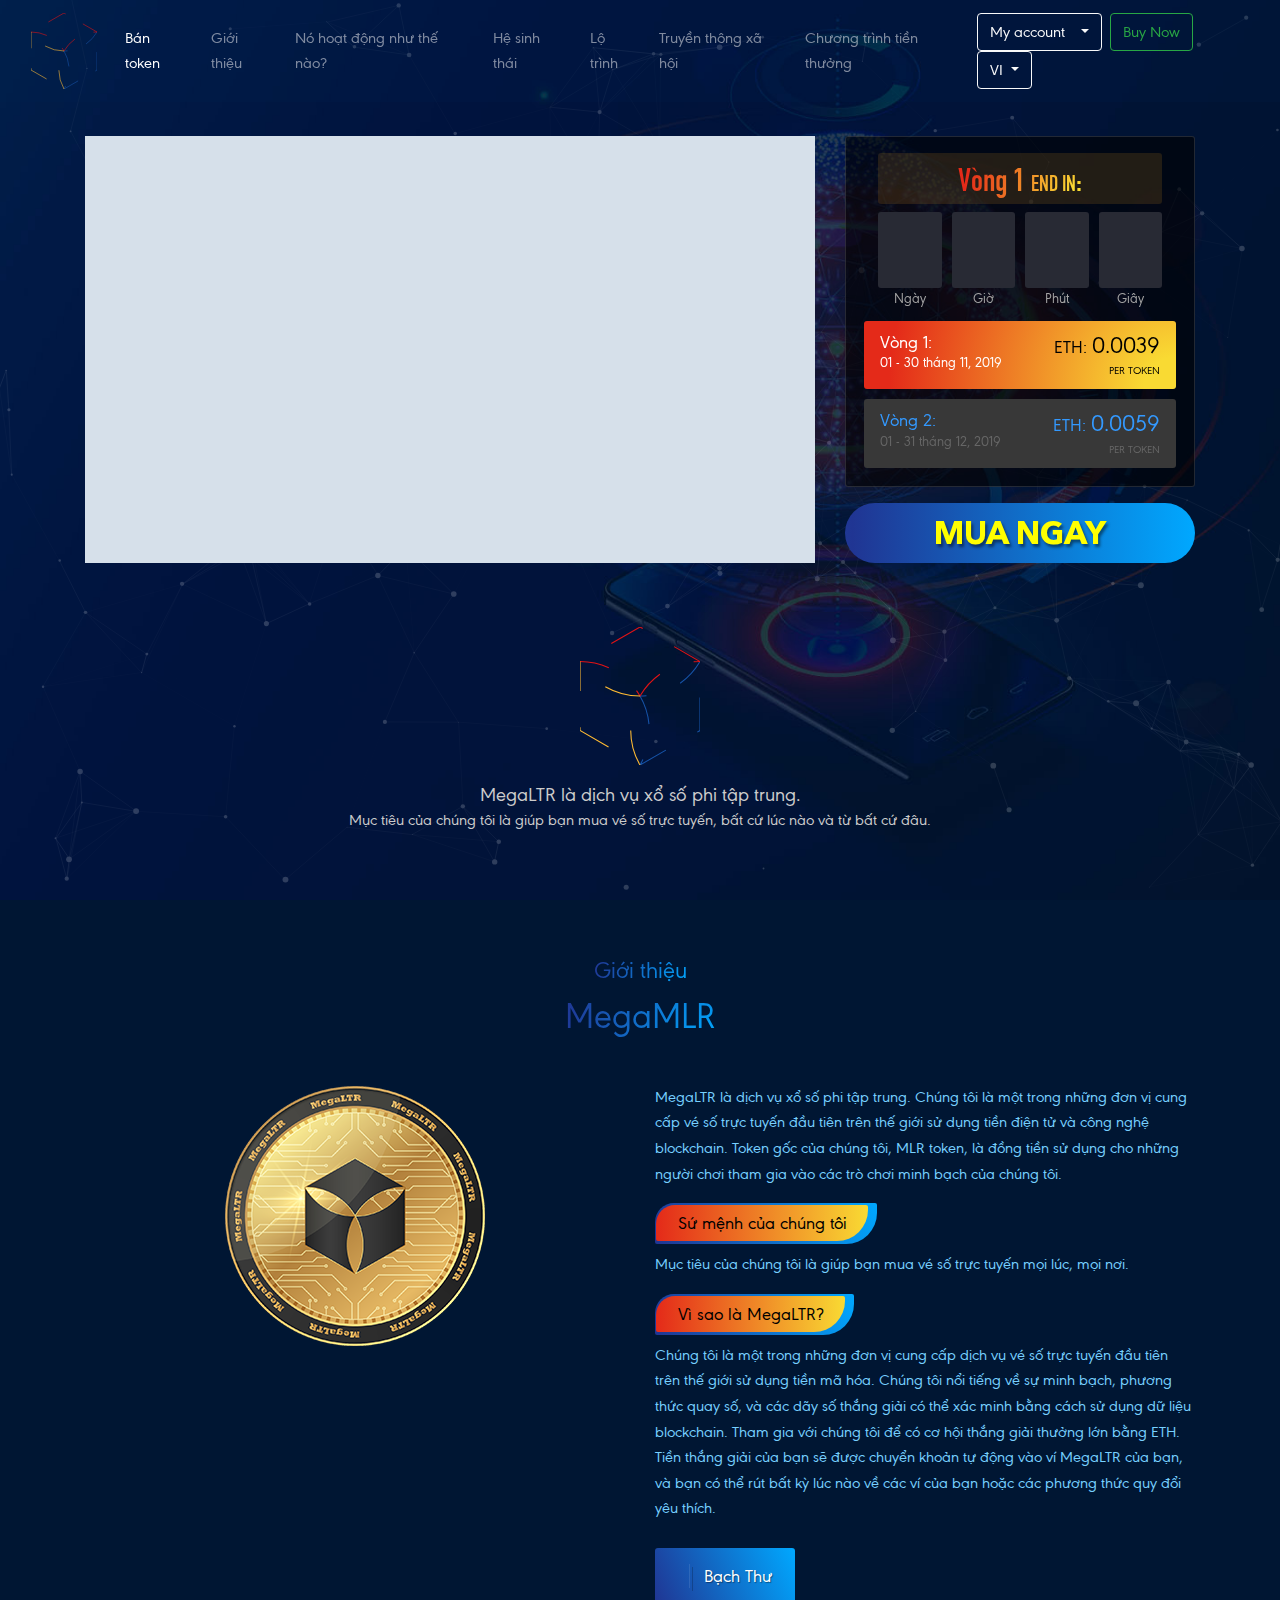
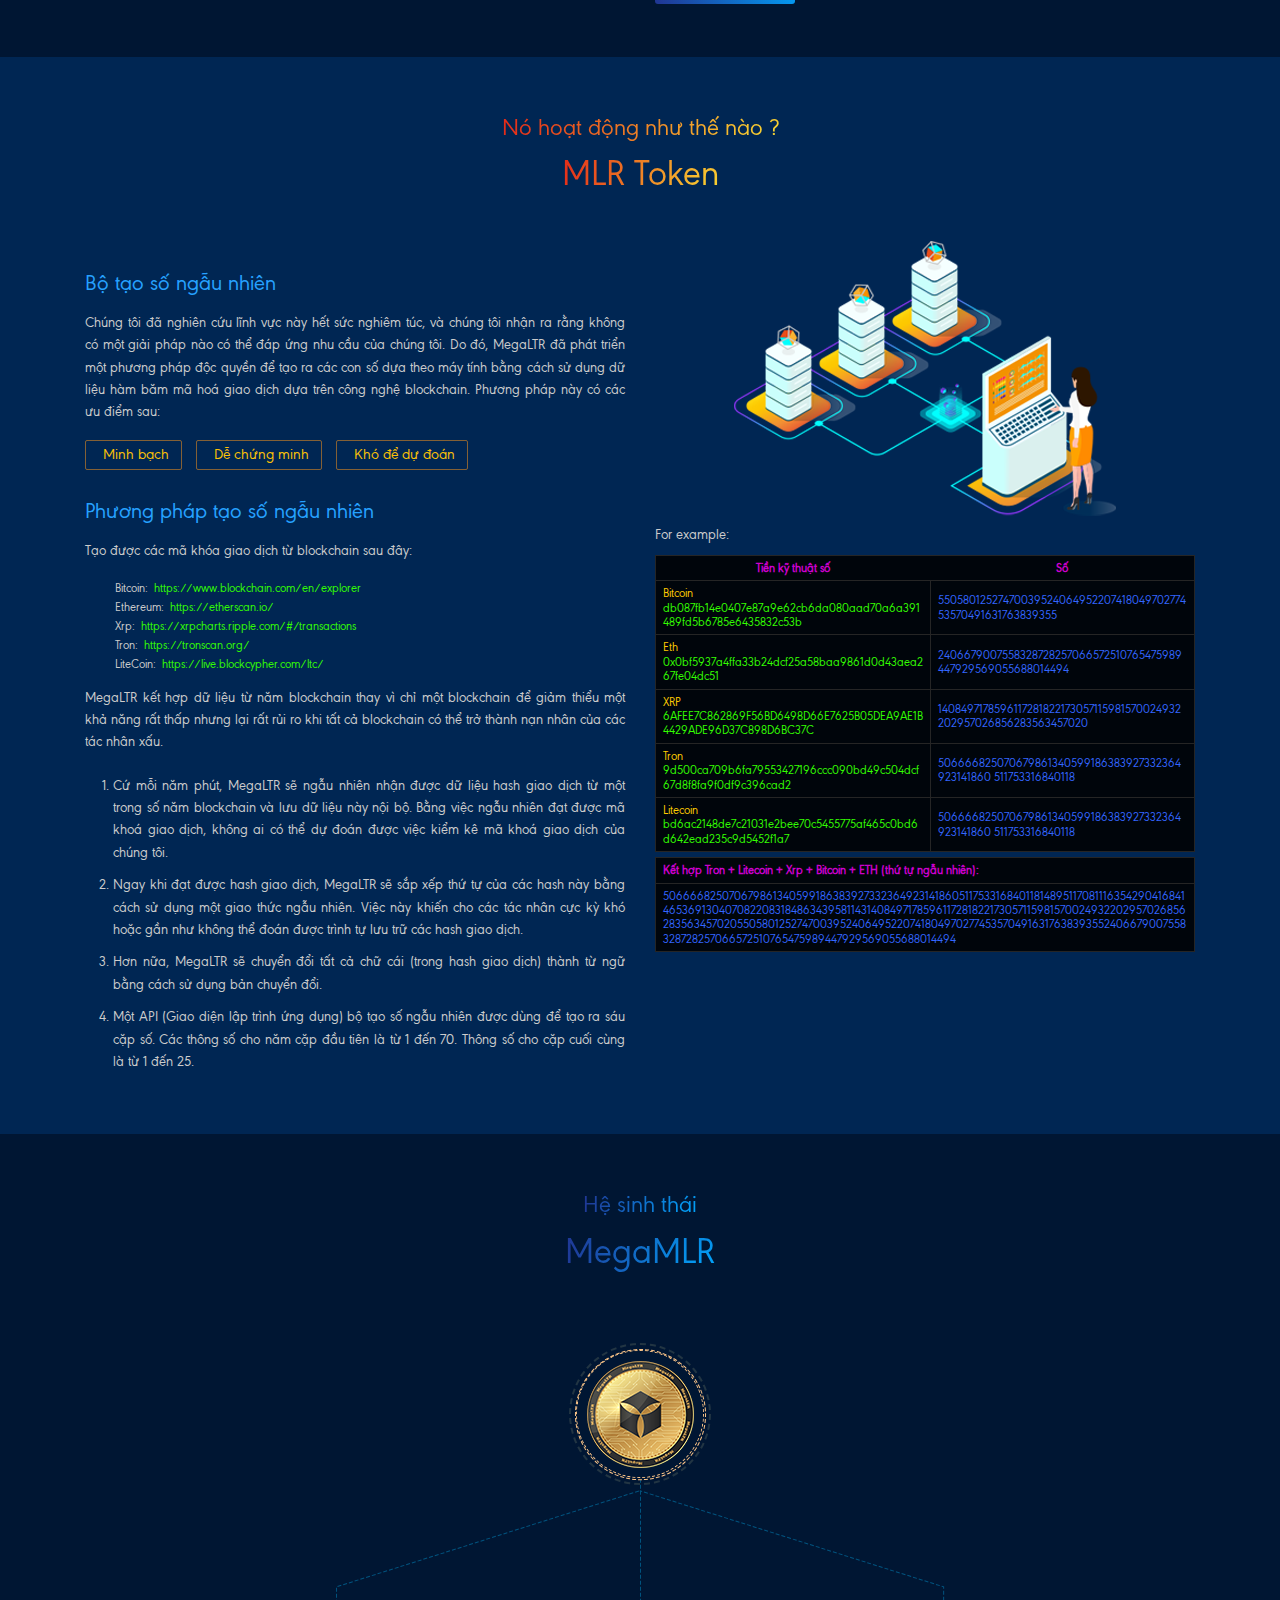
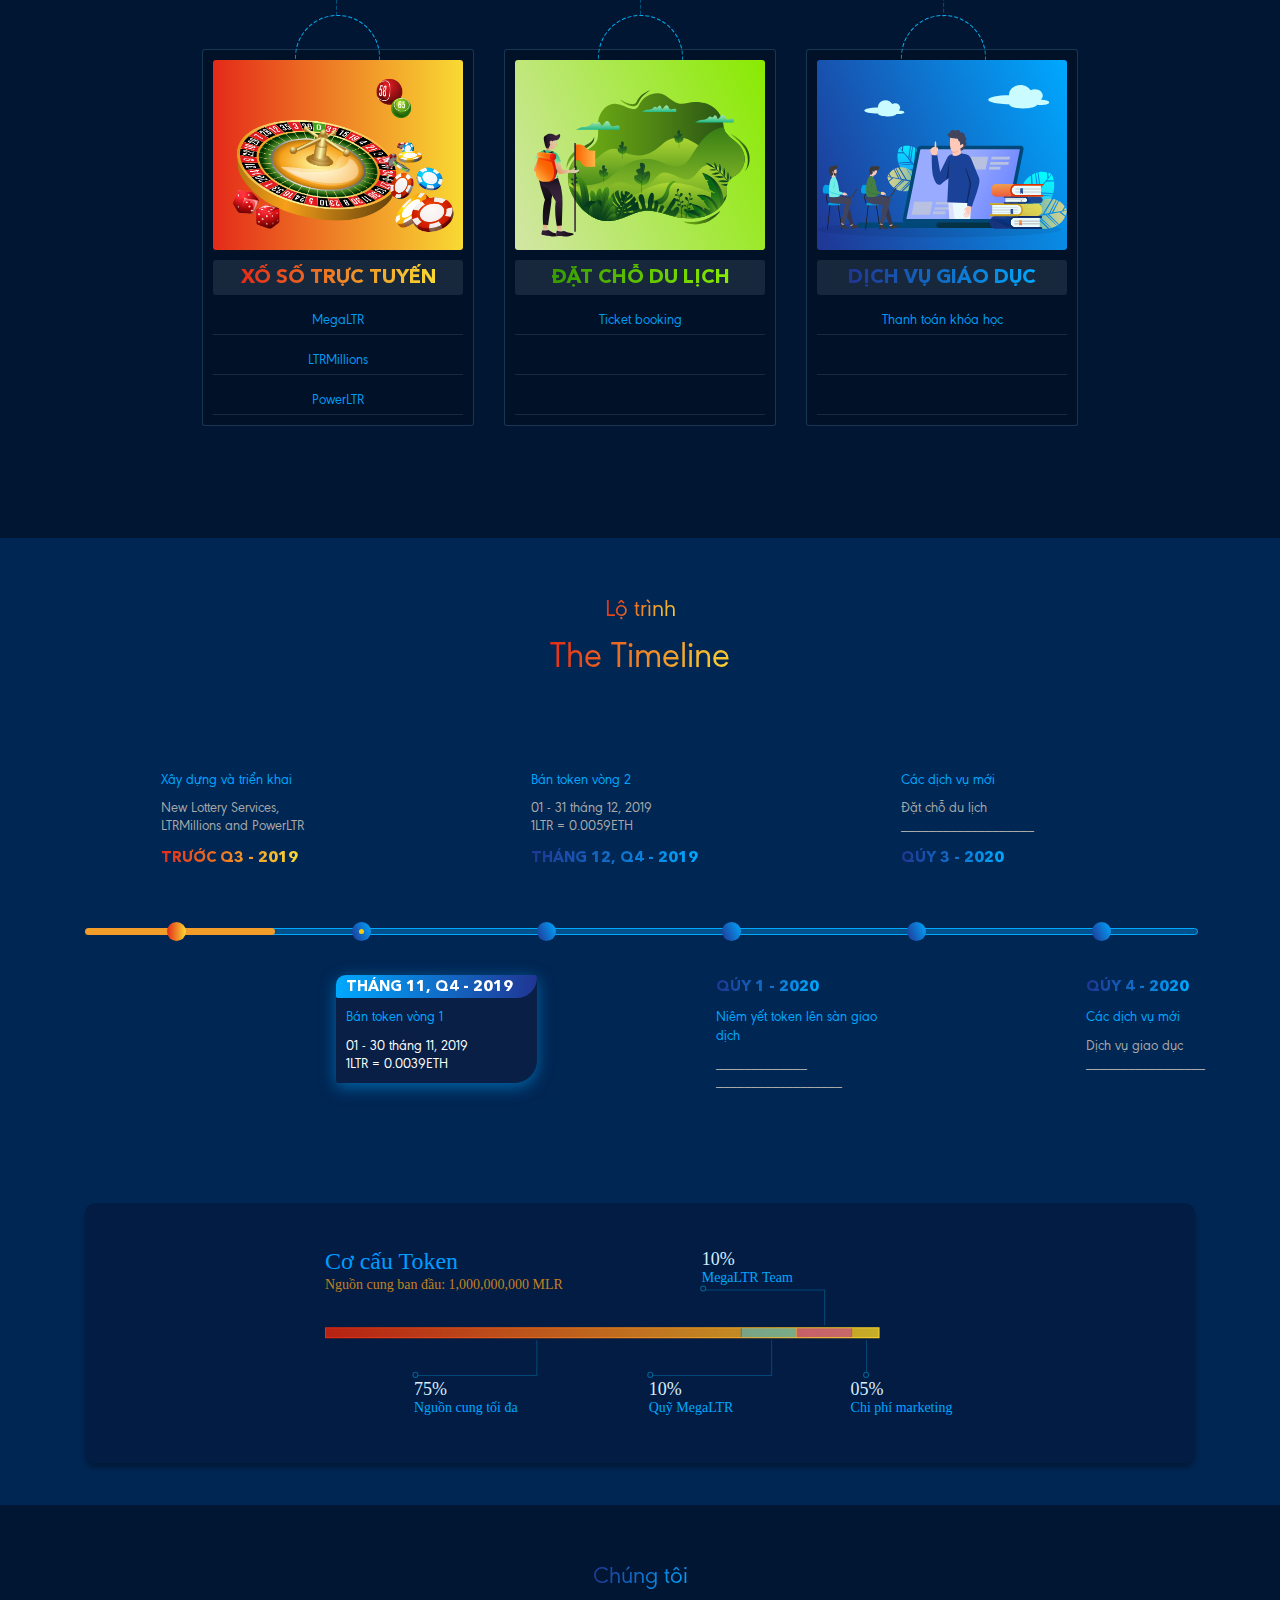
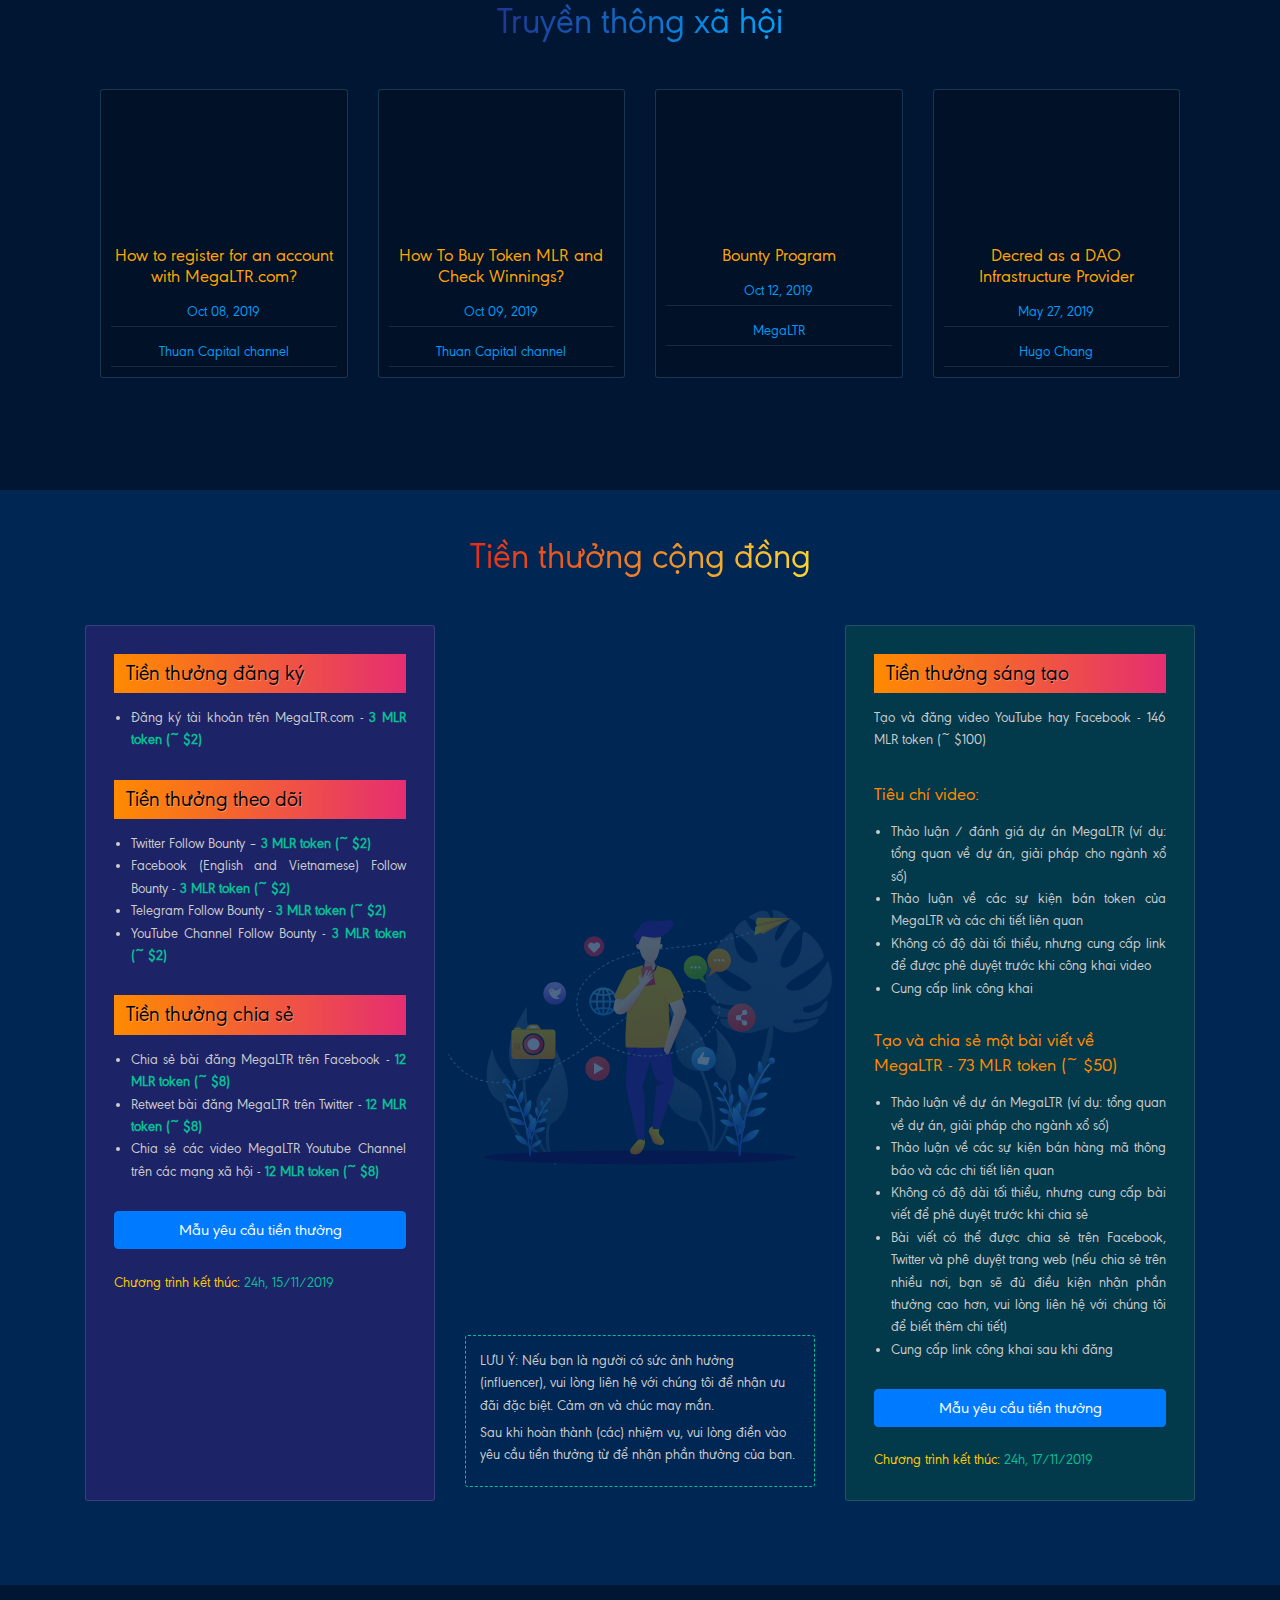
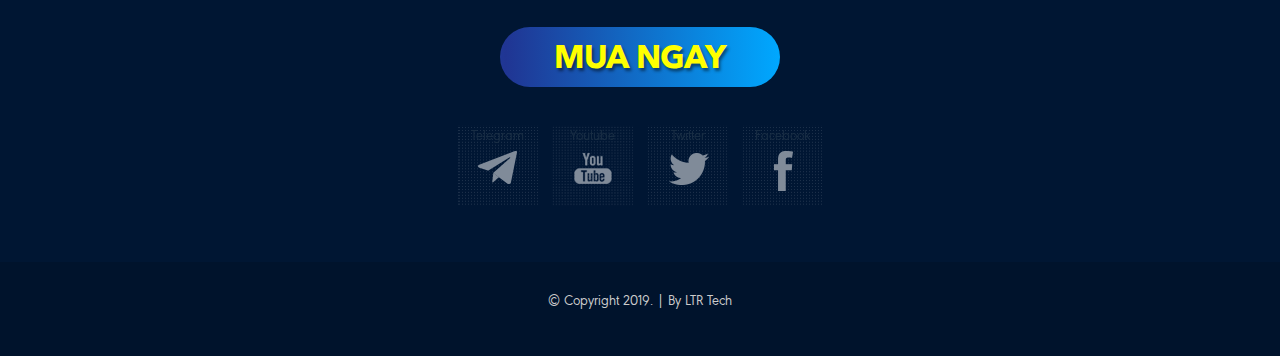
==== page_vi.html @ 30efdb74 "add tieng viet" ====
<!doctype html>
<html lang="en">
<head>
    <meta charset="utf-8">
    <meta name="viewport" content="width=device-width, initial-scale=1, shrink-to-fit=no">
    <meta name="description" content="">
    <meta name="author" content="Mark Otto, Jacob Thornton, and Bootstrap contributors">
    <title>MegaLTR - dịch vụ xổ số phi tập trung</title>
    <!-- Bootstrap core CSS -->
    <link href="./asset/bootstrap/css/bootstrap.min.css" rel="stylesheet">
    <link rel="stylesheet" href="https://cdn.linearicons.com/free/1.0.0/icon-font.min.css">
    <link href="./css/style.css" rel="stylesheet">
</head>
<body>
<nav class="navbar navbar-expand-md navbar-dark fixed-top bg-nav-customer">
    <div class="container-fluid">
        <a class="navbar-brand" href="/"><img src="./img/MLR.svg" width="66px" alt="logo mlr"></a>
        <button class="navbar-toggler" type="button" data-toggle="collapse" data-target="#navbarCollapse"
                aria-controls="navbarCollapse" aria-expanded="false" aria-label="Toggle navigation">
            <span class="navbar-toggler-icon"></span>
        </button>
        <div class="collapse navbar-collapse" id="navbarCollapse">
            <ul class="navbar-nav mx-auto">
                <li class="nav-item active">
                    <a class="nav-link" href="#neo1">Bán token</a>
                </li>
                <li class="nav-item">
                    <a class="nav-link" href="#neo2">Giới thiệu</a>
                </li>
                <li class="nav-item">
                    <a class="nav-link" href="#neo3">Nó hoạt động như thế nào?</a>
                </li>
                <li class="nav-item">
                    <a class="nav-link" href="#neo4">Hệ sinh thái</a>
                </li>
                <li class="nav-item">
                    <a class="nav-link" href="#neo5">Lộ trình</a>
                </li>
                <li class="nav-item">
                    <a class="nav-link" href="#neo6">Truyền thông xã hội</a>
                </li>
                <li class="nav-item">
                    <a class="nav-link" href="#neo7">Chương trình tiền thưởng</a>
                </li>
            </ul>
            <div class="form-inline mt-2 mt-md-0">
                <div class="btn-group">
                    <button type="button" class="btn btn-outline-light dropdown-toggle" data-toggle="dropdown"
                            data-display="static" aria-haspopup="true" aria-expanded="false">
                        <span>My account</span><span class="lnr lnr-user ml-2"></span>
                    </button>
                    <div class="dropdown-menu dropdown-menu-lg-right">
                        <a href="#" class="dropdown-item">Rút MLR</a>
                        <a href="#" class="dropdown-item">Rút ETH</a>
                        <a href="#" class="dropdown-item">Ví của tôi</a>
                        <a href="#" class="dropdown-item">Lịch sử</a>
                        <a href="#" class="dropdown-item">Đặt lại mật khẩu</a>
                        <a href="#" class="dropdown-item"><span class="lnr lnr-exit mr-2"></span>Đăng xuất</a>
                    </div>
                </div>
                <a class="btn btn-outline-success my-2 my-sm-0 mx-2" href="#">Buy Now</a>
                <div class="btn-group">
                    <button type="button" class="btn btn-outline-light dropdown-toggle" data-toggle="dropdown"
                            data-display="static" aria-haspopup="true" aria-expanded="false">
                        <span>VI</span>
                    </button>
                    <div class="dropdown-menu dropdown-menu-lg-right">
                        <a href="index.html" class="dropdown-item">English</a>
                        <a href="page_vi.html" class="dropdown-item">Tiếng Việt</a>
                    </div>
                </div>
            </div>
        </div>
    </div>
</nav>

<section class="section-main sec-1" id="neo1">
    <div id="particles-js"
         style="display:block; opacity:0.2; position:absolute; top:0; left:0; right:0; bottom:0;width: 100%; height: 100%;">
        <canvas class="particles-js-canvas-el" style="width: 100%; height: 100%;"></canvas>
    </div>
    <div class="container">
        <div class="row">
            <div class="col-12 col-sm-12 col-md-6 col-xl-8">
                <div class="video_play_wrapper">
                    <div class="video_play" id="video_play">
                        <iframe width="100%" height="100%"
                                src="https://www.youtube.com/embed/QaZCP3Sj1Gw?showinfo=0&amp;modestbranding=1&amp;rel=0&amp;disablekb=1&amp;iv_load_policy=3&amp;cc_load_policy=1&amp;autoplay=0&amp;start=0&amp;loop=0&amp;autohide=1"
                                frameborder="0" allowfullscreen="allowfullscreen"></iframe>
                    </div>
                </div>
            </div>
            <div class="col-12 col-sm-12 col-md-6 col-xl-4">
                <div class="countdown-wrap box-br-3 p-2">
                    <div class="mx-4" id="countdown-timeout">
                        <div class="my-2 title-cd text-center box-br-3">
                            <span>Vòng 1 <small>END IN</small>:</span>
                        </div>
                        <div class="my-2 calendar-wrap">
                            <div>
                                <label><span id="calendar1"></span></label>
                                <span>Ngày</span>
                            </div>
                            <div>
                                <label><span id="calendar2"></span></label>
                                <span>Giờ</span>
                            </div>
                            <div>
                                <label><span id="calendar3"></span></label>
                                <span>Phút</span>
                            </div>
                            <div>
                                <label><span id="calendar4"></span></label>
                                <span>Giây</span>
                            </div>
                        </div>
                    </div>
                    <div class="bit-round bit-round-current">
                        <div class="col">
                            <div>Vòng 1:</div>
                            <span>01 - 30 tháng 11, 2019</span>
                        </div>
                        <div class="col text-right">
                            <div>ETH: <big>0.0039</big></div>
                            <small>PER TOKEN</small>
                        </div>
                    </div>
                    <div class="bit-round">
                        <div class="col">
                            <div>Vòng 2:</div>
                            <span>01 - 31 tháng 12, 2019</span>
                        </div>
                        <div class="col text-right">
                            <div>ETH: <big>0.0059</big></div>
                            <small>PER TOKEN</small>
                        </div>
                    </div>
                </div>
                <div class="mt-3">
                    <a class="btn-buy-now" href="#"><span>Mua ngay</span></a>
                </div>
            </div>
        </div>
        <div class="text-center mt-5">
            <img class="my-3" src="./img/MLR-coin.svg" width="120" alt="logo megaLTR">
            <h5>MegaLTR là dịch vụ xổ số phi tập trung. </h5>
            <h6>Mục tiêu của chúng tôi là giúp bạn mua vé số trực tuyến, bất cứ lúc nào và từ bất cứ đâu.</h6>
        </div>
    </div>
</section>
<section class="section-main sec-2" id="neo2">
    <div class="container">
        <div class="section-head">
            <h2>
                <small>Giới thiệu</small>
                <br><span>MegaMLR</span></h2>
        </div>
        <div class="row">
            <div class="col-md-6 text-center">
                <img class="tiktoc" src="./img/currency-mlr.png" alt="currency megaltr">
            </div>
            <div class="col-md-6">
                <div class="paragraph">
                    <p>MegaLTR là dịch vụ xổ số phi tập trung. Chúng tôi là một
                        trong những đơn vị cung cấp vé số trực tuyến đầu tiên
                        trên thế giới sử dụng tiền điện tử và công nghệ blockchain.
                        Token gốc của chúng tôi, MLR token, là đồng tiền
                        sử dụng cho những người chơi tham gia vào các trò chơi
                        minh bạch của chúng tôi.</p>
                    <h4 class="title-style"><label><span>Sứ mệnh của chúng tôi</span></label></h4>
                    <p>Mục tiêu của chúng tôi là giúp bạn mua vé số trực tuyến mọi lúc, mọi nơi.</p>
                    <h4 class="title-style"><label><span>Vì sao là MegaLTR?</span></label></h4>
                    <p>Chúng tôi là một trong những đơn vị cung cấp dịch vụ vé số trực tuyến đầu tiên trên thế giới sử
                        dụng tiền
                        mã hóa. Chúng tôi nổi tiếng về sự minh bạch, phương thức quay số, và các dãy số thắng giải có
                        thể xác
                        minh bằng cách sử dụng dữ liệu blockchain.
                        Tham gia với chúng tôi để có cơ hội thắng giải thưởng lớn bằng ETH. Tiền thắng giải của bạn sẽ
                        được
                        chuyển khoản tự động vào ví MegaLTR của bạn, và bạn có thể rút bất kỳ lúc nào về các ví của bạn
                        hoặc
                        các phương thức quy đổi yêu thích.</p>
                    <div class="py-4">
                        <a href="./doc/MLR_Whitepaper_VI_v1.2.pdf" class="btn-wpp"><span
                                class="lnr lnr-file-empty"></span> <span>Bạch Thư</span></a>
                    </div>
                </div>
            </div>
        </div>
    </div>
</section>
<section class="section-main sec-3" id="neo3">
    <div class="container">
        <div class="section-head">
            <h2>
                <small>Nó hoạt động như thế nào ?</small>
                <br><span>MLR Token</span></h2>
        </div>
        <div class="row">
            <div class="col-md-6">
                <div class="paragraph2">
                    <h4>Bộ tạo số ngẫu nhiên</h4>
                    <p>Chúng tôi đã nghiên cứu lĩnh vực này hết sức nghiêm túc, và chúng tôi nhận ra rằng không có một
                        giải
                        pháp nào có thể đáp ứng nhu cầu của chúng tôi. Do đó, MegaLTR đã phát triển một phương pháp độc
                        quyền để tạo ra các con số dựa theo máy tính bằng cách sử dụng dữ liệu hàm băm mã hoá giao dịch
                        dựa trên công nghệ blockchain. Phương pháp này có các ưu điểm sau:</p>
                    <ul class="list-style-1">
                        <li><span class="lnr lnr-question-circle"></span> Minh bạch</li>
                        <li><span class="lnr lnr-question-circle"></span> Dễ chứng minh</li>
                        <li><span class="lnr lnr-question-circle"></span> Khó để dự đoán</li>
                    </ul>
                    <h4>Phương pháp tạo số ngẫu nhiên</h4>
                    <p>Tạo được các mã khóa giao dịch từ blockchain sau đây:</p>
                    <ul class="list-style-2">
                        <li><span class="lnr lnr-layers"></span> Bitcoin:
                            <a target="_blank" href="https://www.blockchain.com/en/explorer">https://www.blockchain.com/en/explorer</a>
                        </li>
                        <li><span class="lnr lnr-layers"></span> Ethereum:
                            <a target="_blank" href="https://etherscan.io/">https://etherscan.io/</a>
                        </li>
                        <li><span class="lnr lnr-layers"></span> Xrp:
                            <a target="_blank" href="https://xrpcharts.ripple.com/#/transactions">https://xrpcharts.ripple.com/#/transactions</a>
                        </li>
                        <li><span class="lnr lnr-layers"></span> Tron:
                            <a target="_blank" href="https://tronscan.org/">https://tronscan.org/</a>
                        </li>
                        <li><span class="lnr lnr-layers"></span> LiteCoin:
                            <a target="_blank" href="https://live.blockcypher.com/ltc/">https://live.blockcypher.com/ltc/</a>
                        </li>
                    </ul>
                    <p>MegaLTR kết hợp dữ liệu từ năm blockchain thay vì chỉ một blockchain để giảm thiểu một khả năng
                        rất
                        thấp nhưng lại rất rủi ro khi tất cả blockchain có thể trở thành nạn nhân của các tác nhân
                        xấu.</p>
                    <ol class="olist-style-3">
                        <li>Cứ mỗi năm phút, MegaLTR sẽ ngẫu nhiên nhận được dữ liệu hash giao dịch từ một trong số năm
                            blockchain và lưu dữ liệu này nội bộ. Bằng việc ngẫu nhiên đạt được mã khoá giao dịch, không
                            ai
                            có thể dự đoán được việc kiểm kê mã khoá giao dịch của chúng tôi.
                        </li>
                        <li>Ngay khi đạt được hash giao dịch, MegaLTR sẽ sắp xếp thứ tự của các hash này bằng cách sử
                            dụng
                            một giao thức ngẫu nhiên. Việc này khiến cho các tác nhân cực kỳ khó hoặc gần như không thể
                            đoán được trình tự lưu trữ các hash giao dịch.
                        </li>
                        <li>Hơn nữa, MegaLTR sẽ chuyển đổi tất cả chữ cái (trong hash giao dịch) thành từ ngữ bằng cách
                            sử
                            dụng bản chuyển đổi.
                        </li>
                        <li>Một API (Giao diện lập trình ứng dụng) bộ tạo số ngẫu nhiên được dùng để tạo ra sáu cặp số.
                            Các
                            thông số cho năm cặp đầu tiên là từ 1 đến 70. Thông số cho cặp cuối cùng là từ 1 đến 25.
                        </li>
                    </ol>
                </div>
            </div>
            <div class="col-md-6">
                <div class="text-center">
                    <img class="tiktoc" src="./img/vector1.png">
                </div>
                <div class="my-2">For example:</div>
                <table class="table table-bordered table-custom">
                    <thead>
                    <tr>
                        <th class="text-center">Tiền kỹ thuật số</th>
                        <th class="text-center">Số</th>
                    </tr>
                    </thead>
                    <tbody>
                    <tr>
                        <td class="text-success">
                            <span>Bitcoin</span><br>
                            db087fb14e0407e87a9e62cb6da080aad70a6a391489fd5b6785e6435832c53b
                        </td>
                        <td>
                            5505801252747003952406495220741804970277453570491631763839355
                        </td>
                    </tr>
                    <tr>
                        <td class="text-success">
                            <span>Eth</span><br>
                            0x0bf5937a4ffa33b24dcf25a58baa9861d0d43aea267fe04dc51
                        </td>
                        <td>
                            2406679007558328728257066572510765475989447929569055688014494
                        </td>
                    </tr>
                    <tr>
                        <td class="text-success">
                            <span>XRP</span><br>
                            6AFEE7C862869F56BD6498D66E7625B05DEA9AE1B4429ADE96D37C898D6BC37C
                        </td>
                        <td>
                            1408497178596117281822173057115981570024932202957026856283563457020
                        </td>
                    </tr>
                    <tr>
                        <td class="text-success">
                            <span>Tron</span><br>
                            9d500ca709b6fa79553427196ccc090bd49c504dcf67d8f8fa9f0df9c396cad2
                        </td>
                        <td>
                            506666825070679861340599186383927332364923141860 511753316840118
                        </td>
                    </tr>
                    <tr>
                        <td class="text-success">
                            <span>Litecoin</span><br>
                            bd6ac2148de7c21031e2bee70c5455775af465c0bd6d642ead235c9d5452f1a7
                        </td>
                        <td>
                            506666825070679861340599186383927332364923141860 511753316840118
                        </td>
                    </tr>
                    </tbody>
                </table>
                <table class="table table-bordered table-custom">
                    <thead>
                    <tr>
                        <th scope="col">Kết hợp Tron + Litecoin + Xrp + Bitcoin + ETH (thứ tự ngẫu nhiên):</th>
                    </tr>
                    </thead>
                    <tbody>
                    <tr>
                        <td>
                            [base64]
                        </td>
                    </tr>
                    </tbody>
                </table>
            </div>
        </div>
    </div>
</section>
<section class="section-main sec-4" id="neo4">
    <div class="container">
        <div class="section-head">
            <h2>
                <small>Hệ sinh thái</small>
                <br><span>MegaMLR</span></h2>
        </div>
        <div class="ecosystem">
            <div class="currency">
                <img src="./img/currency-mlr2.png">
            </div>
            <div class="ecosystem-wrap">
                <div class="ecosystem-item">
                    <div class="ecosystem-thumb">
                        <a href="#" class="ecosystem-thumb-cont eco-lottery">
                            <img src="img/eco-lottery.png" alt="Online Lottery">
                        </a>
                    </div>
                    <div>
                        <h3 class="text-g-color text-g-color-1"><span>Xổ số trực tuyến</span></h3>
                        <ul>
                            <li>MegaLTR</li>
                            <li>LTRMillions</li>
                            <li>PowerLTR</li>
                        </ul>
                    </div>
                </div>
                <div class="ecosystem-item">
                    <div class="ecosystem-thumb">
                        <a href="#" class="ecosystem-thumb-cont eco-travel">
                            <img src="img/eco-travel.svg" alt="Travel booking">
                        </a>
                    </div>
                    <div>
                        <h3 class="text-g-color text-g-color-2"><span>Đặt chỗ du lịch</span></h3>
                        <ul>
                            <li>Ticket booking</li>
                            <li></li>
                            <li></li>
                        </ul>
                    </div>
                </div>
                <div class="ecosystem-item">
                    <div class="ecosystem-thumb">
                        <a href="#" class="ecosystem-thumb-cont eco-education">
                            <img src="img/eco-education.svg" alt="Educational">
                        </a>
                    </div>
                    <div>
                        <h3 class="text-g-color text-g-color-3"><span>Dịch vụ giáo dục</span></h3>
                        <ul>
                            <li>Thanh toán khóa học</li>
                            <li></li>
                            <li></li>
                        </ul>
                    </div>
                </div>
            </div>
        </div>
    </div>
</section>
<section class="section-main sec-5" id="neo5">
    <div class="container">
        <div class="section-head">
            <h2>
                <small>Lộ trình</small>
                <br><span>The Timeline</span></h2>
        </div>
        <div class="roadmap">
            <ul class="node-list">
                <li>
                    <span class="node"></span>
                    <div class="node-wrap">
                        <h3><span>Trước Q3 - 2019</span></h3>
                        <div class="node-cont">
                            <label>Xây dựng và triển khai</label>
                            <p>New Lottery Services, LTRMillions and PowerLTR</p>
                        </div>
                    </div>
                </li>
                <li class="act notyet">
                    <span class="node"></span>
                    <div class="node-wrap">
                        <h3><span>Tháng 11, Q4 - 2019</span></h3>
                        <div class="node-cont">
                            <label>Bán token vòng 1</label>
                            <p>01 - 30 tháng 11, 2019<br>1LTR = 0.0039ETH</p>
                        </div>
                    </div>
                </li>
                <li class="notyet">
                    <span class="node"></span>
                    <div class="node-wrap">
                        <h3><span>Tháng 12, Q4 - 2019</span></h3>
                        <div class="node-cont">
                            <label>Bán token vòng 2</label>
                            <p>01 - 31 tháng 12, 2019 <br> 1LTR = 0.0059ETH</p>
                        </div>
                    </div>
                </li>
                <li class="notyet">
                    <span class="node"></span>
                    <div class="node-wrap">
                        <h3><span>Qúy 1 - 2020</span></h3>
                        <div class="node-cont">
                            <label>Niêm yết token lên sàn giao dịch</label>
                            <p>_____________ __________________</p>
                        </div>
                    </div>
                </li>
                <li class="notyet">
                    <span class="node"></span>
                    <div class="node-wrap">
                        <h3><span>Qúy 3 - 2020</span></h3>
                        <div class="node-cont">
                            <label>Các dịch vụ mới</label>
                            <p>Đặt chỗ du lịch ___________________</p>
                        </div>
                    </div>
                </li>
                <li class="notyet">
                    <span class="node"></span>
                    <div class="node-wrap">
                        <h3><span>Qúy 4 - 2020</span></h3>
                        <div class="node-cont">
                            <label>Các dịch vụ mới</label>
                            <p>Dịch vụ giao dục _________________</p>
                        </div>
                    </div>
                </li>
            </ul>
        </div>
        <div class="mt-3 pt-5 text-center">
            <div class="allocation p-5">
                <img src="./img/allocation_vi.svg">
            </div>
        </div>
    </div>
</section>
<section class="section-main sec-6" id="neo6">
    <div class="container">
        <div class="section-head">
            <h2>
                <small>Chúng tôi</small>
                <br><span>Truyền thông xã hội</span></h2>
        </div>
        <div class="ecosystem news">
            <div class="ecosystem-wrap">
                <div class="ecosystem-item">
                    <div class="ecosystem-thumb">
                        <a href="https://www.youtube.com/watch?v=REEWJyVZoH0" class="ecosystem-thumb-cont"
                           style="background-image: url(https://img.youtube.com/vi/REEWJyVZoH0/hqdefault.jpg)"></a>
                    </div>
                    <div>
                        <h4><a href="#">How to register for an account with MegaLTR.com?</a></h4>
                        <ul>
                            <li>Oct 08, 2019</li>
                            <li>Thuan Capital channel</li>
                        </ul>
                    </div>
                </div>
                <div class="ecosystem-item">
                    <div class="ecosystem-thumb">
                        <a href="https://www.youtube.com/watch?v=ljNTrZzv1Vo" class="ecosystem-thumb-cont"
                           style="background-image: url(https://img.youtube.com/vi/ljNTrZzv1Vo/hqdefault.jpg)"></a>
                    </div>
                    <div>
                        <h4><a href="#">How To Buy Token MLR and Check Winnings?</a></h4>
                        <ul>
                            <li>Oct 09, 2019</li>
                            <li>Thuan Capital channel</li>
                        </ul>
                    </div>
                </div>
                <div class="ecosystem-item">
                    <div class="ecosystem-thumb">
                        <a href="#" class="ecosystem-thumb-cont"
                           style="background-image: url(https://miro.medium.com/max/800/1*d0T1st1rqLUW4ngsQJlymQ.png)"></a>
                    </div>
                    <div>
                        <h4><a href="#">Bounty Program</a></h4>
                        <ul>
                            <li>Oct 12, 2019</li>
                            <li>MegaLTR</li>
                        </ul>
                    </div>
                </div>
                <div class="ecosystem-item">
                    <div class="ecosystem-thumb">
                        <a href="#" class="ecosystem-thumb-cont"
                           style="background-image: url(https://miro.medium.com/max/900/1*Hq3l9zKHuHdEkt4-yTFQtQ.jpeg)"></a>
                    </div>
                    <div>
                        <h4><a href="#">Decred as a DAO Infrastructure Provider</a></h4>
                        <ul>
                            <li>May 27, 2019</li>
                            <li>Hugo Chang</li>
                        </ul>
                    </div>
                </div>
            </div>
        </div>
    </div>
</section>
<section class="section-main sec-7" id="neo7">
    <div class="container">
        <div class="section-head">
            <h2><span>Tiền thưởng cộng đồng</span></h2>
        </div>
        <div class="bounty">
            <div class="row">
                <div class="col-md-4">
                    <div class="bounty-item bounty-item1">
                        <h4>Tiền thưởng đăng ký</h4>
                        <ul>
                            <li>Đăng ký tài khoản trên MegaLTR.com - <span>3 MLR token (~ $2)</span></li>
                        </ul>
                        <h4>Tiền thưởng theo dõi</h4>
                        <ul>
                            <li>Twitter Follow Bounty – <span>3 MLR token (~ $2)</span></li>
                            <li>Facebook (English and Vietnamese) Follow Bounty - <span>3 MLR token (~ $2)</span></li>
                            <li>Telegram Follow Bounty - <span>3 MLR token (~ $2)</span></li>
                            <li>YouTube Channel Follow Bounty - <span>3 MLR token (~ $2)</span></li>
                        </ul>
                        <h4>Tiền thưởng chia sẻ</h4>
                        <ul>
                            <li>Chia sẻ bài đăng MegaLTR trên Facebook - <span>12 MLR token (~ $8)</span></li>
                            <li>Retweet bài đăng MegaLTR trên Twitter - <span>12 MLR token (~ $8)</span></li>
                            <li>Chia sẻ các video MegaLTR Youtube Channel trên các mạng xã hội - <span>12 MLR token (~ $8)</span>
                            </li>
                        </ul>
                        <a class="btn btn-block btn-primary" target="_blank"
                           href="https://docs.google.com/forms/d/e/1FAIpQLScWeQhH5Mm_uemt5-vUHNSeGRx4pLzjV5ZeF4EtyS9mJuxsZg/viewform">Mẫu
                            yêu cầu tiền thưởng</a>
                        <div class="campaign-ends">
                            <span class="lnr lnr-clock"></span> Chương trình kết thúc: <span>24h, 15/11/2019</span>
                        </div>
                    </div>
                </div>
                <div class="col-md-4 bounty-note">
                    <div>
                        <p>LƯU Ý: Nếu bạn là người có sức ảnh hưởng (influencer), vui lòng liên hệ với chúng tôi để nhận
                            ưu đãi đặc biệt. Cảm ơn và chúc may mắn.</p>
                        <p>Sau khi hoàn thành (các) nhiệm vụ, vui lòng điền vào yêu cầu tiền thưởng từ để nhận phần
                            thưởng của bạn.</p>
                    </div>
                </div>
                <div class="col-md-4">
                    <div class="bounty-item bounty-item2">
                        <h4>Tiền thưởng sáng tạo</h4>
                        <p>Tạo và đăng video YouTube hay Facebook - <span>146 MLR token (~ $100)</span></p>
                        <h5>Tiêu chí video:</h5>
                        <ul>
                            <li>Thảo luận / đánh giá dự án MegaLTR (ví dụ: tổng quan về dự án, giải pháp cho ngành xổ
                                số)
                            </li>
                            <li>Thảo luận về các sự kiện bán token của MegaLTR và các chi tiết liên quan</li>
                            <li>Không có độ dài tối thiểu, nhưng cung cấp link để được phê duyệt trước khi công khai
                                video
                            </li>
                            <li>Cung cấp link công khai</li>
                        </ul>
                        <h5>Tạo và chia sẻ một bài viết về MegaLTR - <span>73 MLR token (~ $50)</span></h5>
                        <ul>
                            <li>Thảo luận về dự án MegaLTR (ví dụ: tổng quan về dự án, giải pháp cho ngành xổ số)
                            </li>
                            <li>Thảo luận về các sự kiện bán hàng mã thông báo và các chi tiết liên quan</li>
                            <li>Không có độ dài tối thiểu, nhưng cung cấp bài viết để phê duyệt trước khi chia sẻ</li>
                            <li>Bài viết có thể được chia sẻ trên Facebook, Twitter và phê duyệt trang web
                                (nếu chia sẻ trên nhiều nơi, bạn sẽ đủ điều kiện nhận phần thưởng cao hơn,
                                vui lòng liên hệ với chúng tôi để biết thêm chi tiết)
                            </li>
                            <li>Cung cấp link công khai sau khi đăng</li>
                        </ul>
                        <a class="btn btn-block btn-primary" target="_blank"
                           href="https://docs.google.com/forms/d/e/1FAIpQLScWeQhH5Mm_uemt5-vUHNSeGRx4pLzjV5ZeF4EtyS9mJuxsZg/viewform">Mẫu
                            yêu cầu tiền thưởng</a>
                        <div class="campaign-ends">
                            <span class="lnr lnr-clock"></span> Chương trình kết thúc: <span>24h, 17/11/2019</span>
                        </div>
                    </div>
                </div>
            </div>
        </div>
    </div>
</section>

<footer>
    <div class="footer text-center">
        <div class="container">
            <a class="btn-buy-now tiktoc" href="#"><span>Mua ngay</span></a>
            <ul class="social mt-4">
                <li><a target="_blank" href="https://t.me/MegaltrEnglish" class="social-telegram">Telegram</a></li>
                <li><a target="_blank"
                       href="https://www.youtube.com/channel/UCfHdI0iz38aEnz-XQSppzxA?view_as=subscriber"
                       class="social-youtube">Youtube</a></li>
                <li><a target="_blank" href="https://twitter.com/MegaLTR" class="social-twitter">Twitter</a></li>
                <li><a target="_blank" href="https://www.facebook.com/groups/372822923393430/" class="social-facebook">Facebook</a>
                </li>
                <!--<li><a target="_blank" href="#" class="social-medium">Medium</a></li>-->
            </ul>
        </div>
    </div>
    <div class="copyright text-center">
        <p>© Copyright 2019. | By LTR Tech</p>
    </div>
</footer>
<script src="./js/jquery-3.1.0.js"></script>
<script src="./asset/bootstrap/js/bootstrap.min.js"></script>
<script src="./js/particles.js"></script>
<script src="./js/app.js"></script>

<script type="text/javascript">
    var countDownDate = new Date("Nov 01, 2019 0:0:0").getTime();
    var x = setInterval(function () {
        var now = new Date().getTime();
        var distance = countDownDate - now;
        var days = Math.floor(distance / (1000 * 60 * 60 * 24));
        var hours = Math.floor((distance % (1000 * 60 * 60 * 24)) / (1000 * 60 * 60));
        var minutes = Math.floor((distance % (1000 * 60 * 60)) / (1000 * 60));
        var seconds = Math.floor((distance % (1000 * 60)) / 1000);
        document.getElementById("calendar1").innerHTML = days;
        document.getElementById("calendar2").innerHTML = hours;
        document.getElementById("calendar3").innerHTML = minutes;
        document.getElementById("calendar4").innerHTML = seconds;
        var forSale = '<div class="my-3 title-cd text-center box-br-3"><span>BEING SOLD</span></div>';
        if (distance < 0) {
            clearInterval(x);
            document.getElementById("countdown-timeout").innerHTML = forSale;
        }
    }, 1000);
</script>

</body>
</html>
---- css/style.css ----
@charset "utf-8";
/* ––––––––––––––––––––––––––––––––––––––––––––– */
/* ––––––––––––––>>> TYPOGRAPHY  <<<–––––––––––– */
/* ––––––––––––––––––––––––––––––––––––––––––––– */
html {
    margin: 0;
    padding: 0;
}

body {
    font-family: 'baomoi', sans-serif;
    font-size: 14px;
    line-height: 1.6;
    background-color: #001633;
    color: #ccc;
    font-weight: normal;
    position: relative;
    padding: 0;
    width: 100%;
    min-height: 100vh;
    overflow-x: hidden;
    -webkit-overflow-scrolling: touch;
    -moz-overflow-scrolling: touch;
    -ms-overflow-scrolling: touch;
    -o-overflow-scrolling: touch;
    overflow-scrolling: touch;
    -webkit-font-kerning: auto;
    -moz-font-kerning: auto;
    font-kerning: auto;
    -o-font-kerning: auto;
}

body.preloader-active {
    overflow-y: hidden;
    -ms-touch-action: none;
}

.no-js body.preloader-active {
    overflow-y: auto;
    -ms-touch-action: auto;
}

* {
    font-family: inherit;
}

/* Bugfix: IE 10 Windows 8 and Windows Phone8 */
@-ms-viewport {
    width: device-width;
}

@-o-viewport {
    width: device-width;
}

@viewport {
    width: device-width;
}

body,
input,
textarea {
    text-rendering: optimizeLegibility;
    -webkit-font-smoothing: antialiased;
    -moz-osx-font-smoothing: grayscale;
}

::selection {
    background-color: #000;
    color: #fff;
    text-shadow: none;
}

::-moz-selection {
    background-color: #000;
    color: #fff;
    text-shadow: none;
}

::-webkit-selection {
    background-color: #000;
    color: #fff;
    text-shadow: none;
}

*,
*:focus,
*:active,
a:link,
a:hover,
a:visited {
    text-decoration: none;
    outline: none !important;
    outline-offset: 0 !important;
}

a {
    color: #314555;
}

a:hover,
a:focus {
    color: #f9da33;
    text-decoration: none;
}

a,
button,
[role="button"],
input[type="button"],
input[type="submit"],
input[type="reset"] {
    cursor: pointer;
}

a,
button,
.btn,
.form-control {
    text-decoration: none;
    -webkit-transition: all 400ms linear 0ms;
    -ms-transition: all 400ms linear 0ms;
    -o-transition: all 400ms linear 0ms;
    transition: all 400ms linear 0ms;
}

select,
button,
[role="button"],
input[type="button"],
input[type="submit"],
input[type="reset"] {
    -webkit-user-select: none;
    -moz-user-select: none;
    -ms-user-select: none;
    user-select: none;
}

/* Remove chrome yellow autofill */
input:-webkit-autofill {
    -webkit-box-shadow: 0 0 0px 1000px #f7f7f7 inset;
}

/* Rurn off number spinners */
input[type="number"]::-webkit-inner-spin-button,
input[type="number"]::-webkit-outer-spin-button {
    -webkit-appearance: none;
    -moz-appearance: none;
    appearance: none;
    margin: 0;
}

/* Reset search styling */
input[type="search"] {
    outline: 0;
}

h1,
h2,
h3,
h4,
h5,
h6,
.h1,
.h2,
.h3,
.h4,
.h5,
.h6 {
    display: block;
    line-height: 1.4;
    font-weight: normal;
    margin: 0;
    text-rendering: optimizeLegibility;
}

ul,
ol {
    padding: 0;
    margin: 0;
    list-style: none;
}

img {
    display: inline-block;
    max-width: 100%;
    height: auto;
    -ms-interpolation-mode: bicubic;
    -webkit-user-select: none;
    -moz-user-select: none;
    -ms-user-select: none;
    user-select: none;
}

img::selection,
img::-webkit-selection,
img::-moz-selection {
    background: transparent;
}

figure {
    display: block;
    padding: 0;
    margin: 0;
    overflow: hidden;
    position: relative;
}

iframe {
    border: none;
}

video,
audio {
    width: 100%;
    height: auto;
}

section {
    position: relative;
}

label {
    font-weight: normal;
}

.panel {
    margin: 0;
}

::selection {
    background: transparent;
    color: #ffc;
    text-shadow: none;
}

/*=============================================*/
/*==================**********=================*/
/*=============================================*/

@font-face{font-family:'baomoi';font-display: auto;src:url('fonts/Ecpay_gdi.eot');src:local('?'),url('fonts/Ecpay_gdi.woff') format('woff'),url('fonts/Ecpay_gdi.ttf') format('truetype');}
@font-face{font-family:'baomoiBold';font-display: auto;src:url('fonts/Ecpay-SemiBold_gdi.eot');src:local('?'),url('fonts/Ecpay-SemiBold_gdi.woff') format('woff'),url('fonts/Ecpay-SemiBold_gdi.ttf') format('truetype');}
@font-face{font-family:'AvenirNextBold';font-display: auto;src:url('fonts/AvenirNextBold.eot');src:local('?'),url('fonts/AvenirNextBold.woff') format('woff'),url('fonts/AvenirNextBold.ttf') format('truetype');}

@font-face {
    font-family: 'DIN';
    src: url("fonts/DIN.woff") format("woff"), url("fonts/DIN.woff2") format("woff2");
}

.navbar-brand img {
    max-width: 100px;
    transition-duration: 0.3s;
}

.text-gradient-1 {
    background: radial-gradient(circle farthest-corner at right bottom, #f9da33 10%, #e42a19 90%);
    -webkit-background-clip: text;
    -webkit-text-fill-color: transparent;
}

.bg-nav-customer {
    background-color: #00265420;
}

.bg-nav-customer .container-fluid {
    max-width: 1400px;
}

.bg-nav-ontop {
    background-color: #002654ee;
}

.bg-nav-ontop .navbar-brand img {
    max-height: 42px;
}

.navbar-nav {
    font-size: 16px;
}

.nav-link {
    padding-left: 0.75em !important;
    padding-right: 0.75em !important;
}

.section-main {
    padding: 3em 0;
}

.section-main:nth-child(2n+0) {
    background-color: #007bff29;
}

.sec-1 {
    padding-top: 110px;
    position: relative;
    min-height: 100vh;
    display: flex;
    justify-content: center;
    align-items: center;
    background-image: url("../img/bg-sec-1.jpg");
    background-attachment: fixed;
    background-position: center;
    background-size: cover;
}

.sec-2 {
    background: url("../img/bg-sec-2.jpg") center no-repeat fixed;
    background-size: cover;
}

.sec-4 {
    background: url("../img/bg-sec-4.jpg") center bottom no-repeat fixed;
    background-size: cover;
}

.sec-5 {
    background: url("../img/bg-sec-5.jpg") center bottom no-repeat fixed;
    background-size: cover;
}

.video_play_wrapper {
    display: block;
    position: relative;
    height: 100%;
    overflow: hidden;
}

.video_play_wrapper .video_play {
    display: block;
    position: absolute;
    top: 0;
    left: 0;
    right: 0;
    bottom: 0;
    background-color: #d6e0ea;
}

.video_play_wrapper:after {
    display: block;
    height: 0;
    width: 100%;
    margin-top: 56.25%;
    content: '';
}

.countdown-wrap {
    background-color: #00000099;
    /*height: 100%;*/
    border: 1px solid #fff2;
}

.box-br-3 {
    border-radius: 3px;
}

.title-cd {
    background-color: #a8751833;
    font-family: 'DIN';
    font-size: 32px;
}

.title-cd span {
    background: radial-gradient(circle farthest-corner at right bottom, #f9da33 10%, #e42a19 90%);
    -webkit-background-clip: text;
    -webkit-text-fill-color: transparent;
}

.title-cd span small {
    font-size: 0.7em;
}

.calendar-wrap {
    display: flex;
    margin-left: -5px;
    margin-right: -5px;
}

.calendar-wrap > div {
    flex: 1;
    text-align: center;
    padding: 0 5px;
}

.calendar-wrap > div label {
    display: block;
    width: 100%;
    height: 76px;
    line-height: 76px;
    text-align: center;
    border-radius: 3px;
    margin: 0;
    background-color: #282a34;
    color: #a17420;
    font-family: 'DIN';
    text-shadow: 2px 3px 3px #0007;
}

.calendar-wrap > div label span {
    font-size: 46px;
    background: radial-gradient(circle farthest-corner at right bottom, #f9da33 0%, #e42a19 100%);
    -webkit-background-clip: text;
    -webkit-text-fill-color: transparent;
}

.calendar-wrap > div span {
    width: 100%;
    color: #a3a3a3;
    font-size: 14px;
}

.bit-round {
    color: #666666;
    background-color: #383838;
    border-radius: 3px;
    padding: 10px 16px;
    line-height: 1.3;
    margin: 10px;
    display: flex;
}

.bit-round .col {
    padding: 0;
}

.bit-round .col div {
    color: #3399ff;
    font-size: 18px;
}

.bit-round big {
    font-size: 1.3em;
}

.bit-round.bit-round-current {
    color: #fff !important;
    background: radial-gradient(circle farthest-corner at right bottom, #f9da33 10%, #e42a19 90%);
}

.bit-round.bit-round-current div {
    color: #fff !important;
}

.bit-round.bit-round-current .text-right div {
    color: #000 !important;
}

.bit-round.bit-round-current .text-right {
    color: #000 !important;
}

.btn-buy-now {
    text-transform: uppercase;
    line-height: 60px;
    border-radius: 30px;
    display: block;
    font-size: 32px;
    color: #ff0;
    font-family: 'AvenirNextBold';
    text-shadow: 2px 3px 3px #0007;
    text-align: center;
    transition: all .4s;
    background-image: linear-gradient(90deg, rgb(0, 168, 255) 0, rgb(32, 53, 147) 51%, rgb(0, 168, 255) 100%) !important;
    background-size: 200% auto;
    background-position: right center;
}

.btn-buy-now:hover {
    background-position: left center;
}

.section-head {
    padding-bottom: 3em;
    text-align: center;
}

.section-head h2 {
    font-size: 36px;
    color: #203593;
}

.section-head h2 * {
    background: radial-gradient(circle farthest-corner at right bottom, #00a8ff 0%, #203593 100%);
    -webkit-background-clip: text;
    -webkit-text-fill-color: transparent;
}

.section-head h2 span {
    /*font-family: 'baomoiBold';*/
}

.section-head h2 small {
    text-align: center;
    font-size: 24px;
}

.section-main:nth-child(2n+0) .section-head h2 * {
    background: radial-gradient(circle farthest-corner at right bottom, #f9da33 0%, #e42a19 100%);
    -webkit-background-clip: text;
    -webkit-text-fill-color: transparent;
}

.paragraph {
    font-size: 16px;
    color: #77d0ff;
}

.paragraph title-style {
}

.title-style label {
    border-radius: 19px 2px 31px 2px;
    padding: 2px 9px 3px 1px;
    background-image: -moz-linear-gradient(24deg, rgb(32, 53, 147) 0%, rgb(0, 168, 255) 100%);
    background-image: -webkit-linear-gradient(24deg, rgb(32, 53, 147) 0%, rgb(0, 168, 255) 100%);
    background-image: -ms-linear-gradient(24deg, rgb(32, 53, 147) 0%, rgb(0, 168, 255) 100%);
}

.title-style label span {
    border-radius: 19px 2px 31px 2px;
    height: 36px;
    line-height: 36px;
    padding: 0 1.2em;
    font-size: 18px;
    color: #000;
    display: inline-block;
    background-image: -moz-linear-gradient(0deg, rgb(228, 42, 25) 0%, rgb(249, 218, 51) 100%);
    background-image: -webkit-linear-gradient(0deg, rgb(228, 42, 25) 0%, rgb(249, 218, 51) 100%);
    background-image: -ms-linear-gradient(0deg, rgb(228, 42, 25) 0%, rgb(249, 218, 51) 100%);
}

.btn-wpp {
    border-radius: 3px;
    padding: 1em 0.6em;
    color: #fff;
    font-size: 18px;
    text-shadow: 1px 1px 1px rgba(0, 0, 0, 0.4);
    background-image: -moz-linear-gradient(24deg, rgb(32, 53, 147) 0%, rgb(0, 168, 255) 100%);
    background-image: -webkit-linear-gradient(24deg, rgb(32, 53, 147) 0%, rgb(0, 168, 255) 100%);
    background-image: -ms-linear-gradient(24deg, rgb(32, 53, 147) 0%, rgb(0, 168, 255) 100%);
}

.btn-wpp span {
    margin: 0 -2px;
    padding: 2px 14px;
    border-left: 1px solid rgba(255, 255, 255, 0.1);
}

.btn-wpp span.lnr {
    border-left: none;
    border-right: 1px solid rgba(0, 0, 0, 0.2);
    top: 3px;
    position: relative;
}

.paragraph2 {
    color: #cccccc;
    text-align: justify;
}

.paragraph2 h4 {
    color: #26a1ff;
    font-size: 22px;
    margin: 1.2em 0 0.6em;
}

.list-style-1 {
    display: flex;
    justify-content: left;
    margin: 0 -7px;
}

.list-style-1 li {
    color: #fcc106;
    padding: 2px 12px;
    margin: 0 7px;
    font-size: 15px;
    border-radius: 2px;
    border: 1px solid #f7941d88;
}

.list-style-1 li:hover {
    border-color: #f7941d;
    color: #ff0;
}

.list-style-1 .lnr {
    top: 2px;
    margin-right: 5px;
    position: relative;
}

.list-style-2 {
    padding-left: 2em;
    margin: 1em 0;
    font-size: 12px;
}

.list-style-2 li .lnr,
.list-style-2 li a {
    color: #33ff00;
    padding: 0 3px;
}

.list-style-2 li:hover .lnr,
.list-style-2 li:hover a {
    color: red;
}

.olist-style-3 {
    padding-left: 2em;
    margin: 1em 0;
    list-style: decimal;
}

.olist-style-3 li {
    padding: 5px 0;
}

.table-custom {
    max-width: 100%;
    color: #3366ff;
    font-size: 12px;
    background: #000d;
    margin-bottom: 5px;
}

.table-custom th {
    color: #cc00cc;
}

.table-custom td.text-success {
    color: #33ff00 !important;
}

.table-custom td span {
    color: #ffcc00;
}

.table-bordered,
.table-custom td,
.table-custom th {
    border-color: #252525;
    text-align: left;
    padding: 5px 7px;
    word-break: break-all;
    line-height: 1.2;
    vertical-align: inherit;
}

.table thead th {
    border: none;
}

/*ecosystem*/
.ecosystem {
    background: url("../img/system.svg") no-repeat center top;
}

.currency {
    align-items: center;
    justify-content: space-around;
    width: 130px;
    height: 130px;
    border-radius: 50%;
    border: 1px dashed transparent;
    display: flex;
    margin: 30px auto;
    position: relative;
}

.currency:after {
    top: 0;
    left: 0;
    right: 0;
    bottom: 0;
    border-radius: 50%;
    border: 1px dashed #fdc689;
    display: block;
    position: absolute;
    content: '';
    animation-duration: 16s;
    -webkit-animation-duration: 16s;
    animation-name: wiggle;
    -webkit-animation-name: wiggle;
    animation-iteration-count: infinite;
    -webkit-animation-iteration-count: infinite;
    animation-fill-mode: forwards;
    animation-timing-function: linear;
    -webkit-animation-timing-function: linear;
    animation-direction: reverse;
}

.currency:before {
    top: -7px;
    left: -7px;
    right: -7px;
    bottom: -7px;
    border-radius: 50%;
    border: 2px dashed #ffa2;
    display: block;
    position: absolute;
    content: '';
    animation-duration: 25s;
    -webkit-animation-duration: 25s;
    animation-name: wiggle;
    -webkit-animation-name: wiggle;
    animation-iteration-count: infinite;
    -webkit-animation-iteration-count: infinite;
    animation-fill-mode: forwards;
    animation-timing-function: linear;
    -webkit-animation-timing-function: linear;
}

.currency img {
    transform: scale(1);
    transition-duration: 0.3s;
}

.currency:hover img {
    transform: scale(1.05);
    filter: brightness(1.2);
}


@keyframes wiggle {
    from {
        transform: rotate(0);
        -webkit-transform: rotate(0);
    }
    to {
        transform: rotate(360deg);
        -webkit-transform: rotate(360deg);
    }
}

@-webkit-keyframes wiggle {
    from {
        transform: rotate(0);
        -webkit-transform: rotate(0);
    }
    to {
        transform: rotate(360deg);
        -webkit-transform: rotate(360deg);
    }
}

.ecosystem-wrap {
    max-width: 906px;
    margin: 0 auto;
    display: flex;
    margin: 70px auto;
    padding-top: 100px;
}

.ecosystem-item {
    flex: 1;
    text-align: center;
    margin: 0 15px;
    border: 1px solid #6dcff633;
    background-color: #0003;
    padding: 10px;
    border-radius: 3px;
}

.ecosystem-thumb {
    display: block;
    width: 100%;
    position: relative;
    overflow: hidden;
    border-radius: 3px;
}

.ecosystem-thumb:after {
    content: '';
    height: 0;
    margin-top: 76%;
    display: block;
}

.ecosystem-thumb .ecosystem-thumb-cont {
    display: flex;
    position: absolute;
    top: 0;
    left: 0;
    bottom: 0;
    right: 0;
    background-size: cover;
    align-items: flex-end;
    background-position: center;
}

.text-g-color span {
    -webkit-background-clip: text;
    -webkit-text-fill-color: transparent;
    background-size: 200% auto;
    background-position: right center;
    transition: all 0.4s;
}

.ecosystem-item:hover .text-g-color span {
    background-position: left center;
}

.text-g-color-1 span {
    background-image: linear-gradient(to right, #f9da33 0, #e42a19 50%, #f9da33 100%);
}

.text-g-color-2 span {
    background-image: linear-gradient(to right, #89ea01 0, #369b00 50%, #89ea01 100%);
}

.text-g-color-3 span {
    background-image: linear-gradient(to right, #00a8ff 0, #203593 50%, #00a8ff 100%);
}

.eco-lottery {
    background-image: -moz-linear-gradient(0deg, rgb(228, 42, 25) 0%, rgb(249, 218, 51) 100%);
    background-image: -webkit-linear-gradient(0deg, rgb(228, 42, 25) 0%, rgb(249, 218, 51) 100%);
    background-image: -ms-linear-gradient(0deg, rgb(228, 42, 25) 0%, rgb(249, 218, 51) 100%);
}

.eco-travel {
    background-image: -moz-linear-gradient(24deg, rgb(211, 230, 166) 0%, rgb(137, 234, 1) 100%);
    background-image: -webkit-linear-gradient(24deg, rgb(211, 230, 166) 0%, rgb(137, 234, 1) 100%);
    background-image: -ms-linear-gradient(24deg, rgb(211, 230, 166) 0%, rgb(137, 234, 1) 100%);
}

.eco-education {
    background-image: -moz-linear-gradient(24deg, rgb(32, 53, 147) 0%, rgb(0, 168, 255) 100%);
    background-image: -webkit-linear-gradient(24deg, rgb(32, 53, 147) 0%, rgb(0, 168, 255) 100%);
    background-image: -ms-linear-gradient(24deg, rgb(32, 53, 147) 0%, rgb(0, 168, 255) 100%);
}


.ecosystem-item h3 {
    background-color: #4565;
    margin-top: 10px;
    border-radius: 3px;
    font-family: 'AvenirNextBold';
    font-size: 20px;
    text-transform: uppercase;
    padding: 2px 3px 5px;
    word-break: break-all;
}

.ecosystem-item ul {
    color: #039cf4;
}

.ecosystem-item ul li {
    line-height: 30px;
    height: 40px;
    display: block;
    padding-top: 10px;
    border-bottom: 1px solid rgba(255, 255, 255, .1);
}

.news {
    background: none;
}

.news .ecosystem-wrap {
    padding-top: 0;
    margin-top: 0;
    max-width: unset;
}

.news .ecosystem-wrap h4 {
    font-size: 1.1rem;
    margin-top: 1em;
    line-height: 1.2;
}

.news .ecosystem-wrap h4 a {
    color: orange;
}

.news .ecosystem-wrap h4 a:hover {
    color: #1e7e34;
}

.news .ecosystem-thumb:after {
    margin-top: 56.25%;
}

/*roadmap*/
.roadmap {
    display: block;
    position: relative;
    padding: 2em 0;
}

.node-list {
    display: flex;
    padding-left: 8.33%;
    margin-right: -8.33%;
}

.node-list:before {
    position: absolute;
    top: calc(50% - 3.5px);
    left: 3px;
    display: block;
    height: 7px;
    width: 100%;
    border: 1px solid #00a8ff;
    background-color: #00a8ff55;
    border-radius: 4px;
    content: "";
    z-index: 0;
}

.node-list li {
    flex: 1;
    position: relative;
    padding: 10px;
    color: #aaa;
}

.node-list li .node {
    position: absolute;
    top: calc(50% - 9.5px);
    left: 10px;
    display: block;
    content: '';
    height: 19px;
    width: 19px;
    border-radius: 50%;
    background-image: -moz-linear-gradient(0deg, rgb(228, 42, 25) 0%, rgb(249, 218, 51) 100%);
    background-image: -webkit-linear-gradient(0deg, rgb(228, 42, 25) 0%, rgb(249, 218, 51) 100%);
    background-image: -ms-linear-gradient(0deg, rgb(228, 42, 25) 0%, rgb(249, 218, 51) 100%);
}

.node-list li .node {
    position: absolute;
    z-index: 3;
    top: calc(50% - 9.5px);
    left: -10px;
    display: block;
    content: '';
    height: 19px;
    width: 19px;
    border-radius: 50%;
    background-image: -moz-linear-gradient(0deg, rgb(228, 42, 25) 0%, rgb(249, 218, 51) 100%);
    background-image: -webkit-linear-gradient(0deg, rgb(228, 42, 25) 0%, rgb(249, 218, 51) 100%);
    background-image: -ms-linear-gradient(0deg, rgb(228, 42, 25) 0%, rgb(249, 218, 51) 100%);
}

.node-list li.notyet .node {
    background-image: -moz-linear-gradient(24deg, rgb(32, 53, 147) 0%, rgb(0, 168, 255) 100%);
    background-image: -webkit-linear-gradient(24deg, rgb(32, 53, 147) 0%, rgb(0, 168, 255) 100%);
    background-image: -ms-linear-gradient(24deg, rgb(32, 53, 147) 0%, rgb(0, 168, 255) 100%);
}

.node-list li.act .node:before {
    display: block;
    height: 19px;
    width: 19px;
    transform-origin: center;
    content: '';
    position: absolute;
    border-radius: 100%;
    box-sizing: content-box;
    z-index: 0;
    animation: ware ease-out infinite 1.2s;
    -webkit-animation: ware ease-out infinite 1.2s;
}


@-webkit-keyframes ware {
    from {
        box-shadow: 0 0 0 0 #09f;
    }
    to {
        box-shadow: 0 0 0 20px rgba(43, 111, 177, 0);
    }
}

@-moz-keyframes ware {
    from {
        box-shadow: 0 0 0 0 #09f;
    }
    to {
        box-shadow: 0 0 0 20px rgba(43, 111, 177, 0);
    }
}

@keyframes ware {
    from {
        box-shadow: 0 0 0 0 #09f;
    }
    to {
        box-shadow: 0 0 0 20px rgba(43, 111, 177, 0);
    }
}

.node-list li.act .node:after {
    display: block;
    height: 5px;
    width: 5px;
    background: #ffcc00;
    content: '';
    border-radius: 100%;
    margin-top: 7px;
    margin-left: 7px;
}

.node-list li .node-wrap:after {
    position: absolute;
    top: calc(50% - 3.5px);
    left: -50%;
    display: block;
    height: 7px;
    width: calc(100% + 5px);
    background-color: #f29d2a;
    border-radius: 3.5px;
    content: "";
    z-index: 1;
}

.node-list li.notyet .node-wrap:after {
    display: none;
}

.node-list li .node-wrap {
    margin-top: 130%;
    display: flex;
    flex-direction: column;
    background: #0E1D4000;
    border-radius: 11px 3px 23px 3px;
    transition-duration: 0.3s;
    margin-left: -36px;
}

.node-list li:nth-child(2n+1) .node-wrap {
    margin-top: initial;
    margin-bottom: 50%;
    flex-direction: column-reverse;
}

.node-list .node-wrap h3 {
    border-radius: 11px 3px 23px 2px;
    color: #fff;
    white-space: nowrap;
    padding: 0 10px 2px;
    margin: 0;
    font-family: 'AvenirNextBold';
    font-size: 15px;
    text-transform: uppercase;
    background-size: 200%;
    background-position: left center;
    transition-duration: 0.3s;
    background-color: transparent;
}

.node-list .node-wrap h3 span {
    -webkit-background-clip: text;
    -webkit-text-fill-color: transparent;
    background-size: 200% auto;
    background-position: right center;
    transition: all 0.4s;
    background-image: linear-gradient(to right, #f9da33 0, #e42a19 50%, #f9da33 100%);
}

.node-list li.notyet .node-wrap h3 span {
    background-image: linear-gradient(to right, #00a8ff 0, #203593 50%, #00a8ff 100%);
}

.node-list .node-wrap .node-cont {
    padding: 5px 10px;
    line-height: 1.3;
}

.node-list .node-cont label {
    color: #00a8ff;
    margin: 5px 0;
}

.node-list .node-cont p {
    margin: 5px 0;
}

.node-list li:hover .node-wrap,
.node-list li.act .node-wrap {
    background: #0E1D40aa;
    box-shadow: 0 4px 16px #00a8ff80;
    color: #fff;
}

.node-list li:hover .node-wrap h3,
.node-list li.act .node-wrap h3 {
    background-image: linear-gradient(to right, #00a8ff 0, #203593 50%, #00a8ff 100%);
}

.node-list li:hover .node-wrap h3 span,
.node-list li.act .node-wrap h3 span {
    color: #fff;
    background-image: linear-gradient(to right, #fff 0, #fff 50%, #fff 100%);
}

.node-list li.act .node-wrap {
    animation: lightO infinite linear 3s;
}

@keyframes lightO {
    from, to {
        box-shadow: 0 4px 16px #00a8ff55;
        transform: translateY(0);
    }
    50% {
        box-shadow: 0 4px 16px #ffa80055;
        transform: translateY(10px);
    }
}

@-webkit-keyframes lightO {
    from, to {
        box-shadow: 0 4px 16px #00a8ff55;
        transform: translateY(0);
    }
    50% {
        box-shadow: 0 4px 16px #ffa80055;
        transform: translateY(10px);
    }
}

/*allocation*/
.allocation {
    background: #04163ca1;
    border-radius: 11px;
    box-shadow: 0 5px 5px #0000004f;
}

.sec-7 {
    /*background: radial-gradient(ellipse 59% 100% at 93% 20%,rgb(0,225,175),rgb(0,111,164) 90%);*/
    background: url(../img/vector7.svg) center no-repeat;
    background-size: 30%;
}

.bounty {
    margin-bottom: 3em;
}

.bounty-item {
    height: 100%;
    border-radius: 3px;
    padding: 2em;
}

.bounty-item1 {
    background-color: #e010f321;
    border: 1px solid #fff2;
}

.bounty-item2 {
    background-color: #15ff0017;
    border: 1px solid #fff2;
}

.bounty-item h4 {
    background-image: -webkit-gradient(linear, left top, right top, from(#ff8a00), to(#e52e71));
    background-image: linear-gradient(to right, #ff8a00, #e52e71);
    padding: 5px 12px;
    font-size: 21px;
    color: #000;
    text-shadow: 1px 1px 0 rgba(255, 255, 255, .3);
}

.bounty-item h5 {
    color: #ff8a00;
    font-size: 18px;
}

.bounty-item ul {
    padding: 1em 0 2em;
    text-align: justify;
}

.bounty-item ul {
    padding-left: 1.2em;
    list-style: initial;
}

.bounty-item p {
    padding: 1em 0;
    text-align: justify;
}

.bounty-item ul span {
    font-weight: bold;
    color: #08bf95;
}

.bounty-note {
    align-items: flex-end;
    display: flex;
}

.bounty-note > div {
    border: 1px dashed #08bf95;
    margin: 1em 0;
    padding: 1em;
    border-radius: 3px;
}

.bounty-note > div p {
    margin-bottom: 5px;
}

.campaign-ends {
    padding-top: 1.6em;
    color: #ffcc00;
}

.campaign-ends span {
    color: #08bf95;
}


footer {
}

footer .footer {
    padding: 3em 0;
}

footer .footer .btn-buy-now {
    max-width: 280px;
    margin: 0 auto;
}

.social {
    display: flex;
    justify-content: center;
}

.social li {
    padding: 1em 0.5em;
}

.social li a {
    display: block;
    width: 81px;
    height: 81px;
    background-image: url(../img/icon-social.png);
    opacity: 0.5;
    transition-duration: 0.3s;
}

.social li a:hover {
    opacity: 1;
}

.social .social-telegram {
    background-position: 2px 0;
}

.social .social-youtube {
    background-position: -100px 0;
}

.social .social-twitter {
    background-position: -197px 0;
}

.social .social-facebook {
    background-position: -294px 0;
}

.social .social-medium {
    background-position: -391px 0;
}

.copyright {
    padding: 2em 0;
    background-color: #0002;
}

.tiktoc {
    animation: tiktoc infinite ease-out 2.6s;
}

@-webkit-keyframes tiktoc {
    from, to {
        transform: translateY(0);
    }
    50% {
        transform: translateY(-15px);
    }
}

/*reponsite*/
@media only screen and (max-width: 980px) {
    .ecosystem-wrap {
        display: block;
        padding-top: 0;
    }

    .ecosystem-item {
        margin-bottom: 1em;
        display: flex;
    }

    .ecosystem-item > div {
        flex: 1;
        margin: 5px;
    }

    .ecosystem-item > div h3 {
        margin-top: 0;
    }

    .sec-7 {
        background-size: 50%;
    }
}

@media only screen and (max-width: 768px) {
    .sec-1 .row .col-12:first-child {
        margin-bottom: 1em;
    }

    .ecosystem-wrap {
        display: block;
        padding-top: 0;
    }

    .ecosystem-item {
        margin-bottom: 1em;
        display: block;
    }

    .ecosystem-item > div {
        margin: 0;
    }

    .ecosystem-item > div h3 {
        margin-top: 10px;
    }

    .node-list {
        display: block;
        padding-left: 0;
        margin-right: 0;
    }

    .node-list:before {
        top: unset;
        width: 7px;
        height: calc(100% - 56px);
    }

    .node-list li {
        margin-left: 30px;
        display: block;
    }

    .node-list li .node-wrap {
        margin: 0;
        display: block;
    }

    .node-list li:nth-child(2n+1) .node-wrap {
        margin: 0;
    }

    .node-list li .node {
        top: 19px;
        left: -33px;
    }

    .node-list li .node-wrap:after {
        top: -20%;
        width: 7px;
        height: calc(100% + 5px);
        left: -27px;
    }

    .social li {
        padding: 1em 1px;
    }

    .btn-wpp {
        display: block
    }

    .sec-7 {
        background-size: 70%;
    }
}

.form-wrap {
    background-color: #001334cc;
    border-radius: 1em;
    padding: 2em;
}

.form-custom {
    color: #999;
}

.form-custom .form-control {
    background-color: #00486d55;
    border-color: #00a8ff55;
    color: #fff;
}
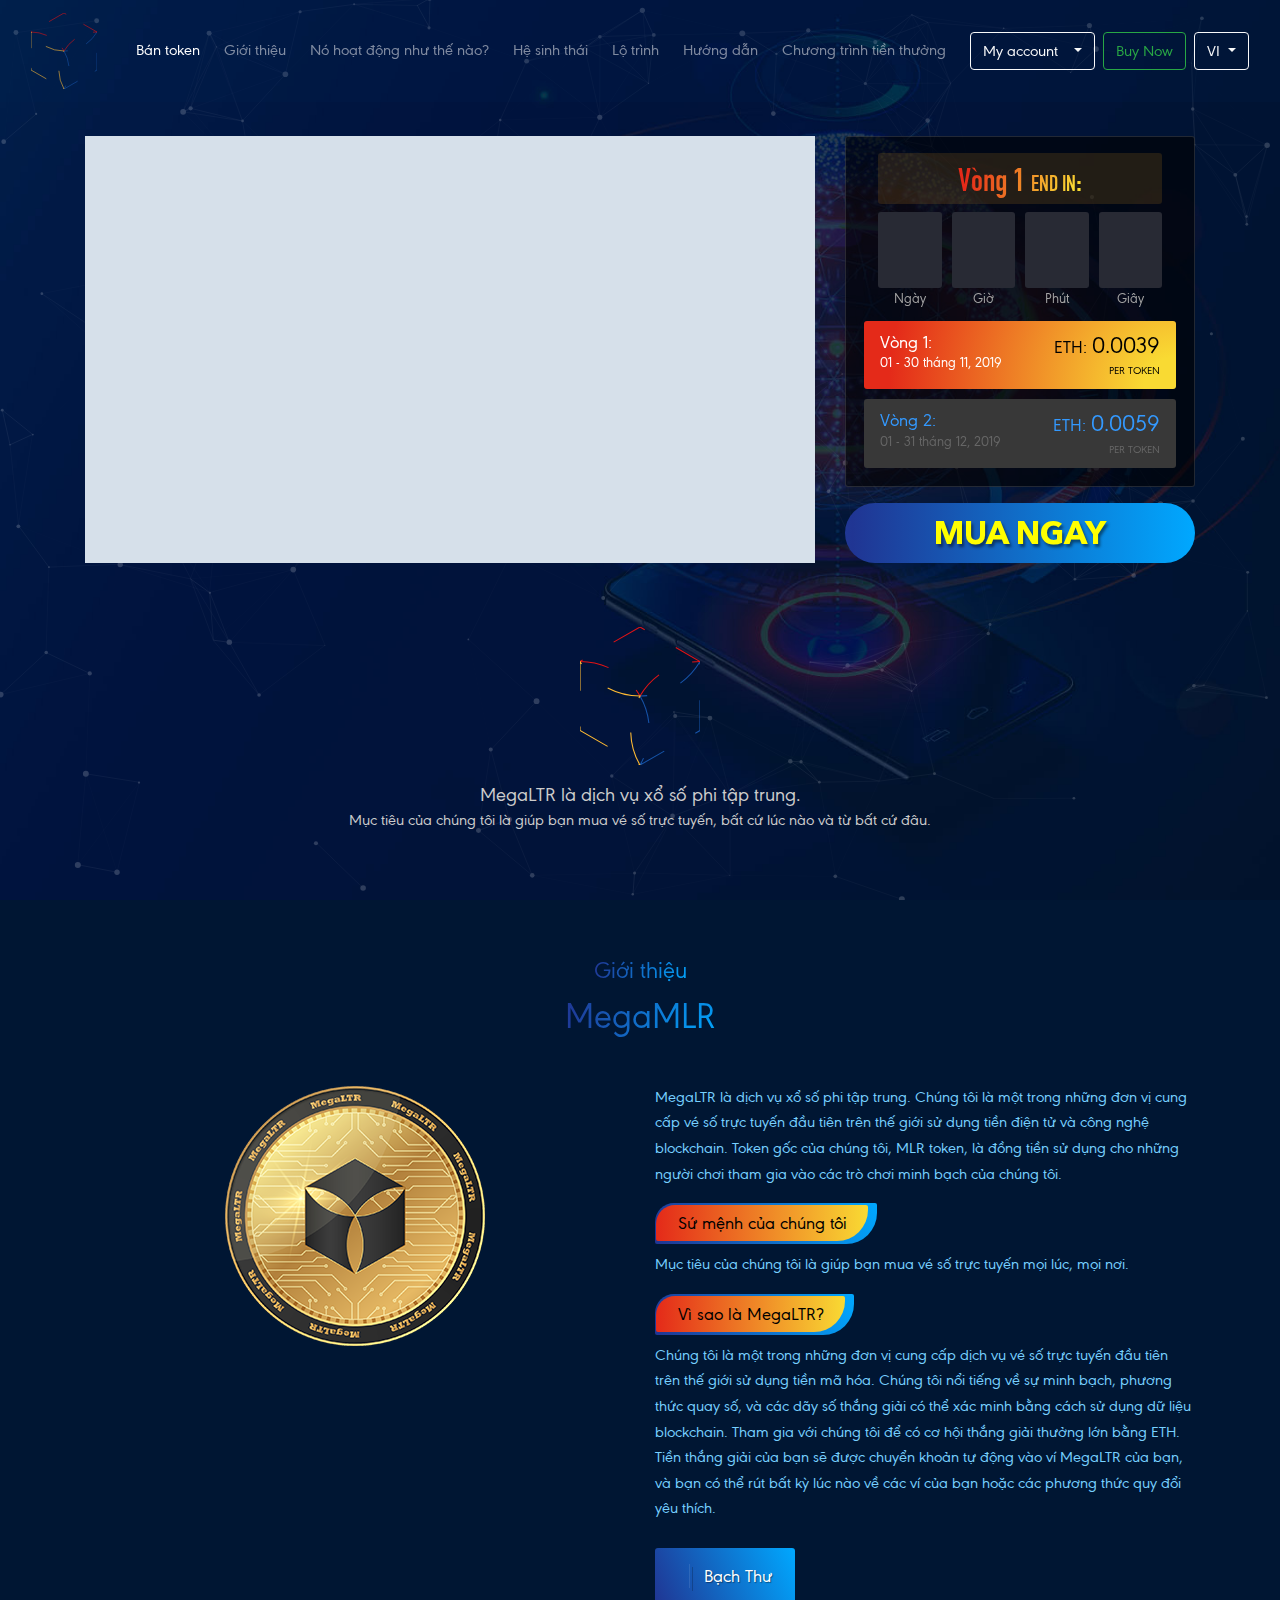
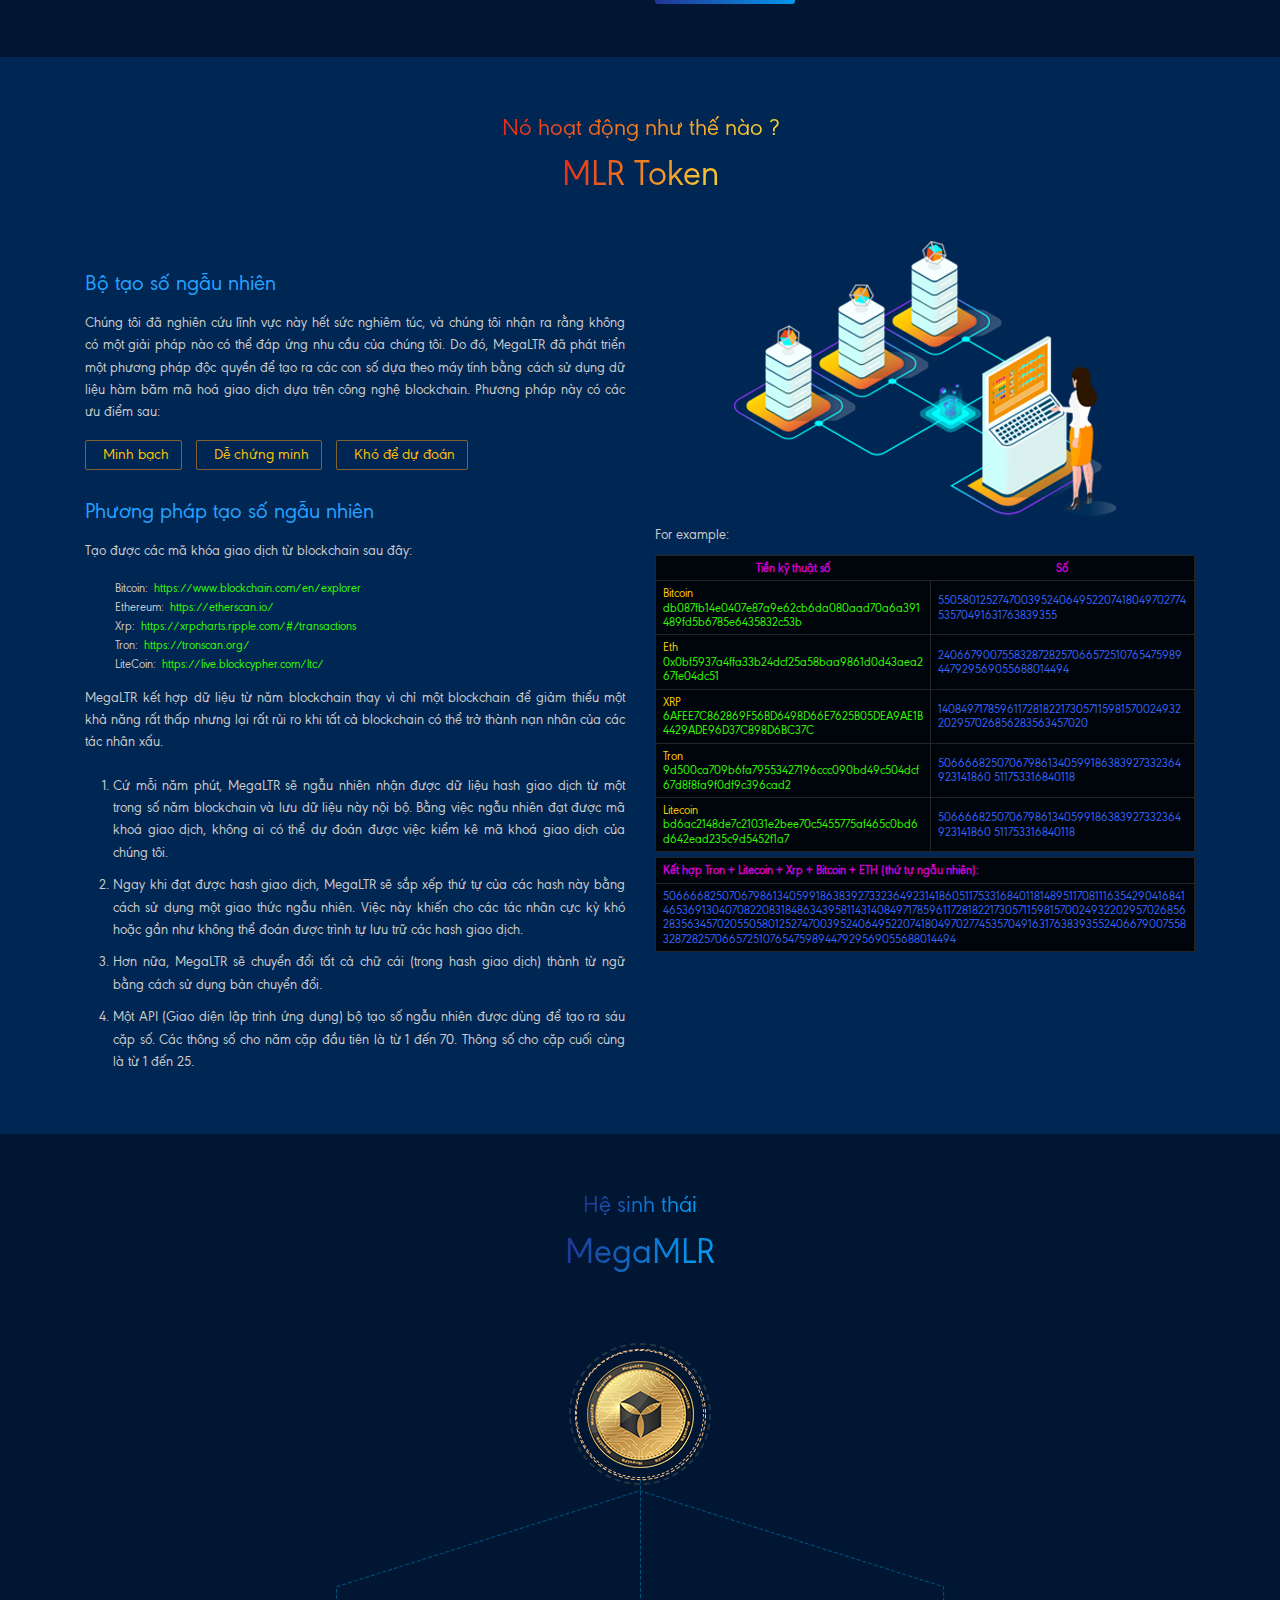
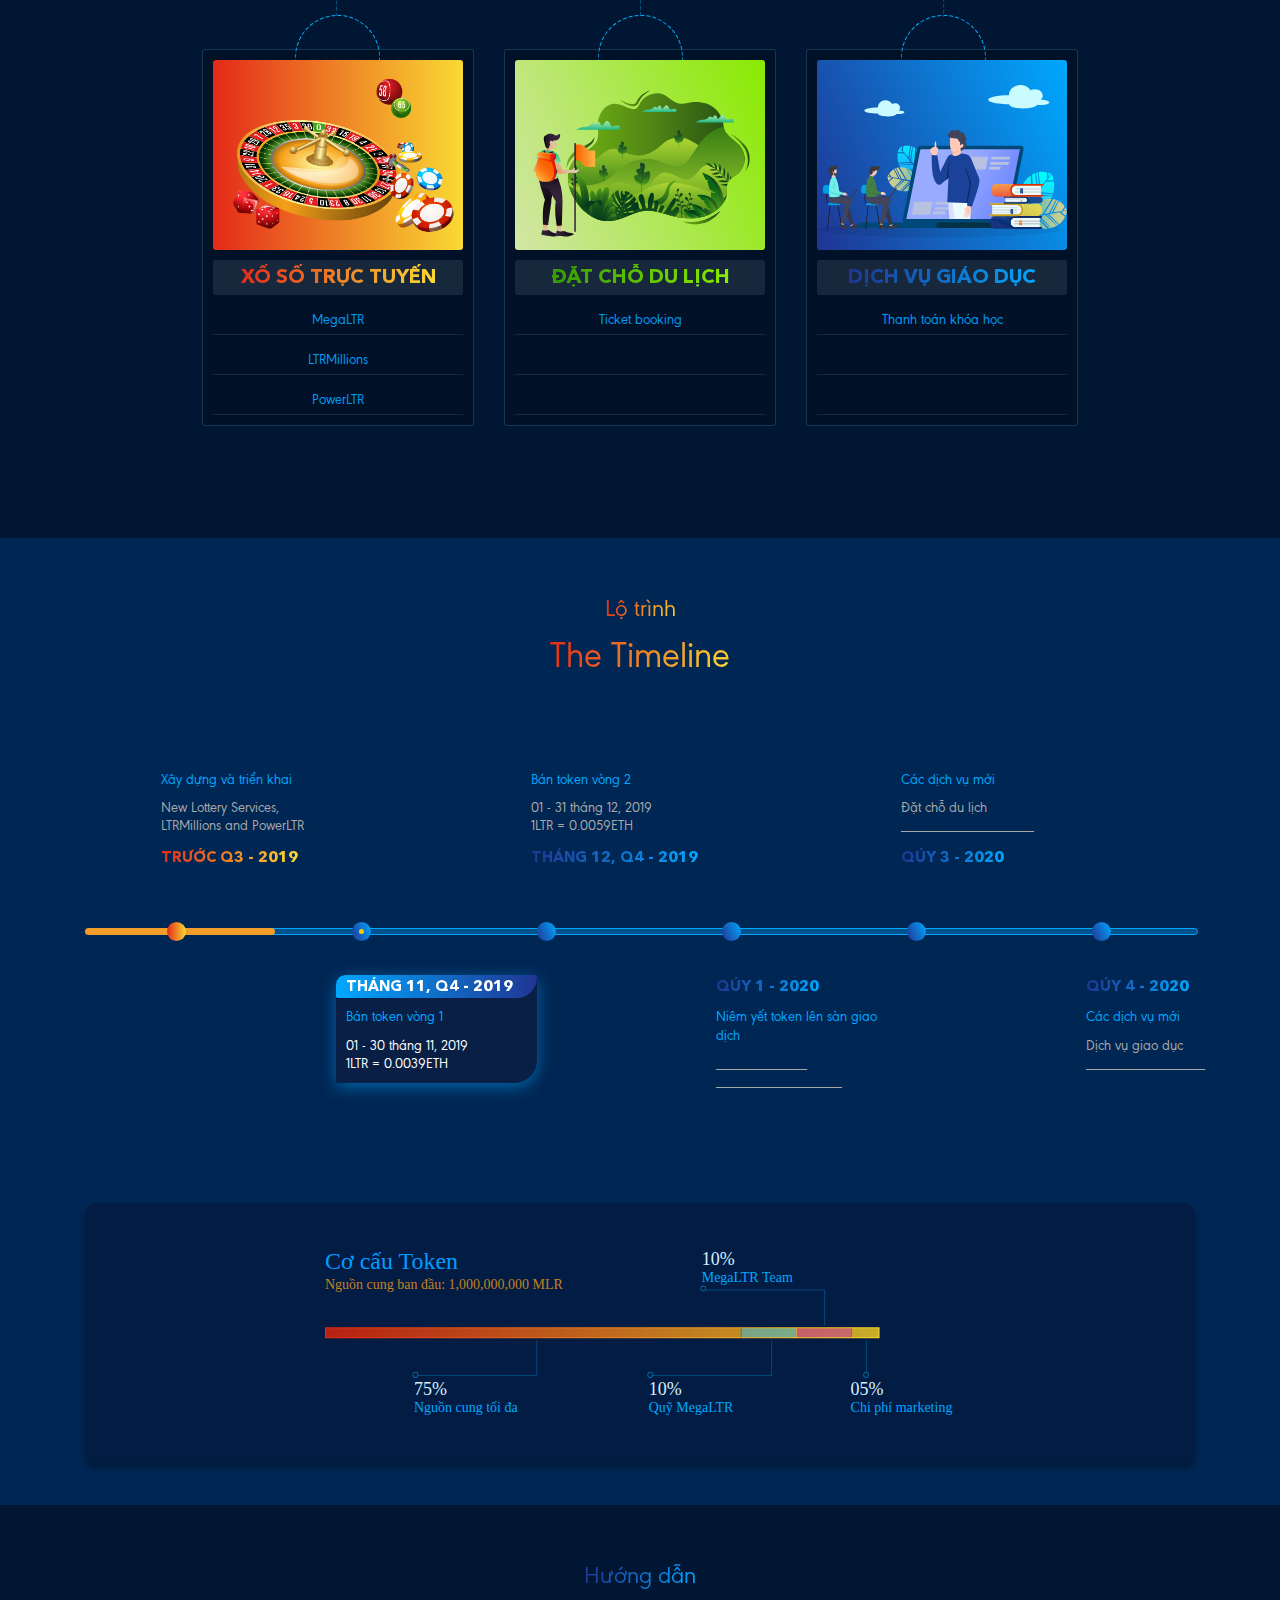
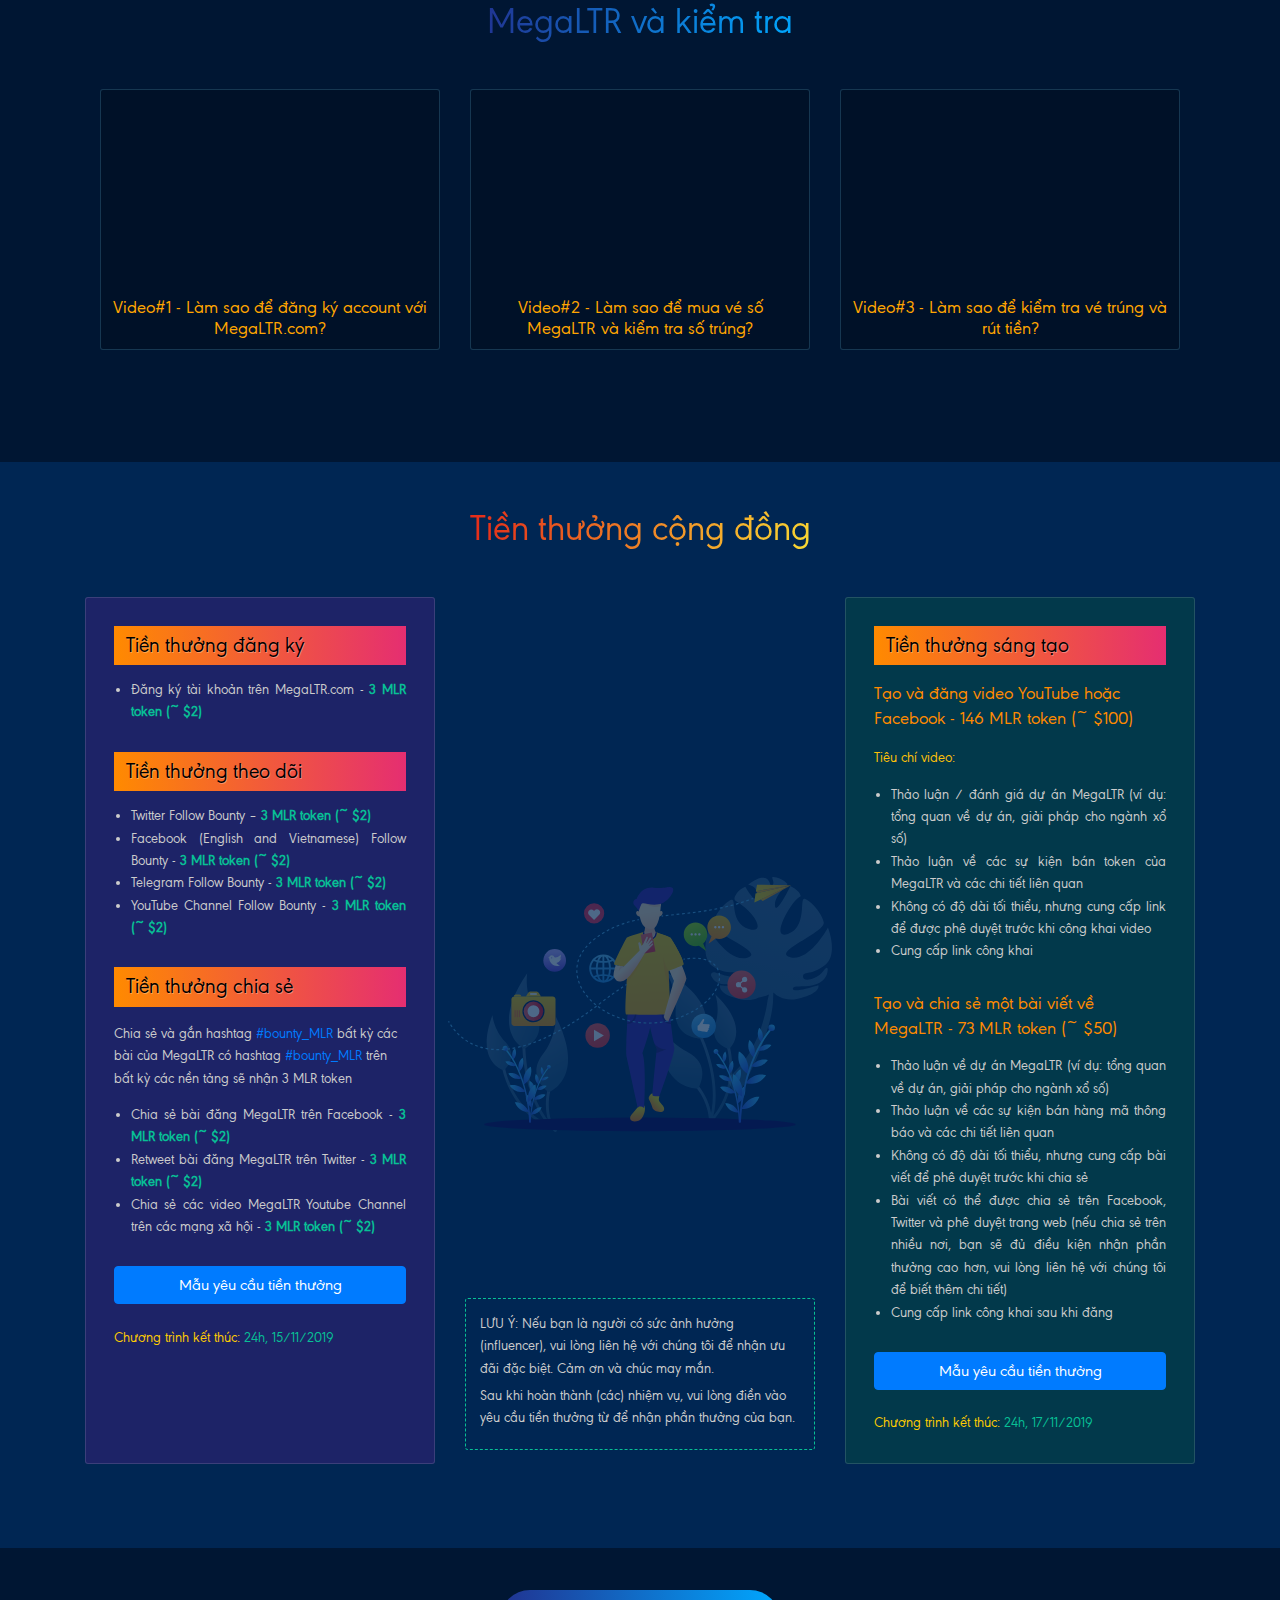
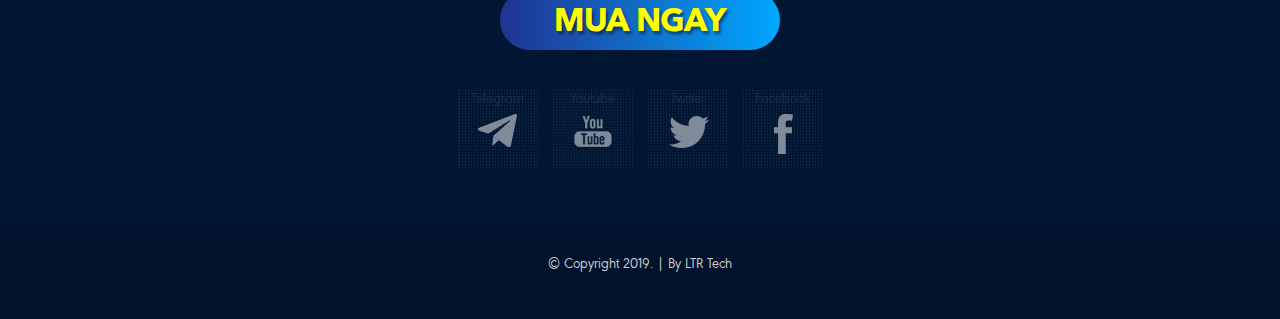
==== commit c091328d: "release landingpage" ====
--- a/page_vi.html
+++ b/page_vi.html
@@ -37,7 +37,7 @@
                     <a class="nav-link" href="#neo5">Lộ trình</a>
                 </li>
                 <li class="nav-item">
-                    <a class="nav-link" href="#neo6">Truyền thông xã hội</a>
+                    <a class="nav-link" href="#neo6">Hướng dẫn</a>
                 </li>
                 <li class="nav-item">
                     <a class="nav-link" href="#neo7">Chương trình tiền thưởng</a>
@@ -476,61 +476,36 @@
     <div class="container">
         <div class="section-head">
             <h2>
-                <small>Chúng tôi</small>
-                <br><span>Truyền thông xã hội</span></h2>
+                <small>Hướng dẫn</small>
+                <br><span>MegaLTR và kiểm tra</span></h2>
         </div>
         <div class="ecosystem news">
             <div class="ecosystem-wrap">
                 <div class="ecosystem-item">
                     <div class="ecosystem-thumb">
-                        <a href="https://www.youtube.com/watch?v=REEWJyVZoH0" class="ecosystem-thumb-cont"
-                           style="background-image: url(https://img.youtube.com/vi/REEWJyVZoH0/hqdefault.jpg)"></a>
+                        <a href="https://www.youtube.com/watch?v=B_KD7bsUqK8" class="ecosystem-thumb-cont"
+                           style="background-image: url(https://img.youtube.com/vi/B_KD7bsUqK8/hqdefault.jpg)"></a>
                     </div>
                     <div>
-                        <h4><a href="#">How to register for an account with MegaLTR.com?</a></h4>
-                        <ul>
-                            <li>Oct 08, 2019</li>
-                            <li>Thuan Capital channel</li>
-                        </ul>
+                        <h4><a href="https://www.youtube.com/watch?v=B_KD7bsUqK8">Video#1 - Làm sao để đăng ký account với MegaLTR.com?</a></h4>
                     </div>
                 </div>
                 <div class="ecosystem-item">
                     <div class="ecosystem-thumb">
-                        <a href="https://www.youtube.com/watch?v=ljNTrZzv1Vo" class="ecosystem-thumb-cont"
-                           style="background-image: url(https://img.youtube.com/vi/ljNTrZzv1Vo/hqdefault.jpg)"></a>
+                        <a href="https://www.youtube.com/watch?v=K7K_zm2EPWY" class="ecosystem-thumb-cont"
+                           style="background-image: url(https://img.youtube.com/vi/K7K_zm2EPWY/hqdefault.jpg)"></a>
                     </div>
                     <div>
-                        <h4><a href="#">How To Buy Token MLR and Check Winnings?</a></h4>
-                        <ul>
-                            <li>Oct 09, 2019</li>
-                            <li>Thuan Capital channel</li>
-                        </ul>
+                        <h4><a href="https://www.youtube.com/watch?v=K7K_zm2EPWY">Video#2 - Làm sao để mua vé số MegaLTR và kiểm tra số trúng?</a></h4>
                     </div>
                 </div>
                 <div class="ecosystem-item">
                     <div class="ecosystem-thumb">
-                        <a href="#" class="ecosystem-thumb-cont"
-                           style="background-image: url(https://miro.medium.com/max/800/1*d0T1st1rqLUW4ngsQJlymQ.png)"></a>
+                        <a href="https://www.youtube.com/watch?v=n9-ltJ2Cpw0" class="ecosystem-thumb-cont"
+                           style="background-image: url(https://img.youtube.com/vi/n9-ltJ2Cpw0/hqdefault.jpg)"></a>
                     </div>
                     <div>
-                        <h4><a href="#">Bounty Program</a></h4>
-                        <ul>
-                            <li>Oct 12, 2019</li>
-                            <li>MegaLTR</li>
-                        </ul>
-                    </div>
-                </div>
-                <div class="ecosystem-item">
-                    <div class="ecosystem-thumb">
-                        <a href="#" class="ecosystem-thumb-cont"
-                           style="background-image: url(https://miro.medium.com/max/900/1*Hq3l9zKHuHdEkt4-yTFQtQ.jpeg)"></a>
-                    </div>
-                    <div>
-                        <h4><a href="#">Decred as a DAO Infrastructure Provider</a></h4>
-                        <ul>
-                            <li>May 27, 2019</li>
-                            <li>Hugo Chang</li>
-                        </ul>
+                        <h4><a href="https://www.youtube.com/watch?v=n9-ltJ2Cpw0">Video#3 - Làm sao để kiểm tra vé trúng và rút tiền?</a></h4>
                     </div>
                 </div>
             </div>
@@ -558,14 +533,16 @@
                             <li>YouTube Channel Follow Bounty - <span>3 MLR token (~ $2)</span></li>
                         </ul>
                         <h4>Tiền thưởng chia sẻ</h4>
-                        <ul>
-                            <li>Chia sẻ bài đăng MegaLTR trên Facebook - <span>12 MLR token (~ $8)</span></li>
-                            <li>Retweet bài đăng MegaLTR trên Twitter - <span>12 MLR token (~ $8)</span></li>
-                            <li>Chia sẻ các video MegaLTR Youtube Channel trên các mạng xã hội - <span>12 MLR token (~ $8)</span>
+                        <div class="mt-3">Chia sẻ và gắn hashtag <span class="text-primary">#bounty_MLR</span> bất kỳ các bài của MegaLTR có hashtag
+                            <span class="text-primary">#bounty_MLR</span> trên bất kỳ các nền tảng sẽ nhận 3 MLR token</div>
+                        <ul>
+                            <li>Chia sẻ bài đăng MegaLTR trên Facebook - <span>3 MLR token (~ $2)</span></li>
+                            <li>Retweet bài đăng MegaLTR trên Twitter - <span>3 MLR token (~ $2)</span></li>
+                            <li>Chia sẻ các video MegaLTR Youtube Channel trên các mạng xã hội - <span>3 MLR token (~ $2)</span>
                             </li>
                         </ul>
                         <a class="btn btn-block btn-primary" target="_blank"
-                           href="https://docs.google.com/forms/d/e/1FAIpQLScWeQhH5Mm_uemt5-vUHNSeGRx4pLzjV5ZeF4EtyS9mJuxsZg/viewform">Mẫu
+                           href="https://forms.gle/NWdFf7oH487e61wy6">Mẫu
                             yêu cầu tiền thưởng</a>
                         <div class="campaign-ends">
                             <span class="lnr lnr-clock"></span> Chương trình kết thúc: <span>24h, 15/11/2019</span>
@@ -583,8 +560,8 @@
                 <div class="col-md-4">
                     <div class="bounty-item bounty-item2">
                         <h4>Tiền thưởng sáng tạo</h4>
-                        <p>Tạo và đăng video YouTube hay Facebook - <span>146 MLR token (~ $100)</span></p>
-                        <h5>Tiêu chí video:</h5>
+                        <h5 class="my-3">Tạo và đăng video YouTube hoặc Facebook - <span>146 MLR token (~ $100)</span></h5>
+                        <span class="text-warning">Tiêu chí video:</span>
                         <ul>
                             <li>Thảo luận / đánh giá dự án MegaLTR (ví dụ: tổng quan về dự án, giải pháp cho ngành xổ
                                 số)
@@ -608,7 +585,7 @@
                             <li>Cung cấp link công khai sau khi đăng</li>
                         </ul>
                         <a class="btn btn-block btn-primary" target="_blank"
-                           href="https://docs.google.com/forms/d/e/1FAIpQLScWeQhH5Mm_uemt5-vUHNSeGRx4pLzjV5ZeF4EtyS9mJuxsZg/viewform">Mẫu
+                           href="https://forms.gle/NWdFf7oH487e61wy6">Mẫu
                             yêu cầu tiền thưởng</a>
                         <div class="campaign-ends">
                             <span class="lnr lnr-clock"></span> Chương trình kết thúc: <span>24h, 17/11/2019</span>
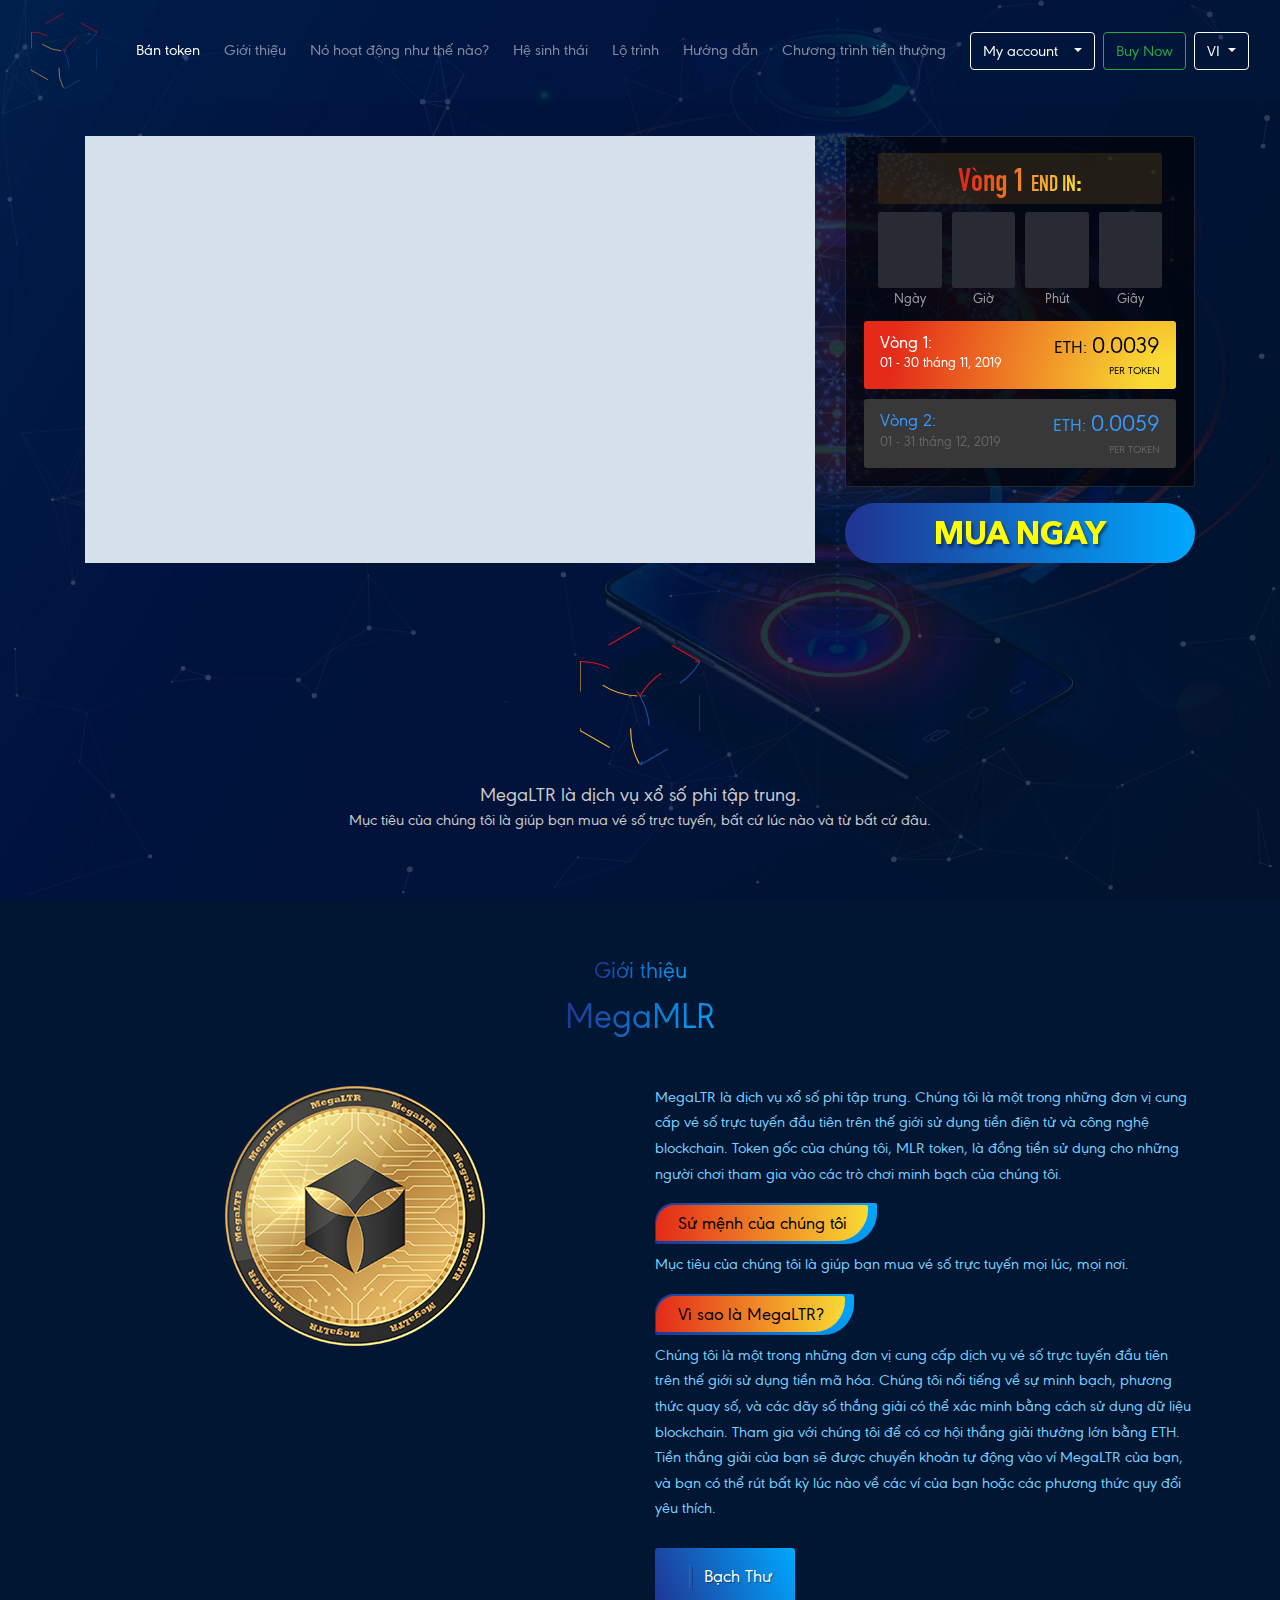
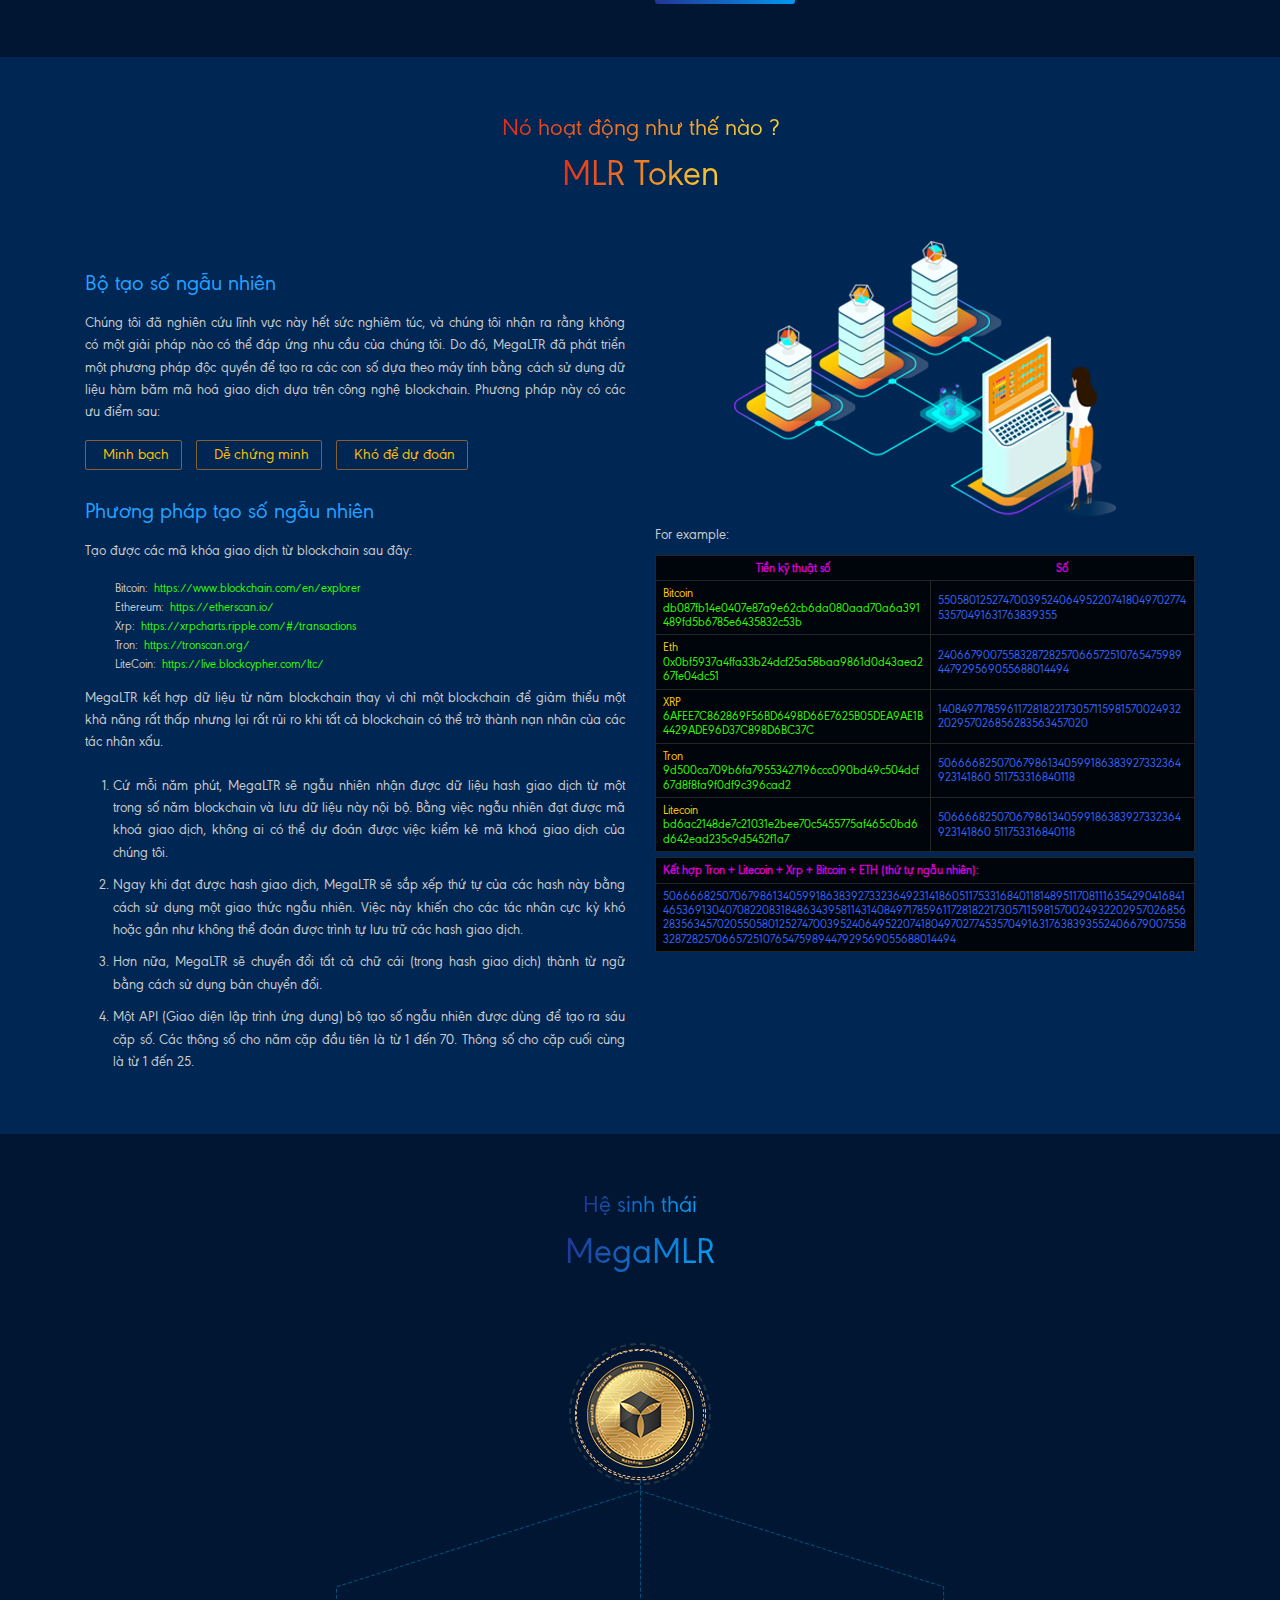
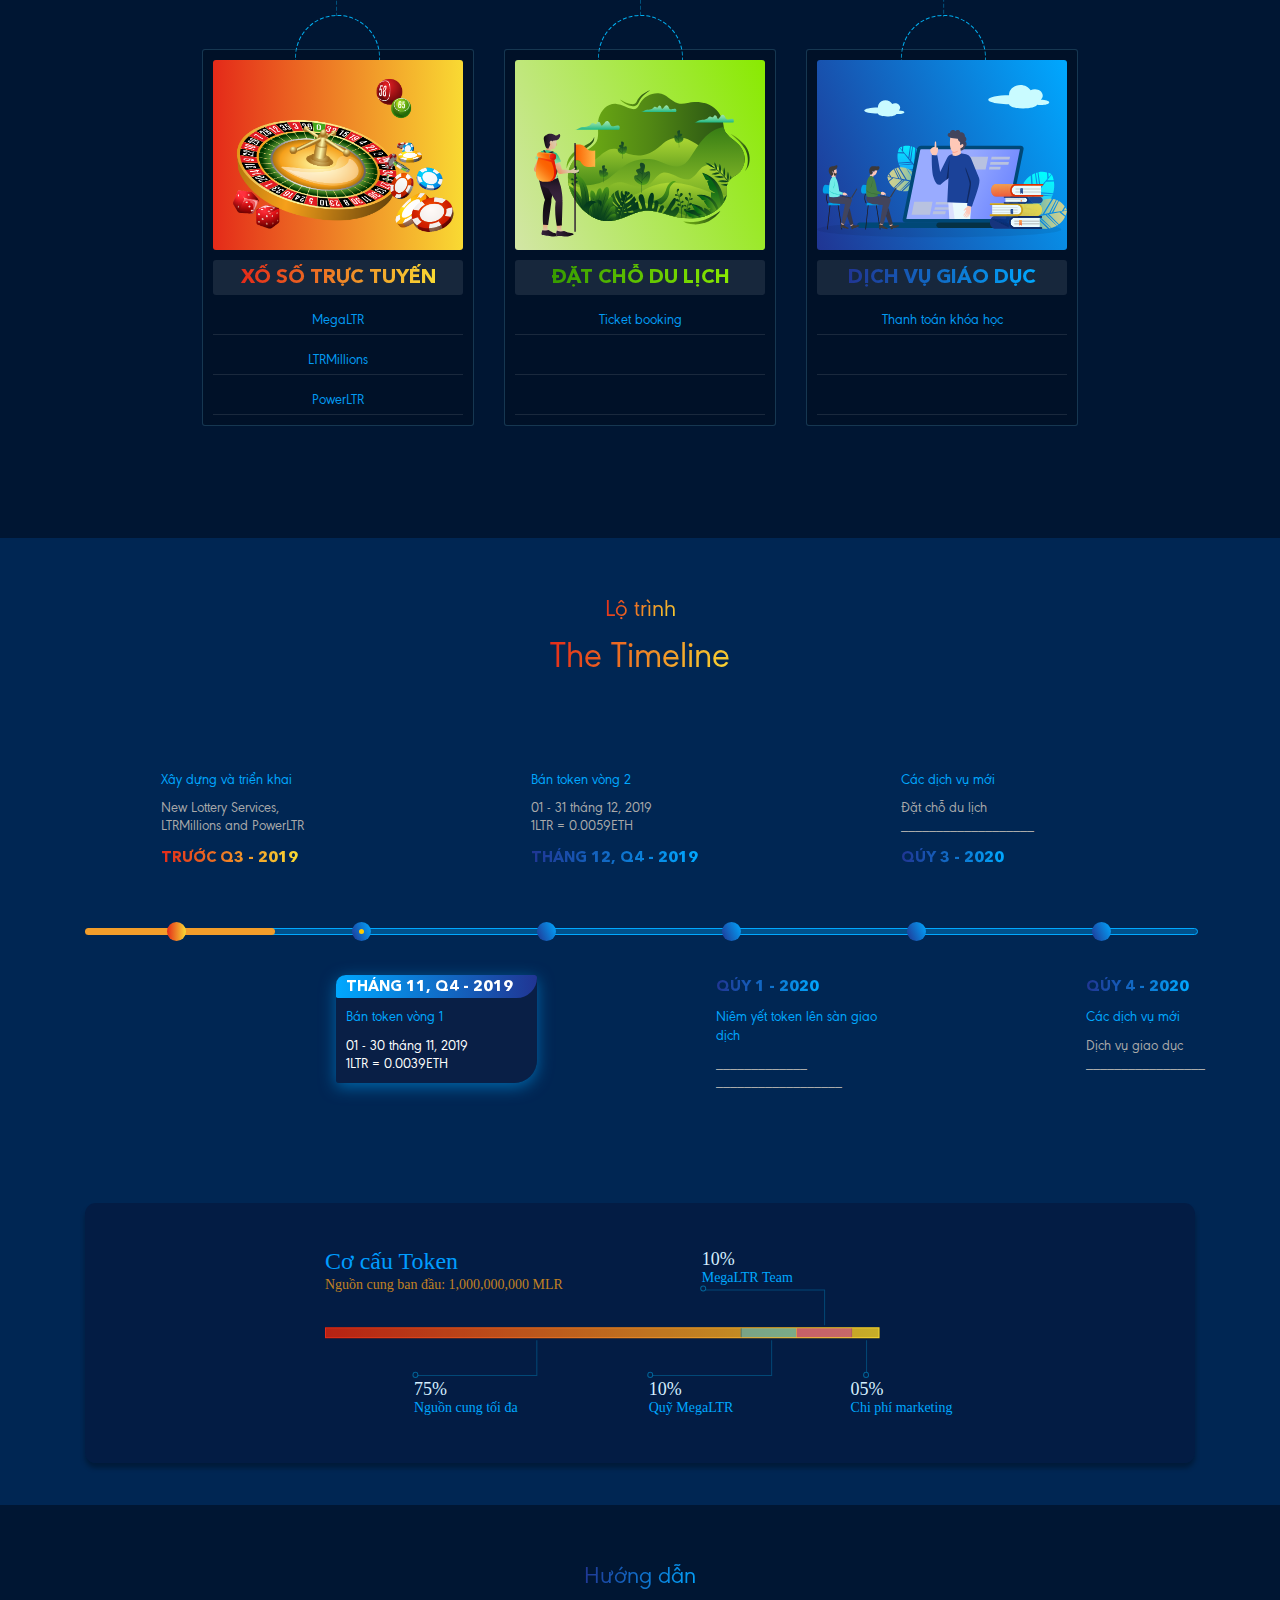
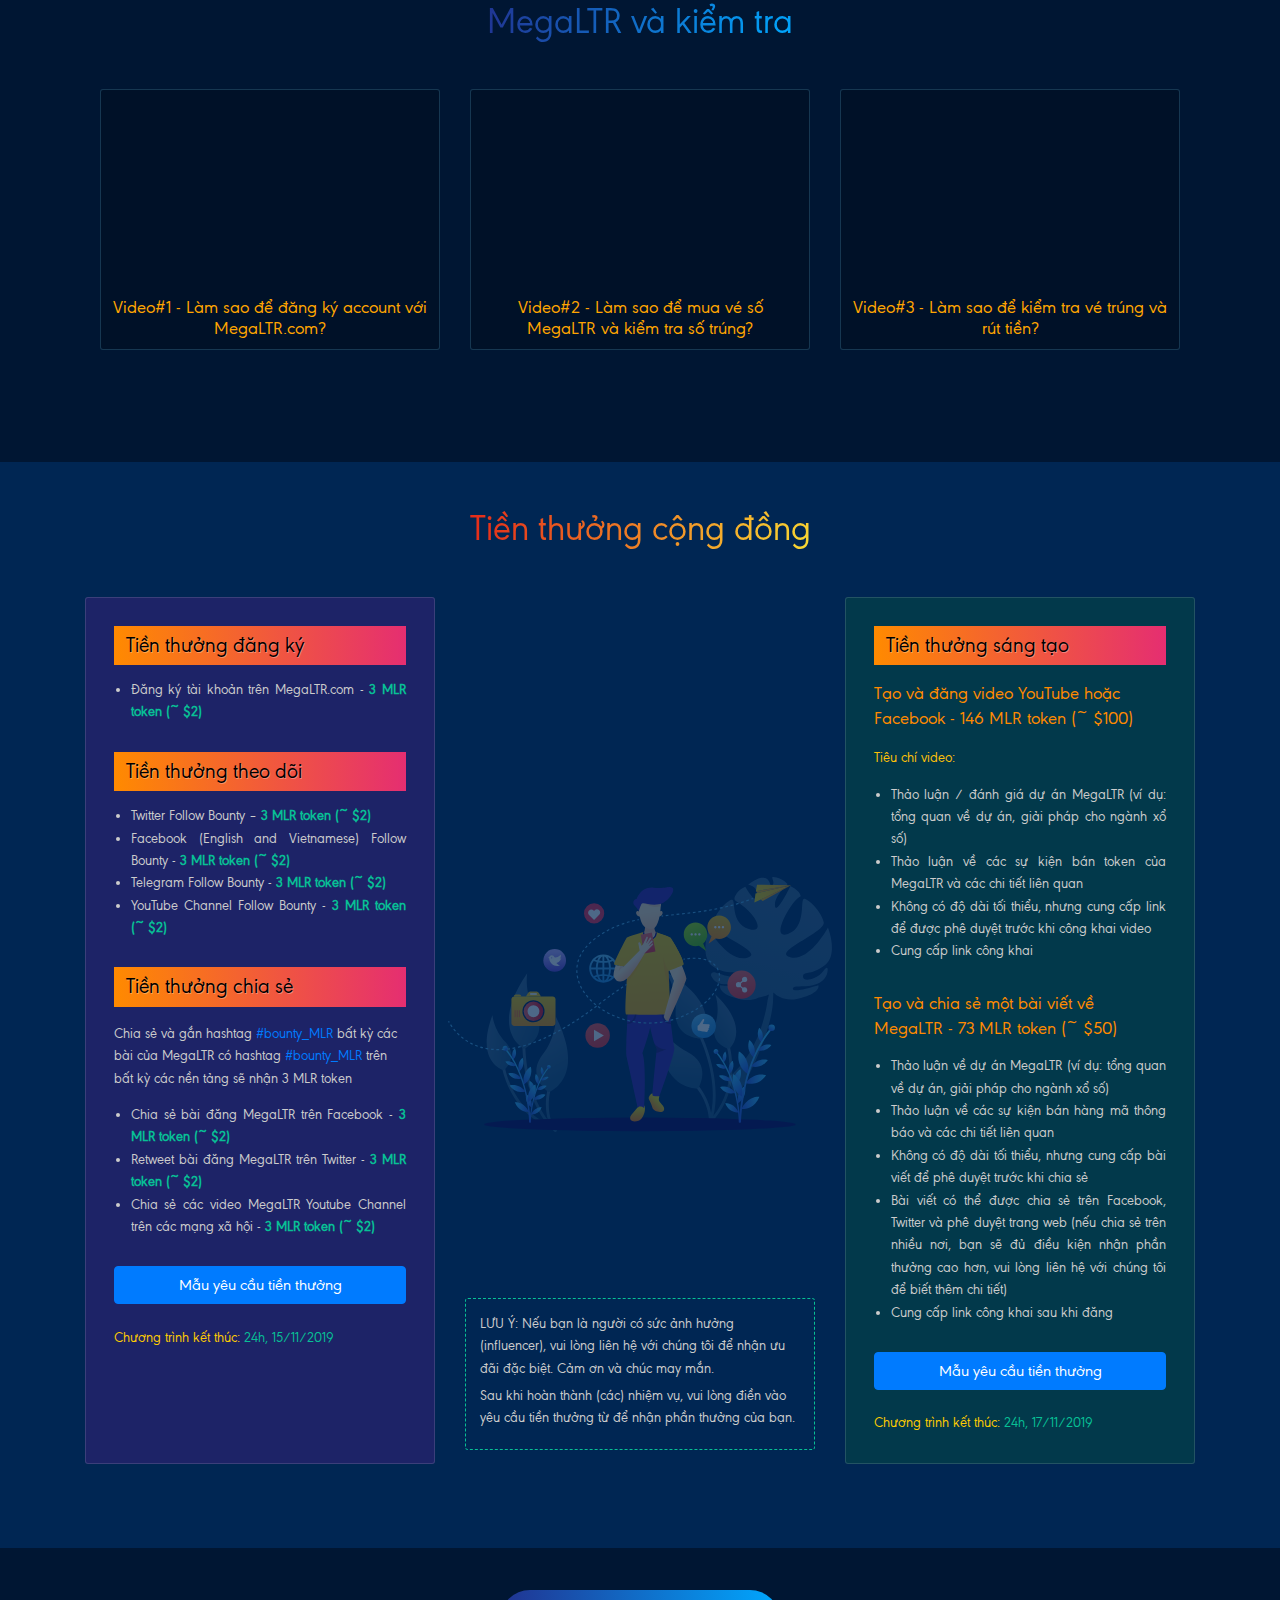
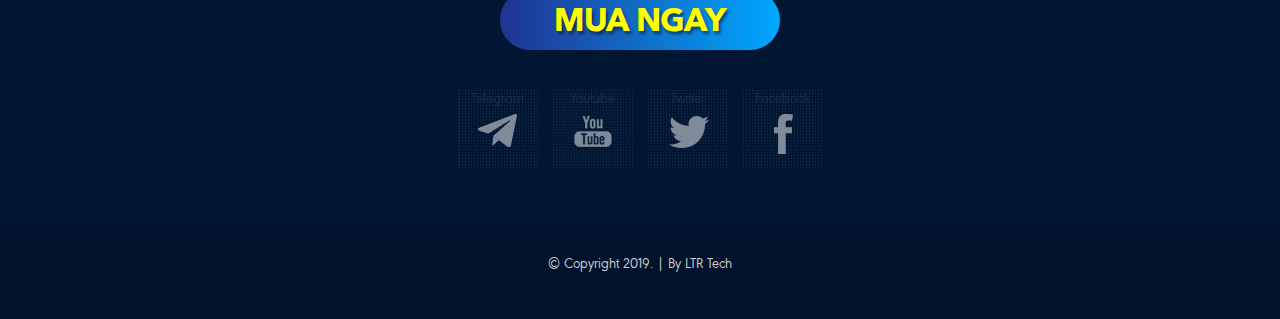
==== commit a711d890: "correct social link" ====
--- a/page_vi.html
+++ b/page_vi.html
@@ -2,6 +2,7 @@
 <html lang="en">
 <head>
     <meta charset="utf-8">
+    <link rel="icon" href="./img/favicon.ico">
     <meta name="viewport" content="width=device-width, initial-scale=1, shrink-to-fit=no">
     <meta name="description" content="">
     <meta name="author" content="Mark Otto, Jacob Thornton, and Bootstrap contributors">
@@ -602,14 +603,13 @@
         <div class="container">
             <a class="btn-buy-now tiktoc" href="#"><span>Mua ngay</span></a>
             <ul class="social mt-4">
-                <li><a target="_blank" href="https://t.me/MegaltrEnglish" class="social-telegram">Telegram</a></li>
+                <li><a target="_blank" href="https://t.me/MegaLTR" class="social-telegram">Telegram</a></li>
                 <li><a target="_blank"
-                       href="https://www.youtube.com/channel/UCfHdI0iz38aEnz-XQSppzxA?view_as=subscriber"
+                       href="https://www.youtube.com/channel/UCfHdI0iz38aEnz-XQSppzxA"
                        class="social-youtube">Youtube</a></li>
                 <li><a target="_blank" href="https://twitter.com/MegaLTR" class="social-twitter">Twitter</a></li>
-                <li><a target="_blank" href="https://www.facebook.com/groups/372822923393430/" class="social-facebook">Facebook</a>
-                </li>
-                <!--<li><a target="_blank" href="#" class="social-medium">Medium</a></li>-->
+                <li><a target="_blank" href="https://fb.com/MegaLTR" class="social-facebook">Facebook</a>
+                </li>
             </ul>
         </div>
     </div>
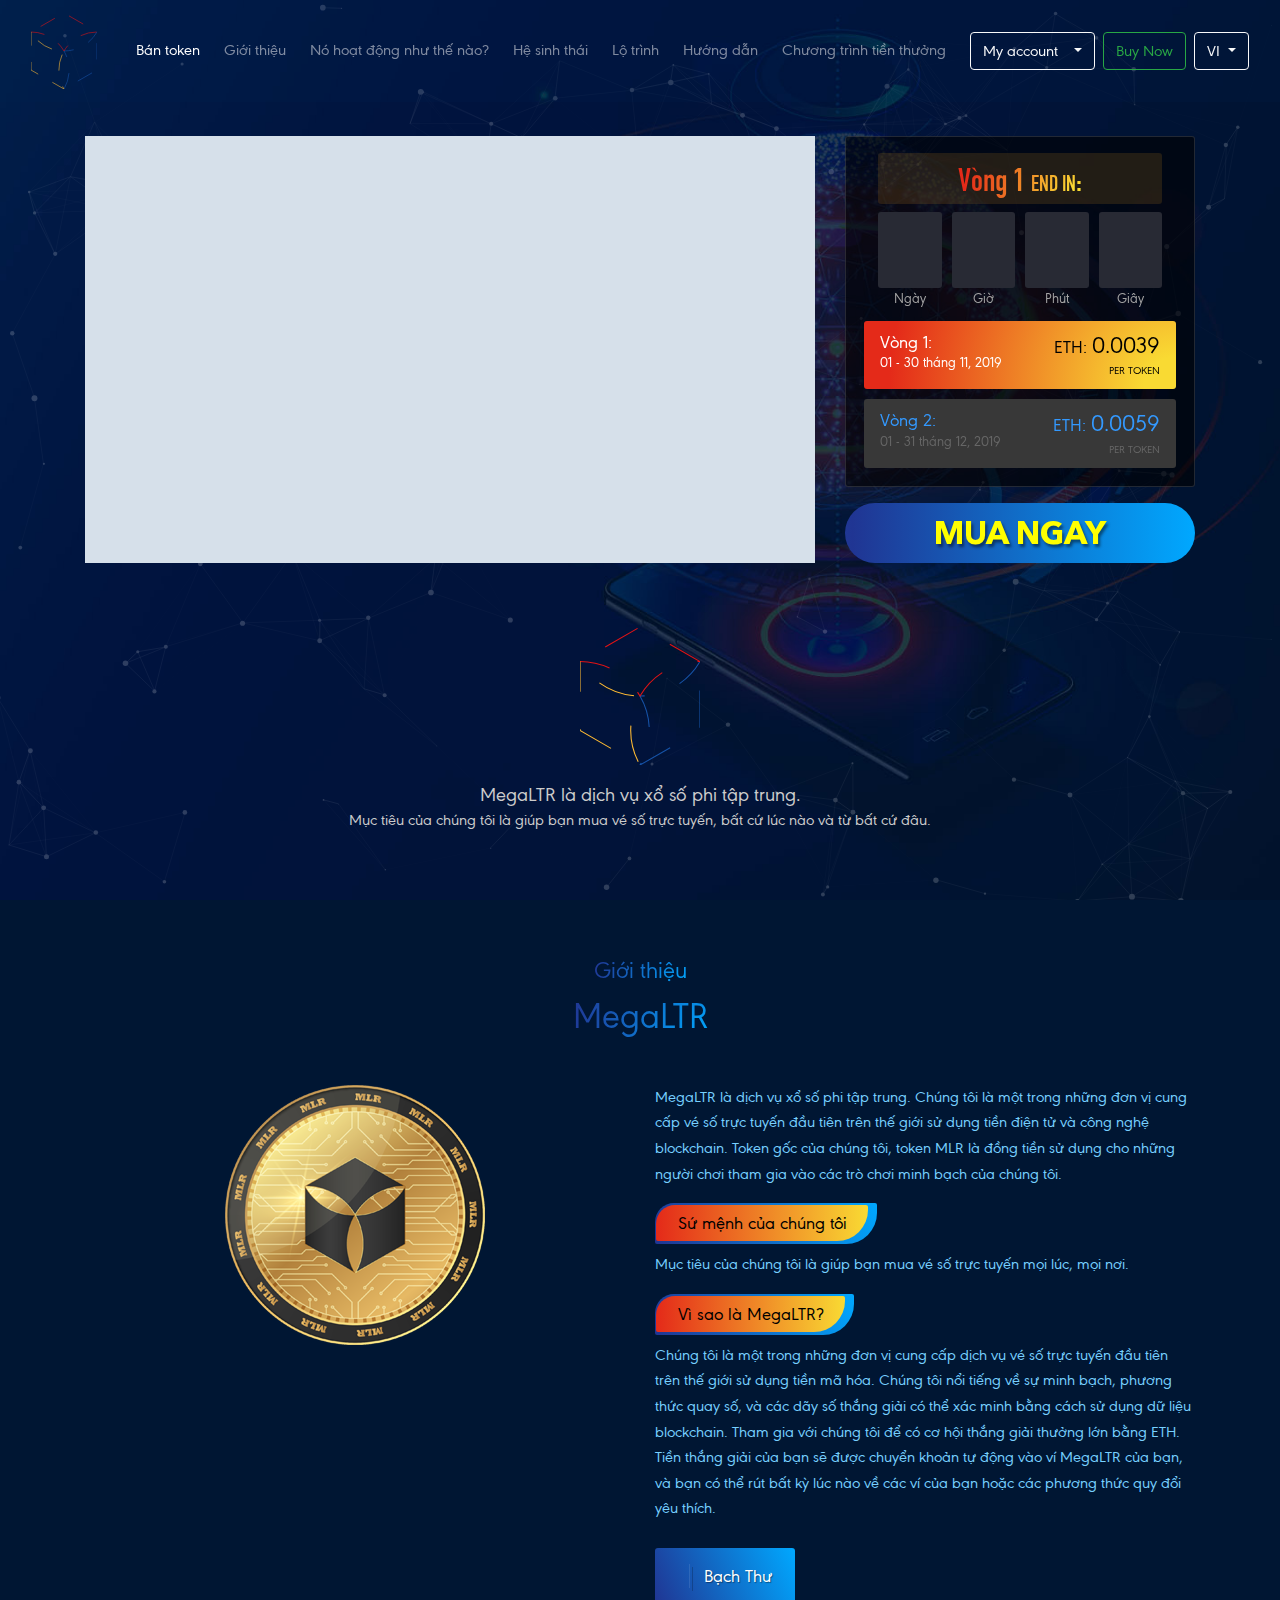
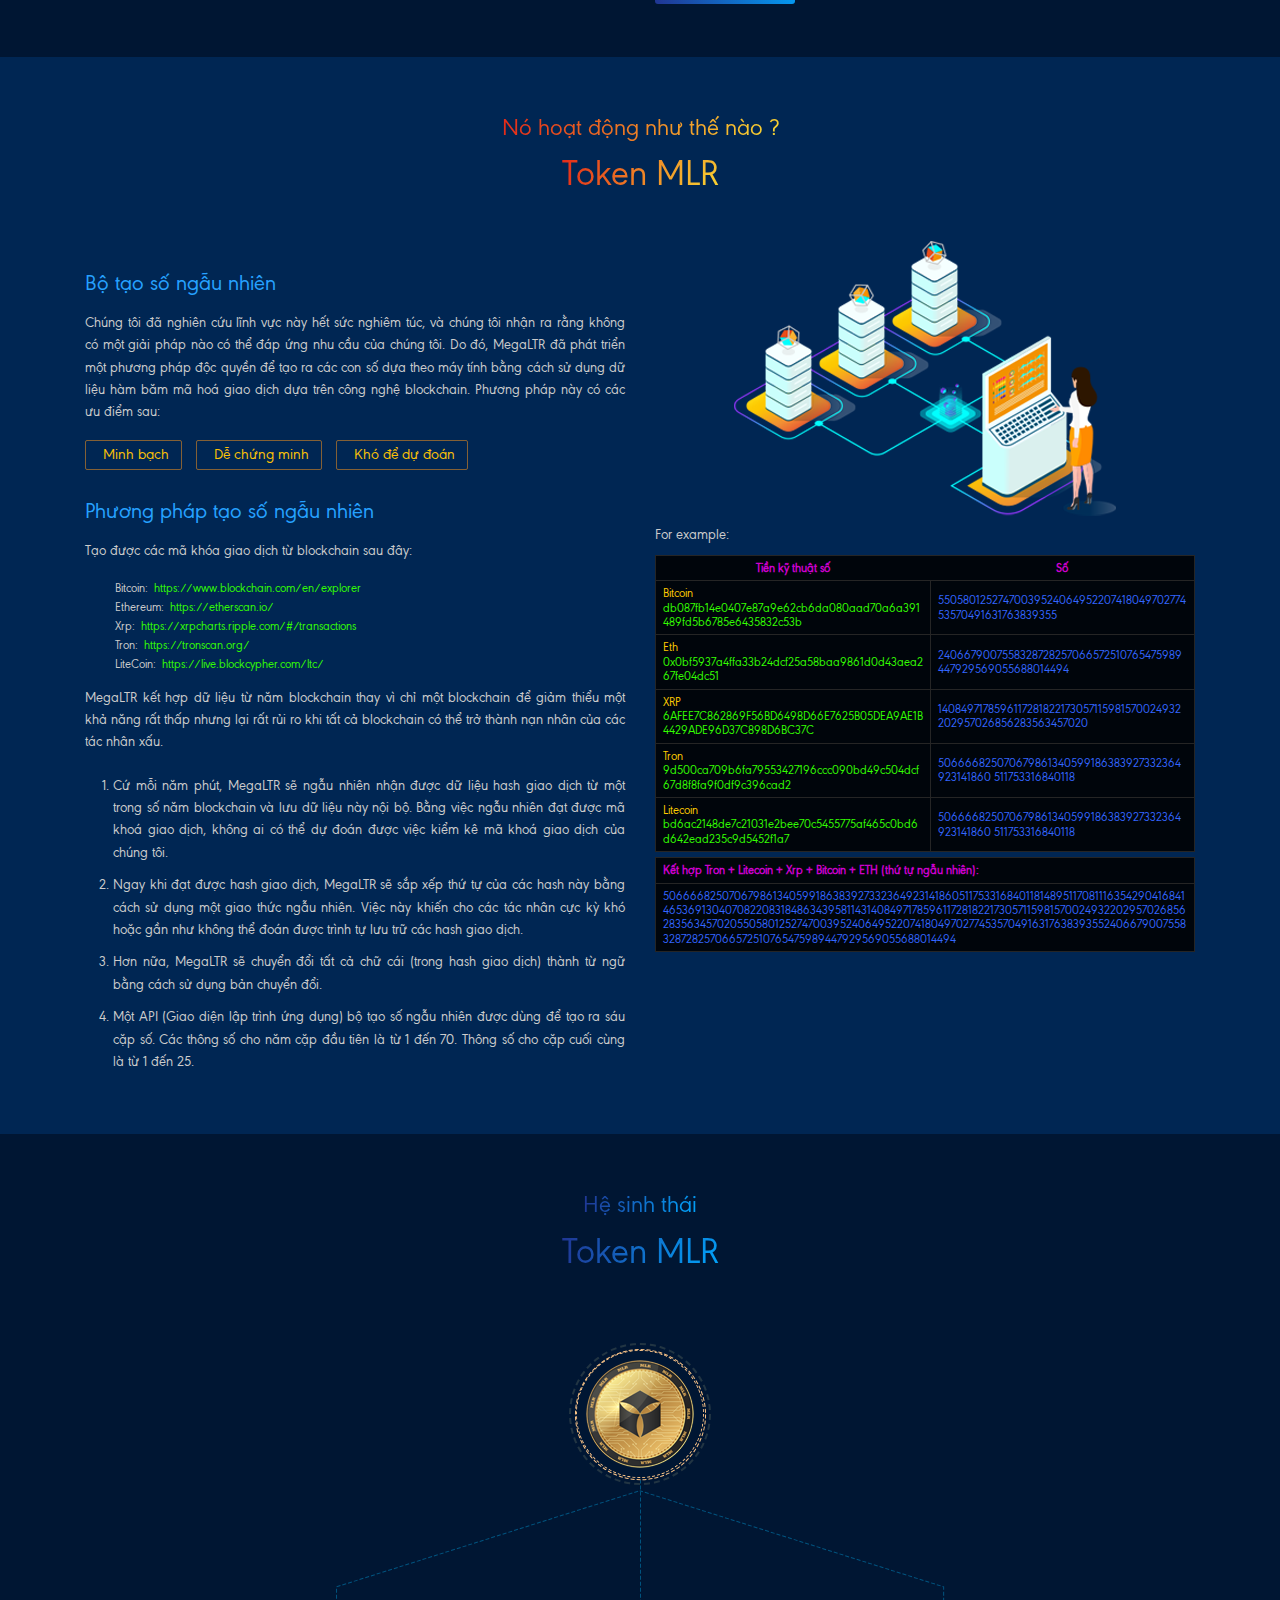
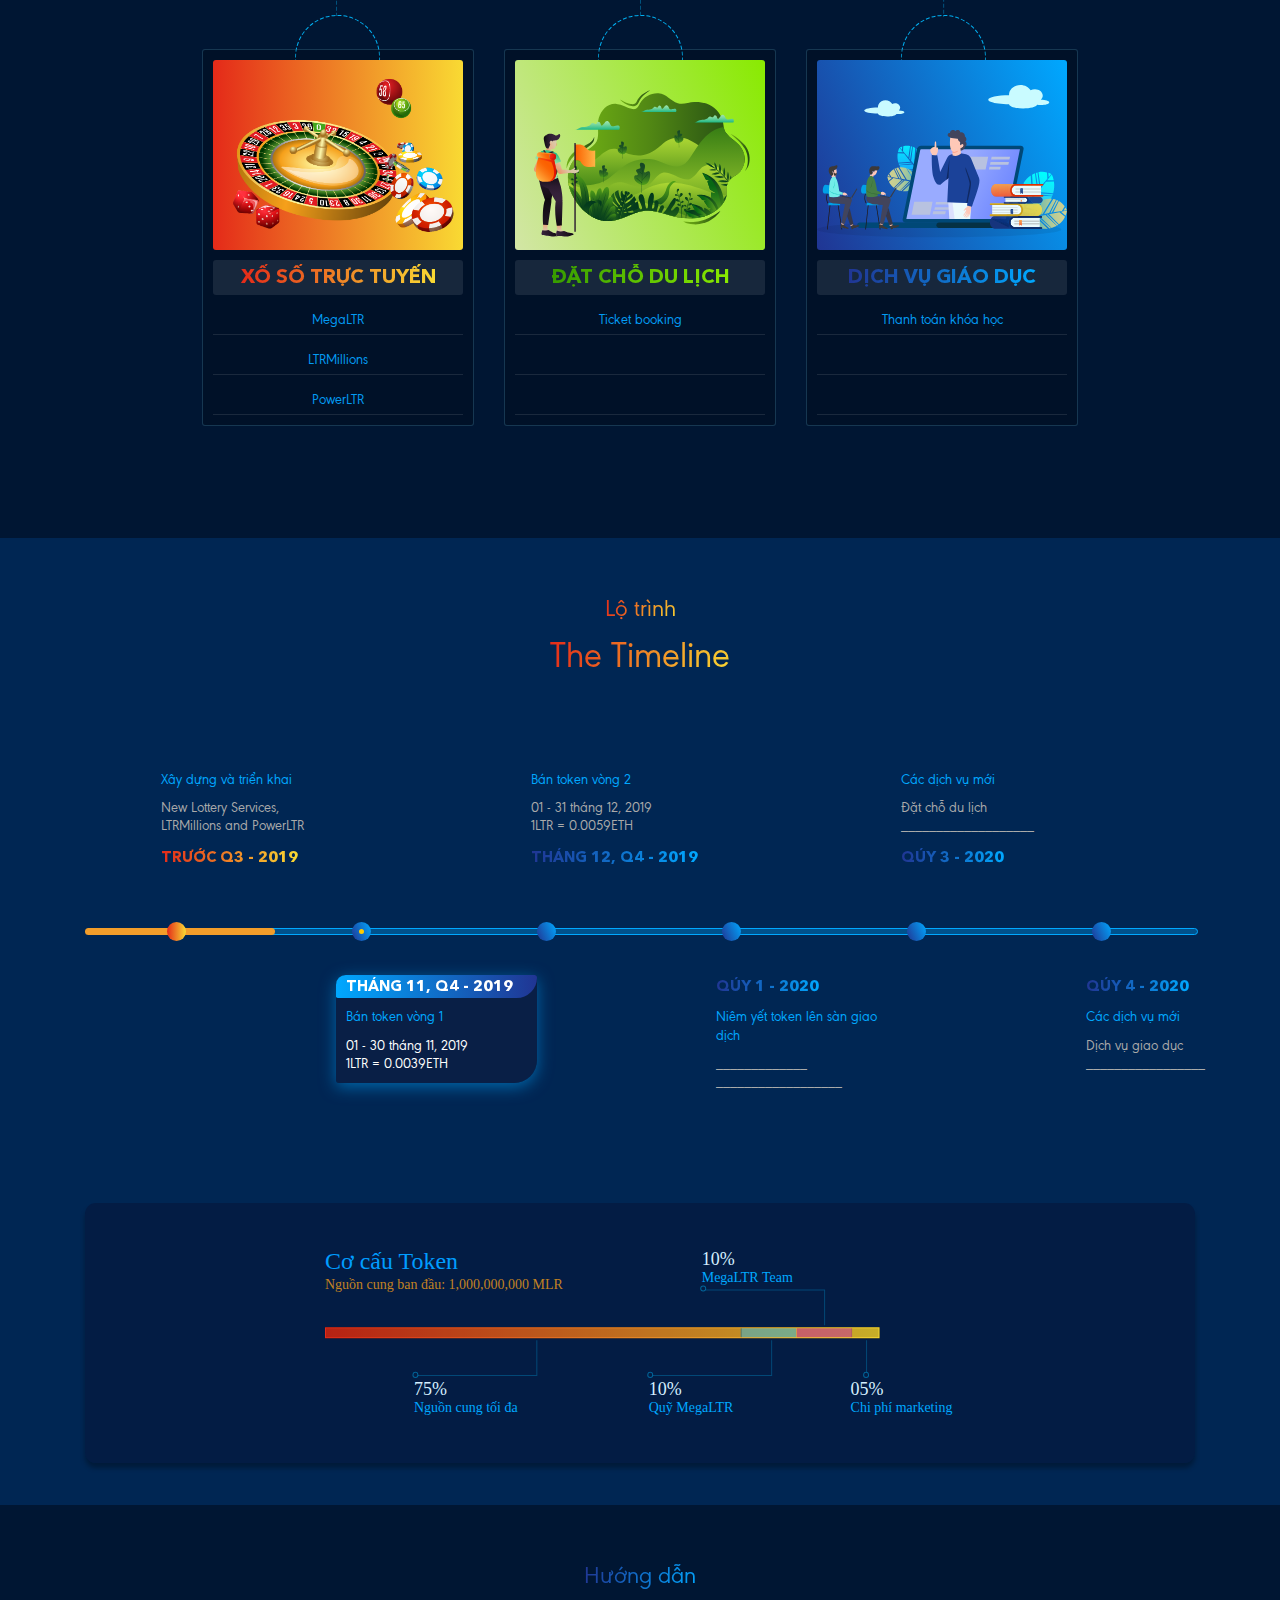
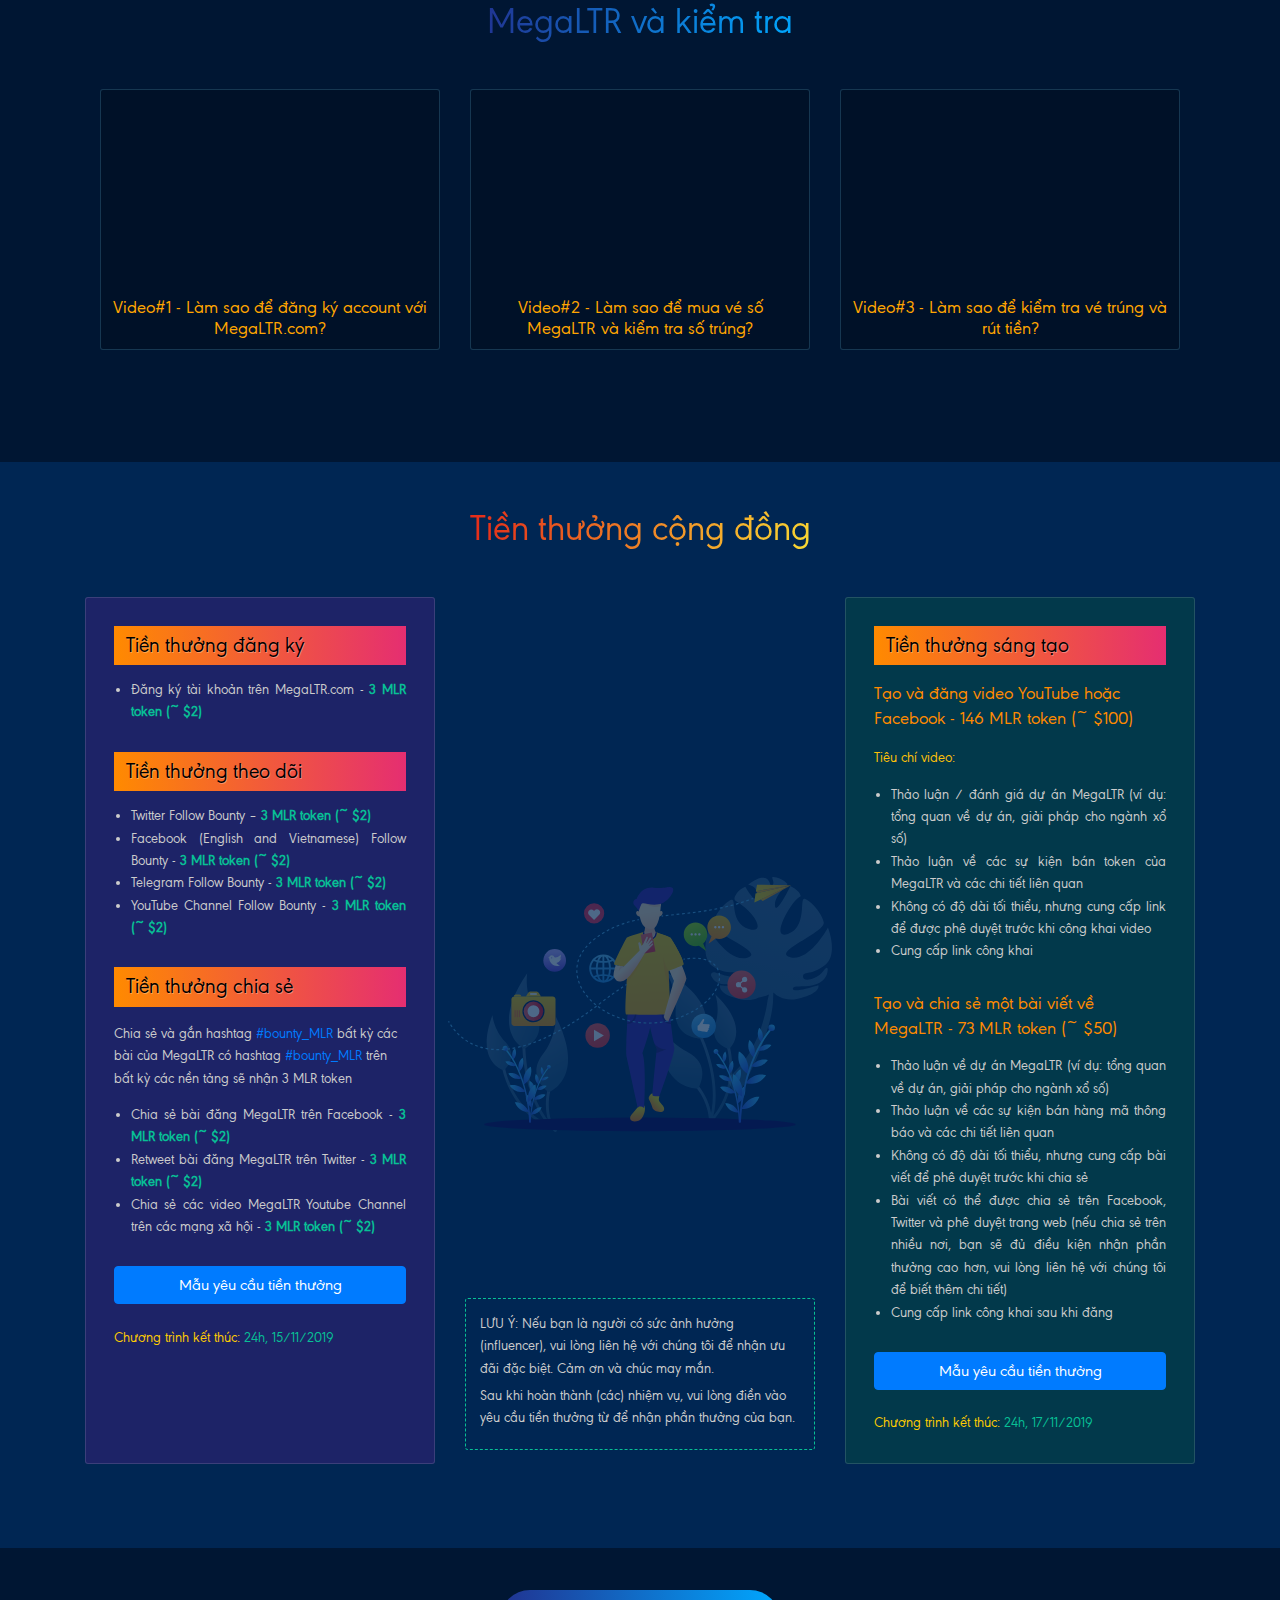
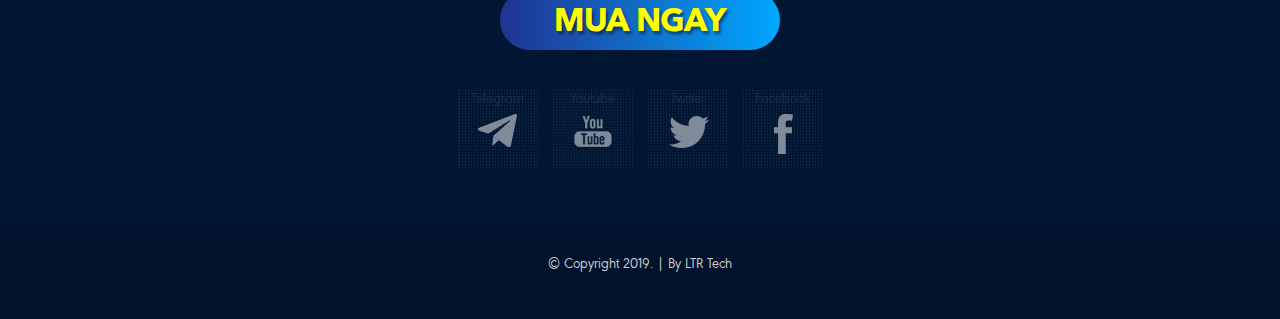
==== commit ac5849bc: "correct text" ====
--- a/page_vi.html
+++ b/page_vi.html
@@ -154,7 +154,7 @@
         <div class="section-head">
             <h2>
                 <small>Giới thiệu</small>
-                <br><span>MegaMLR</span></h2>
+                <br><span>MegaLTR</span></h2>
         </div>
         <div class="row">
             <div class="col-md-6 text-center">
@@ -165,7 +165,7 @@
                     <p>MegaLTR là dịch vụ xổ số phi tập trung. Chúng tôi là một
                         trong những đơn vị cung cấp vé số trực tuyến đầu tiên
                         trên thế giới sử dụng tiền điện tử và công nghệ blockchain.
-                        Token gốc của chúng tôi, MLR token, là đồng tiền
+                        Token gốc của chúng tôi, token MLR là đồng tiền
                         sử dụng cho những người chơi tham gia vào các trò chơi
                         minh bạch của chúng tôi.</p>
                     <h4 class="title-style"><label><span>Sứ mệnh của chúng tôi</span></label></h4>
@@ -195,7 +195,7 @@
         <div class="section-head">
             <h2>
                 <small>Nó hoạt động như thế nào ?</small>
-                <br><span>MLR Token</span></h2>
+                <br><span>Token MLR</span></h2>
         </div>
         <div class="row">
             <div class="col-md-6">
@@ -339,7 +339,7 @@
         <div class="section-head">
             <h2>
                 <small>Hệ sinh thái</small>
-                <br><span>MegaMLR</span></h2>
+                <br><span>Token MLR</span></h2>
         </div>
         <div class="ecosystem">
             <div class="currency">
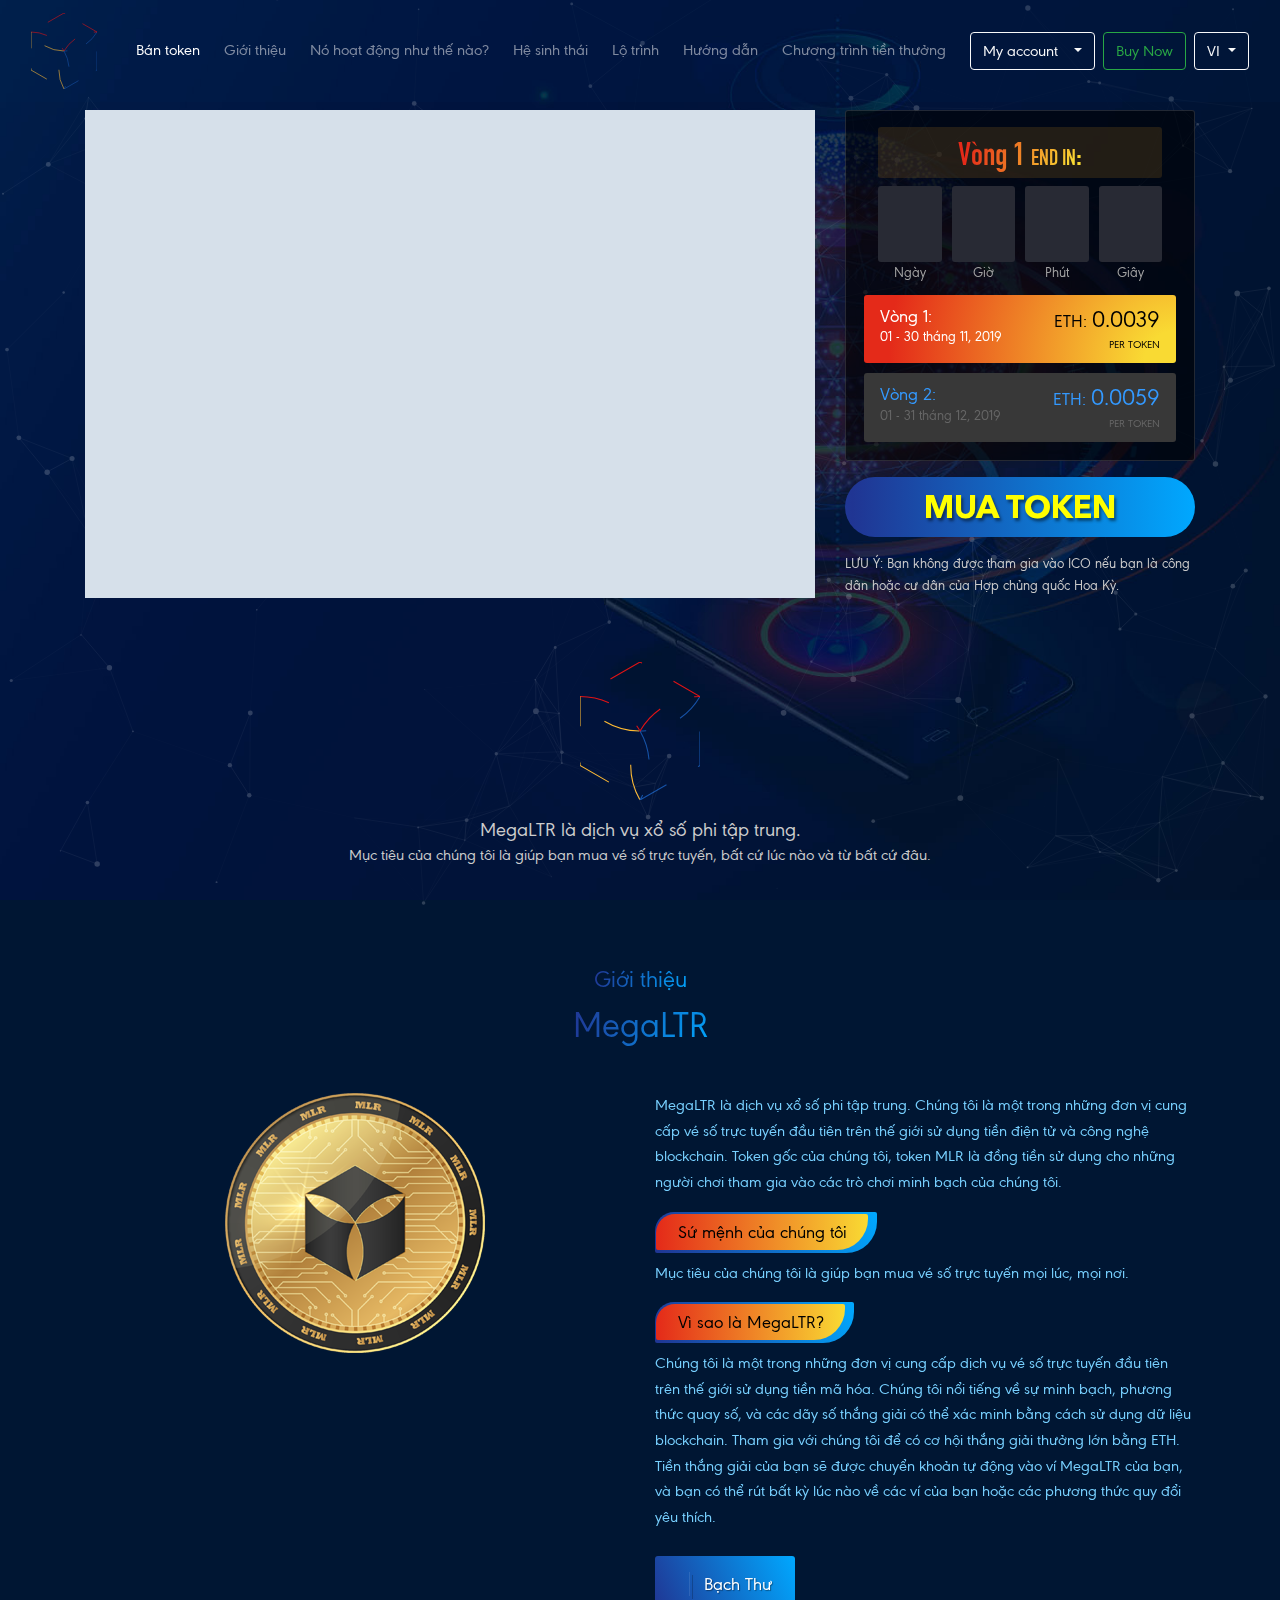
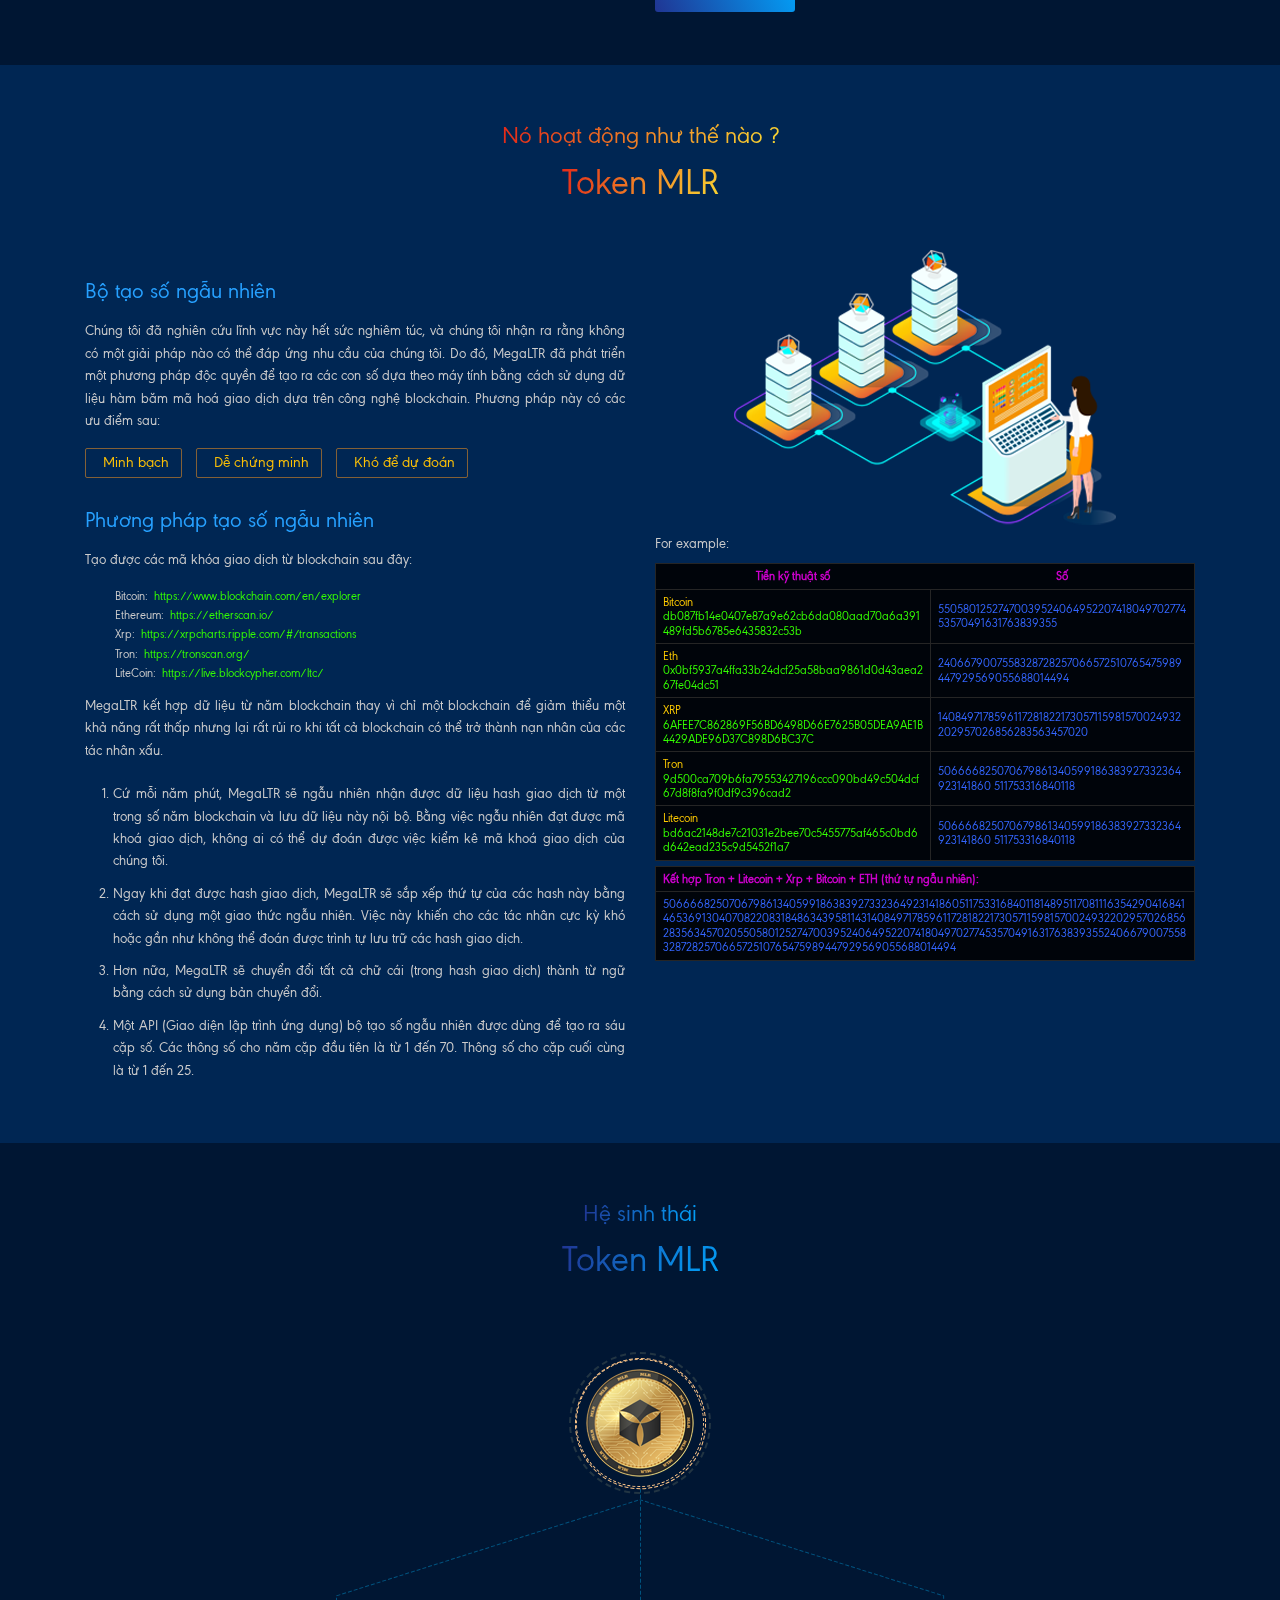
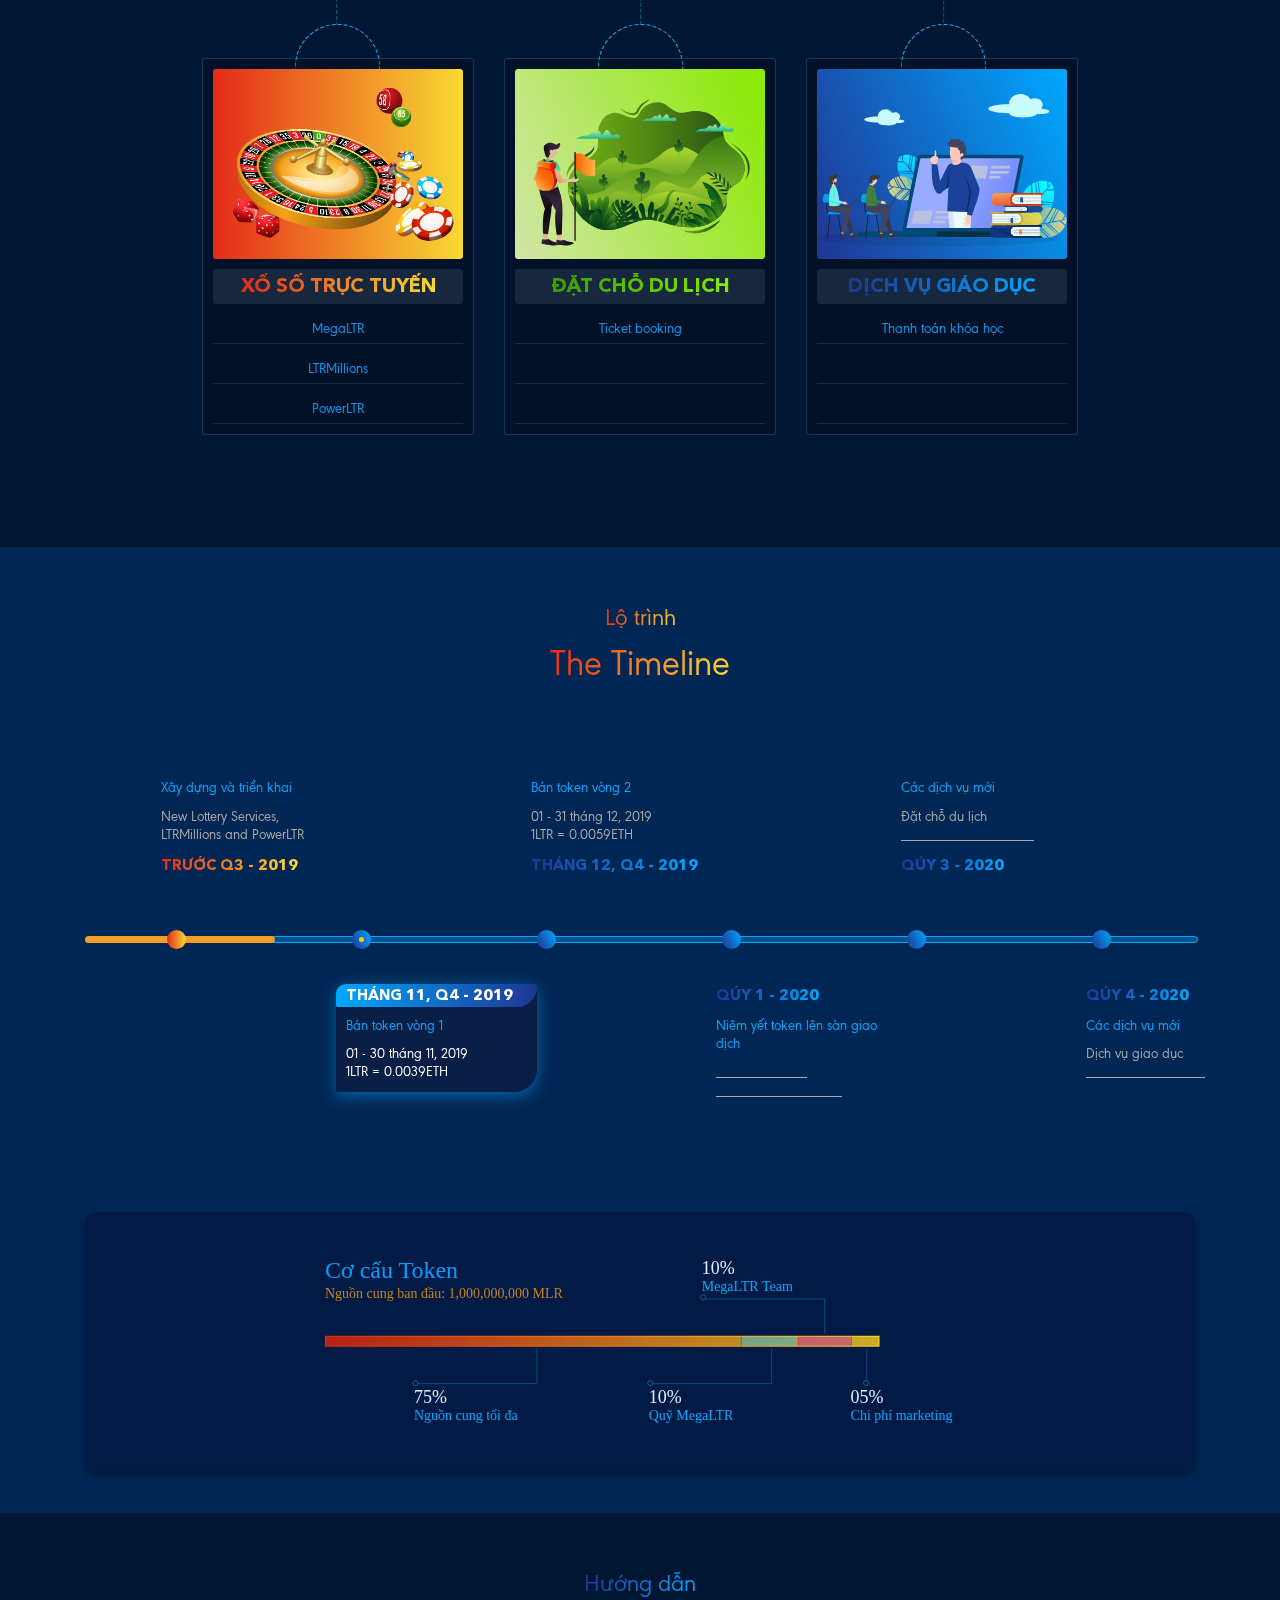
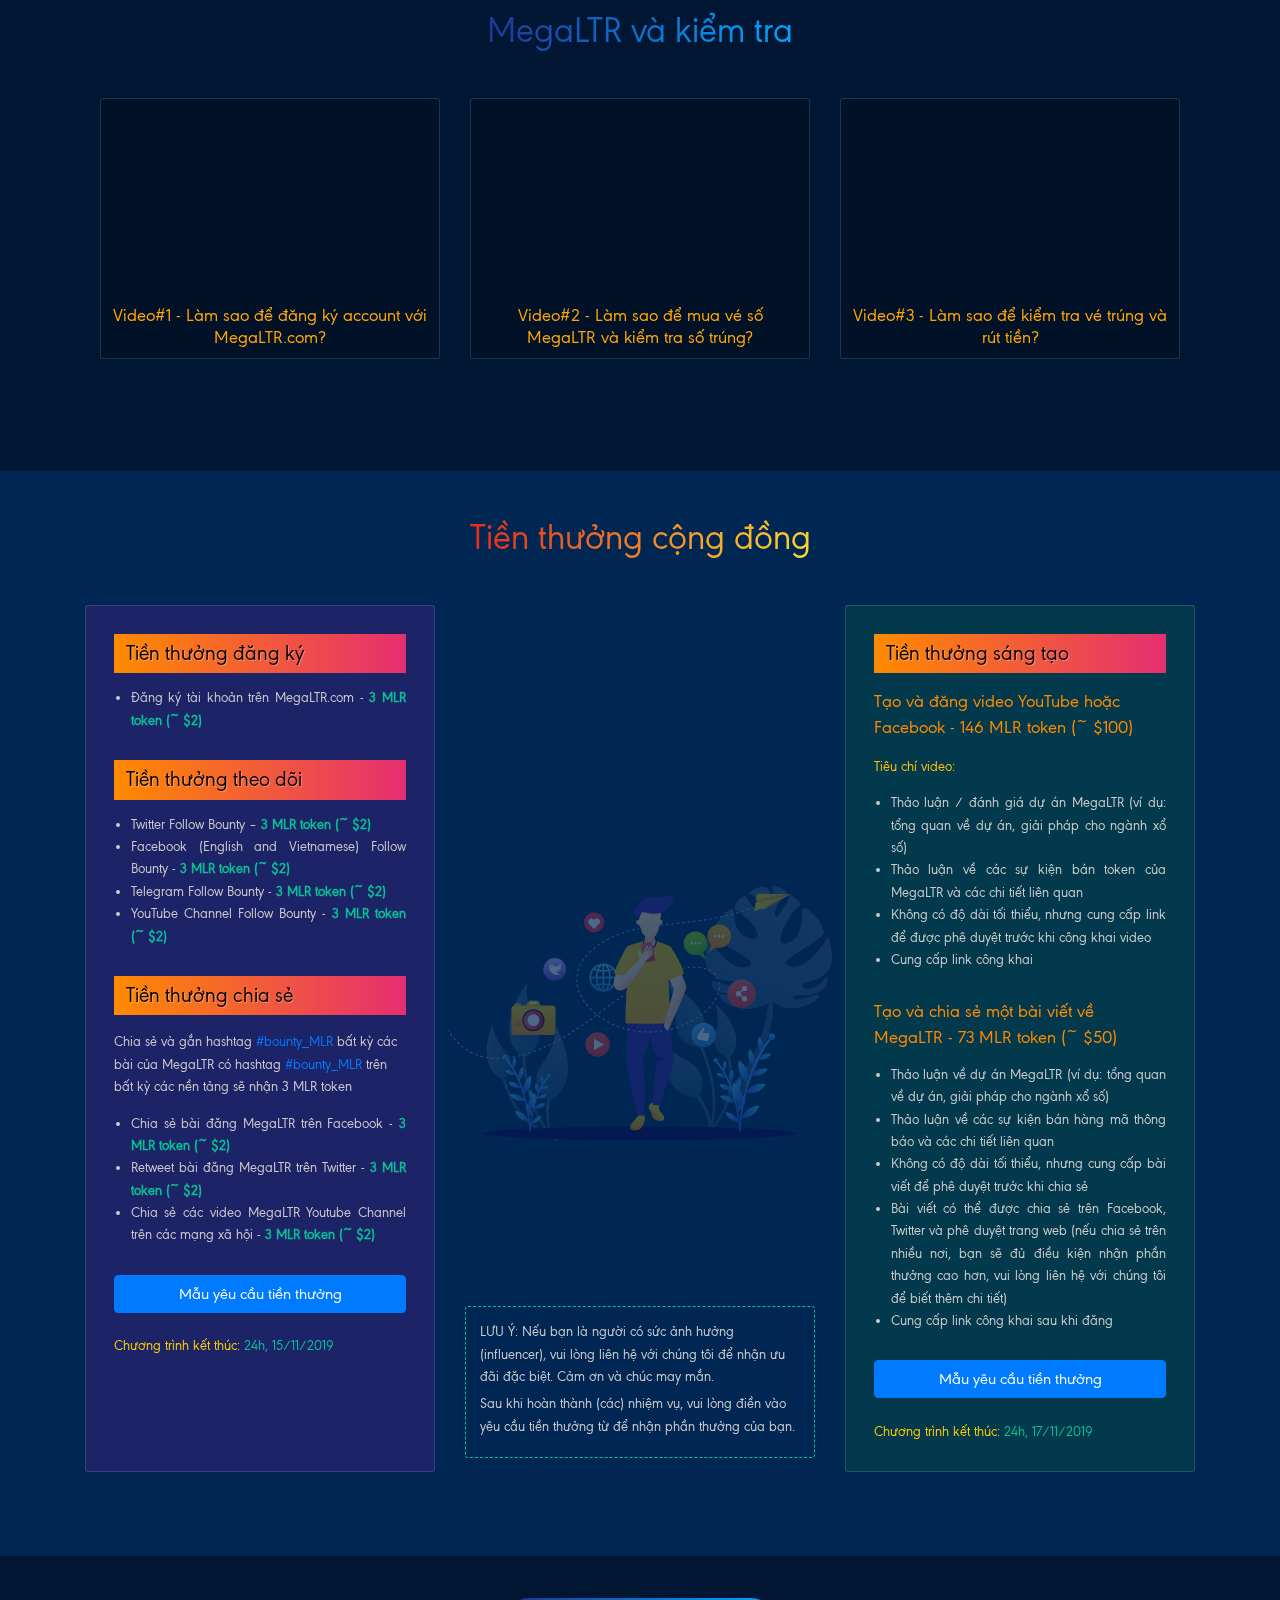
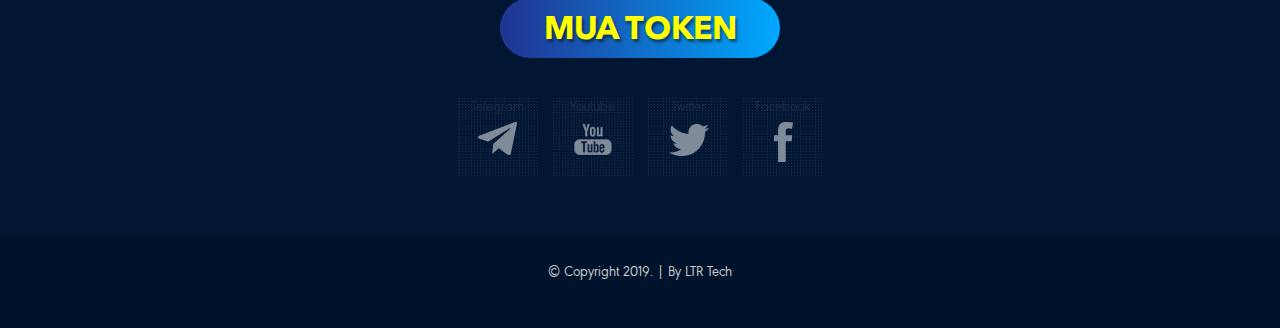
==== commit a8b6a71f: "update 20-10" ====
--- a/page_vi.html
+++ b/page_vi.html
@@ -86,7 +86,7 @@
                 <div class="video_play_wrapper">
                     <div class="video_play" id="video_play">
                         <iframe width="100%" height="100%"
-                                src="https://www.youtube.com/embed/QaZCP3Sj1Gw?showinfo=0&amp;modestbranding=1&amp;rel=0&amp;disablekb=1&amp;iv_load_policy=3&amp;cc_load_policy=1&amp;autoplay=0&amp;start=0&amp;loop=0&amp;autohide=1"
+                                src="https://www.youtube.com/embed/f3RFf_IYiKU?showinfo=0&amp;modestbranding=1&amp;rel=0&amp;disablekb=1&amp;iv_load_policy=3&amp;cc_load_policy=1&amp;autoplay=0&amp;start=0&amp;loop=0&amp;autohide=1"
                                 frameborder="0" allowfullscreen="allowfullscreen"></iframe>
                     </div>
                 </div>
@@ -138,7 +138,10 @@
                     </div>
                 </div>
                 <div class="mt-3">
-                    <a class="btn-buy-now" href="#"><span>Mua ngay</span></a>
+                    <a class="btn-buy-now" href="#"><span>Mua Token</span></a>
+                </div>
+                <div class="mt-3">
+                    LƯU Ý: Bạn không được tham gia vào ICO nếu bạn là công dân hoặc cư dân của Hợp chủng quốc Hoa Kỳ.
                 </div>
             </div>
         </div>
@@ -182,7 +185,7 @@
                         hoặc
                         các phương thức quy đổi yêu thích.</p>
                     <div class="py-4">
-                        <a href="./doc/MLR_Whitepaper_VI_v1.2.pdf" class="btn-wpp"><span
+                        <a href="./doc/MLR_Whitepaper_VI_v1.3.pdf" class="btn-wpp"><span
                                 class="lnr lnr-file-empty"></span> <span>Bạch Thư</span></a>
                     </div>
                 </div>
@@ -586,8 +589,7 @@
                             <li>Cung cấp link công khai sau khi đăng</li>
                         </ul>
                         <a class="btn btn-block btn-primary" target="_blank"
-                           href="https://forms.gle/NWdFf7oH487e61wy6">Mẫu
-                            yêu cầu tiền thưởng</a>
+                           href="https://forms.gle/NWdFf7oH487e61wy6">Mẫu yêu cầu tiền thưởng</a>
                         <div class="campaign-ends">
                             <span class="lnr lnr-clock"></span> Chương trình kết thúc: <span>24h, 17/11/2019</span>
                         </div>
@@ -601,7 +603,7 @@
 <footer>
     <div class="footer text-center">
         <div class="container">
-            <a class="btn-buy-now tiktoc" href="#"><span>Mua ngay</span></a>
+            <a class="btn-buy-now tiktoc" href="#"><span>Mua Token</span></a>
             <ul class="social mt-4">
                 <li><a target="_blank" href="https://t.me/MegaLTR" class="social-telegram">Telegram</a></li>
                 <li><a target="_blank"
@@ -623,7 +625,7 @@
 <script src="./js/app.js"></script>
 
 <script type="text/javascript">
-    var countDownDate = new Date("Nov 01, 2019 0:0:0").getTime();
+    var countDownDate = new Date("Nov 01, 2019 17:0:0").getTime();
     var x = setInterval(function () {
         var now = new Date().getTime();
         var distance = countDownDate - now;
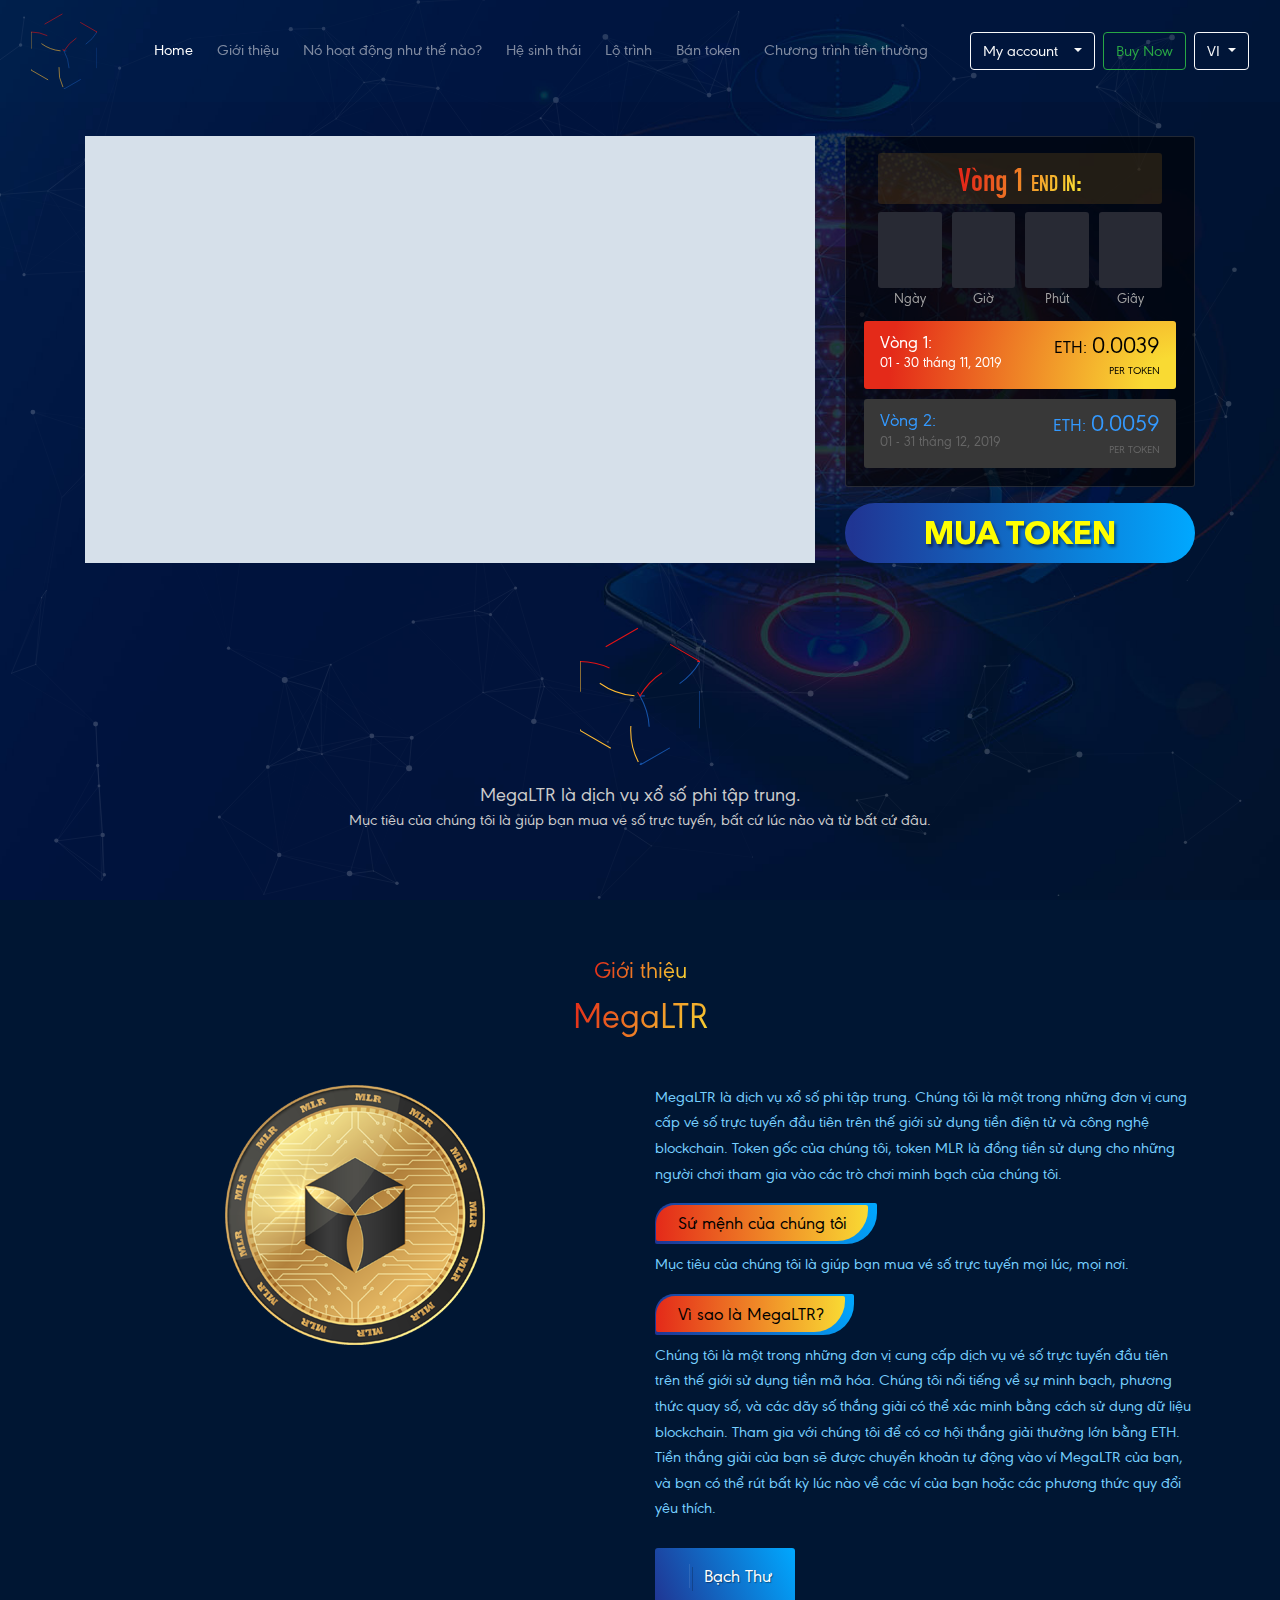
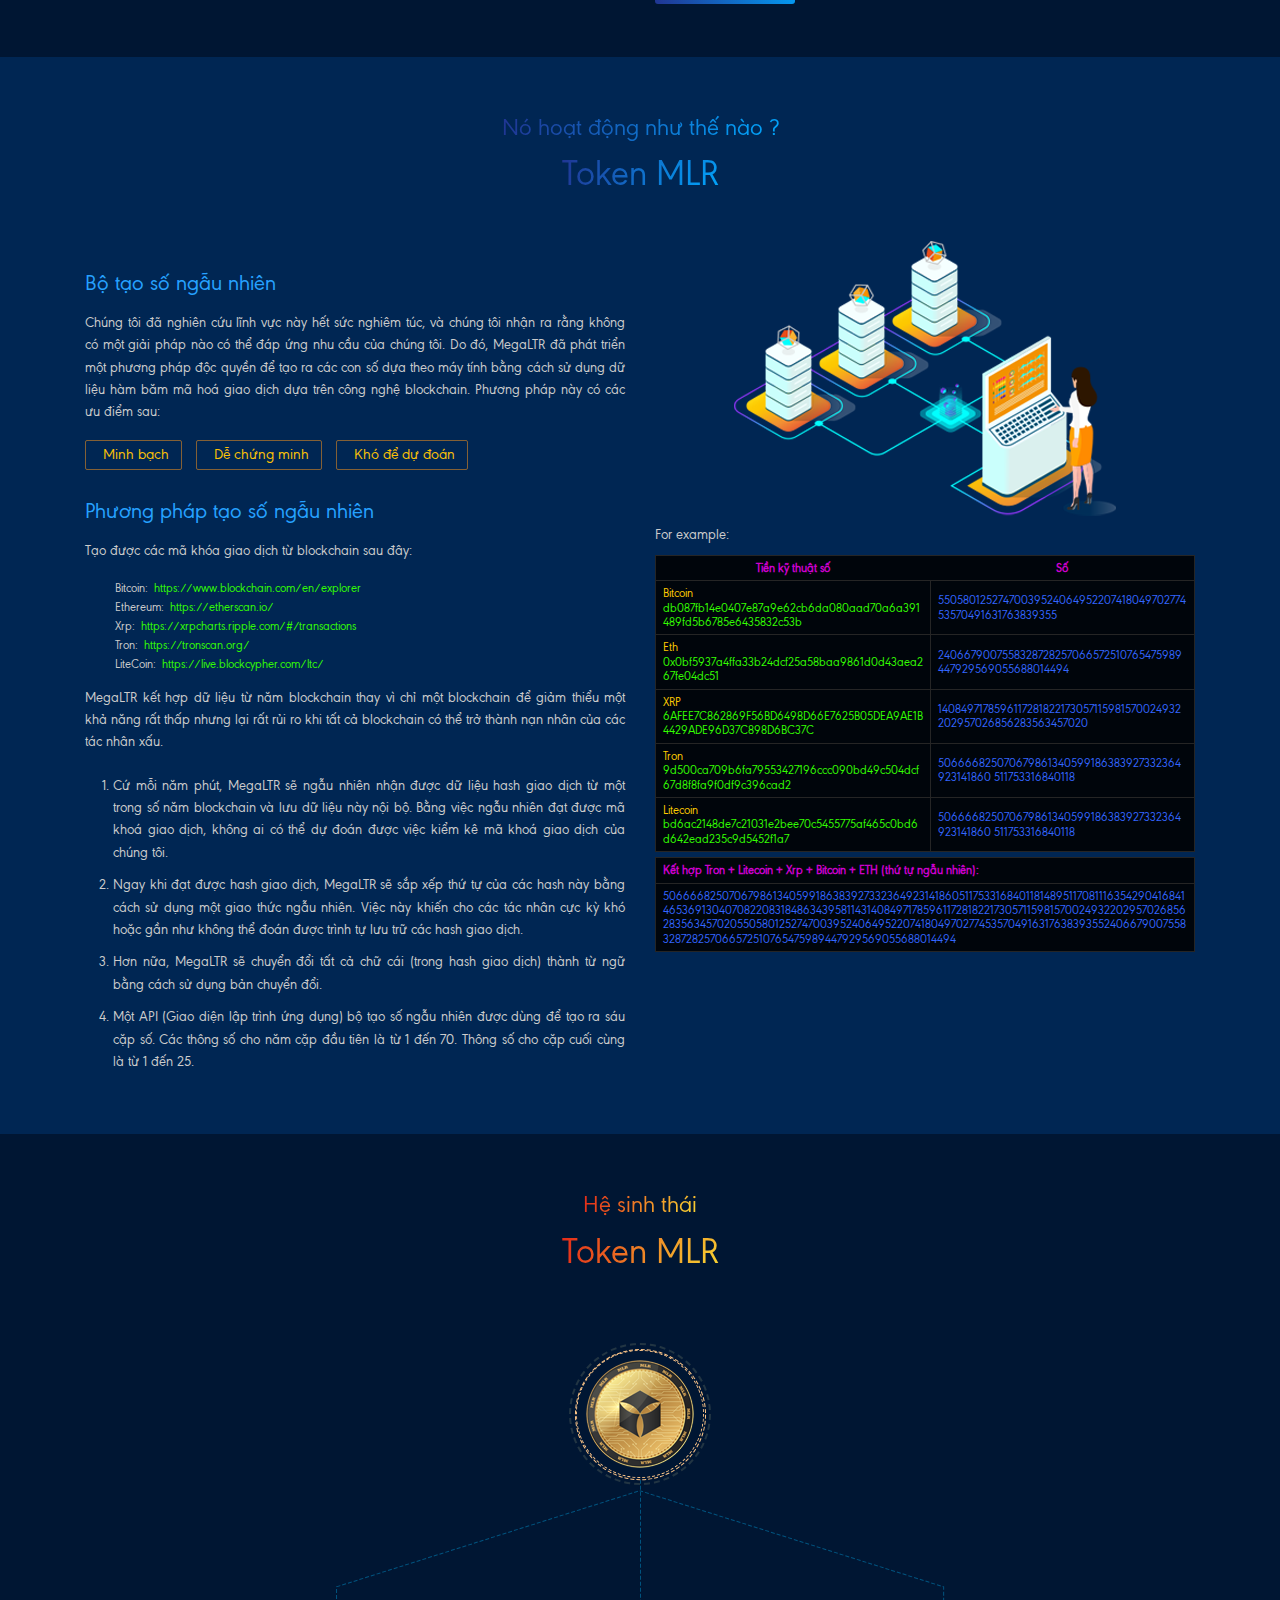
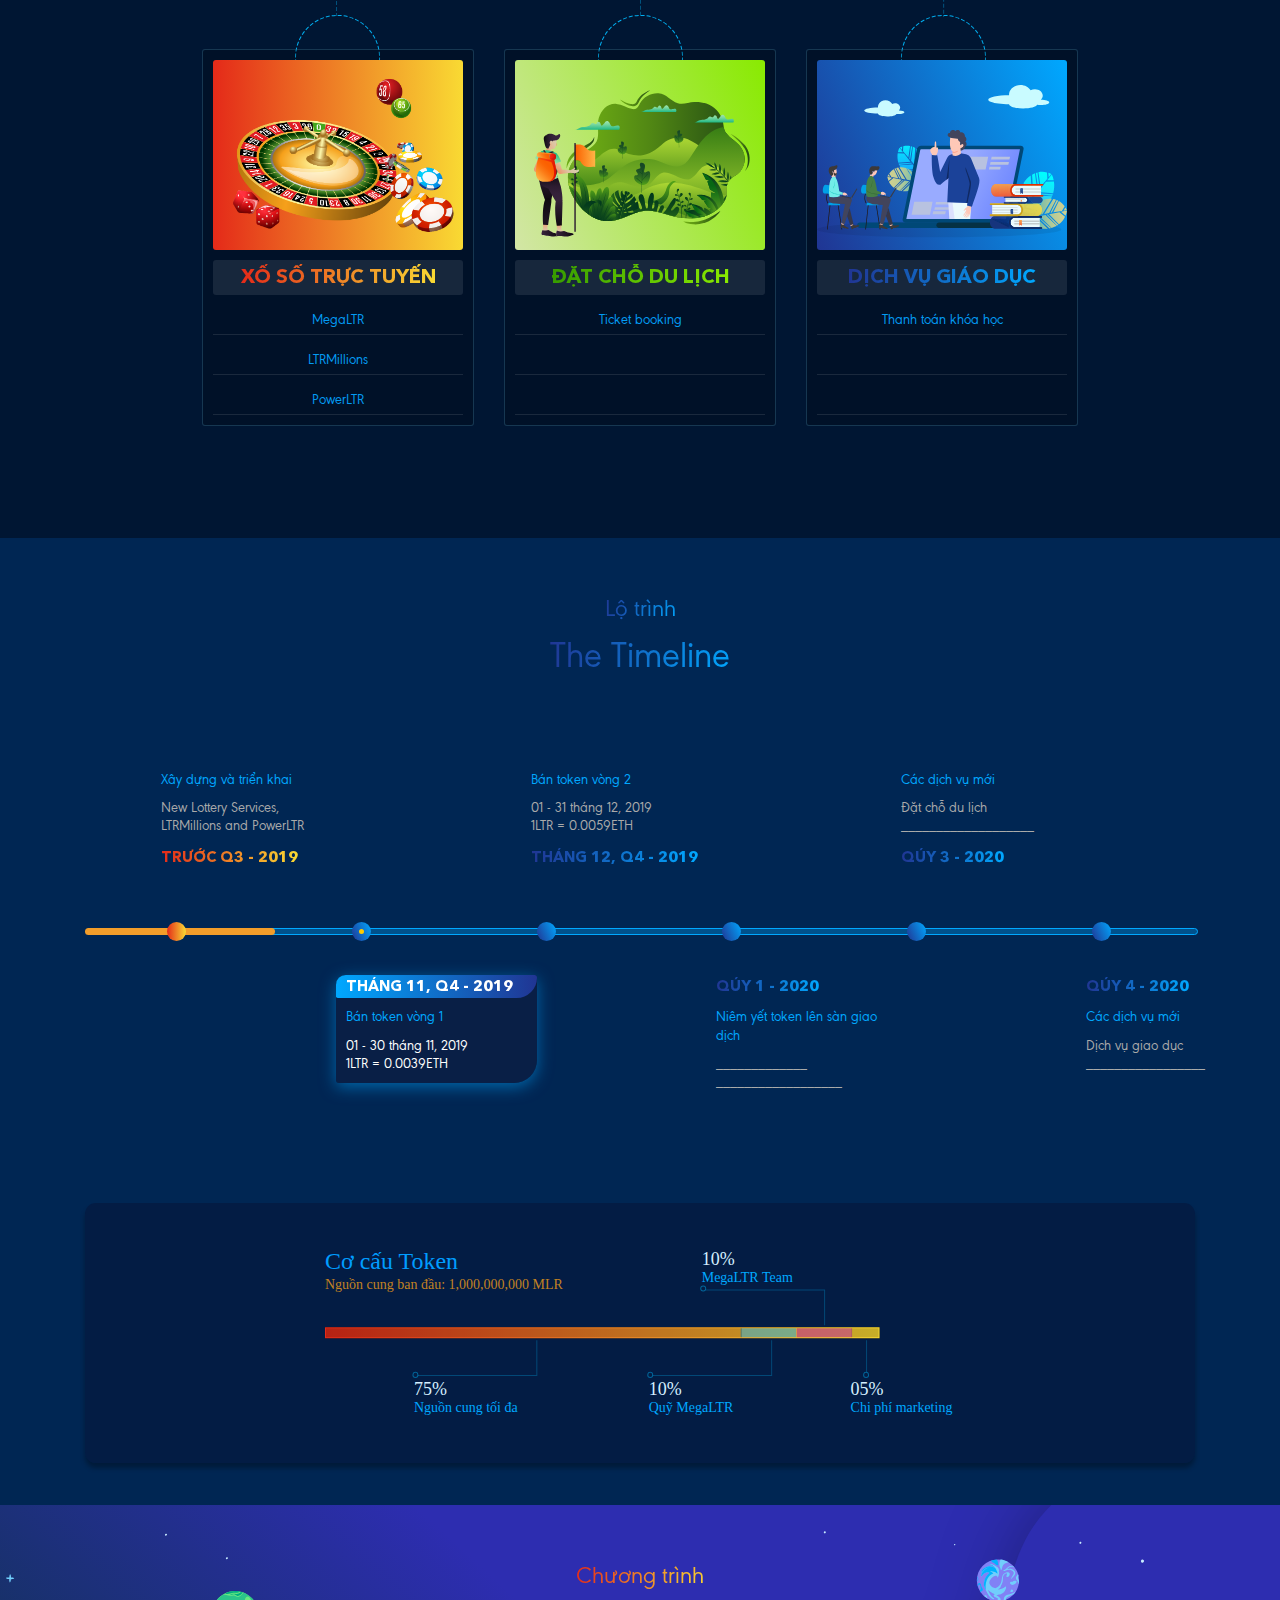
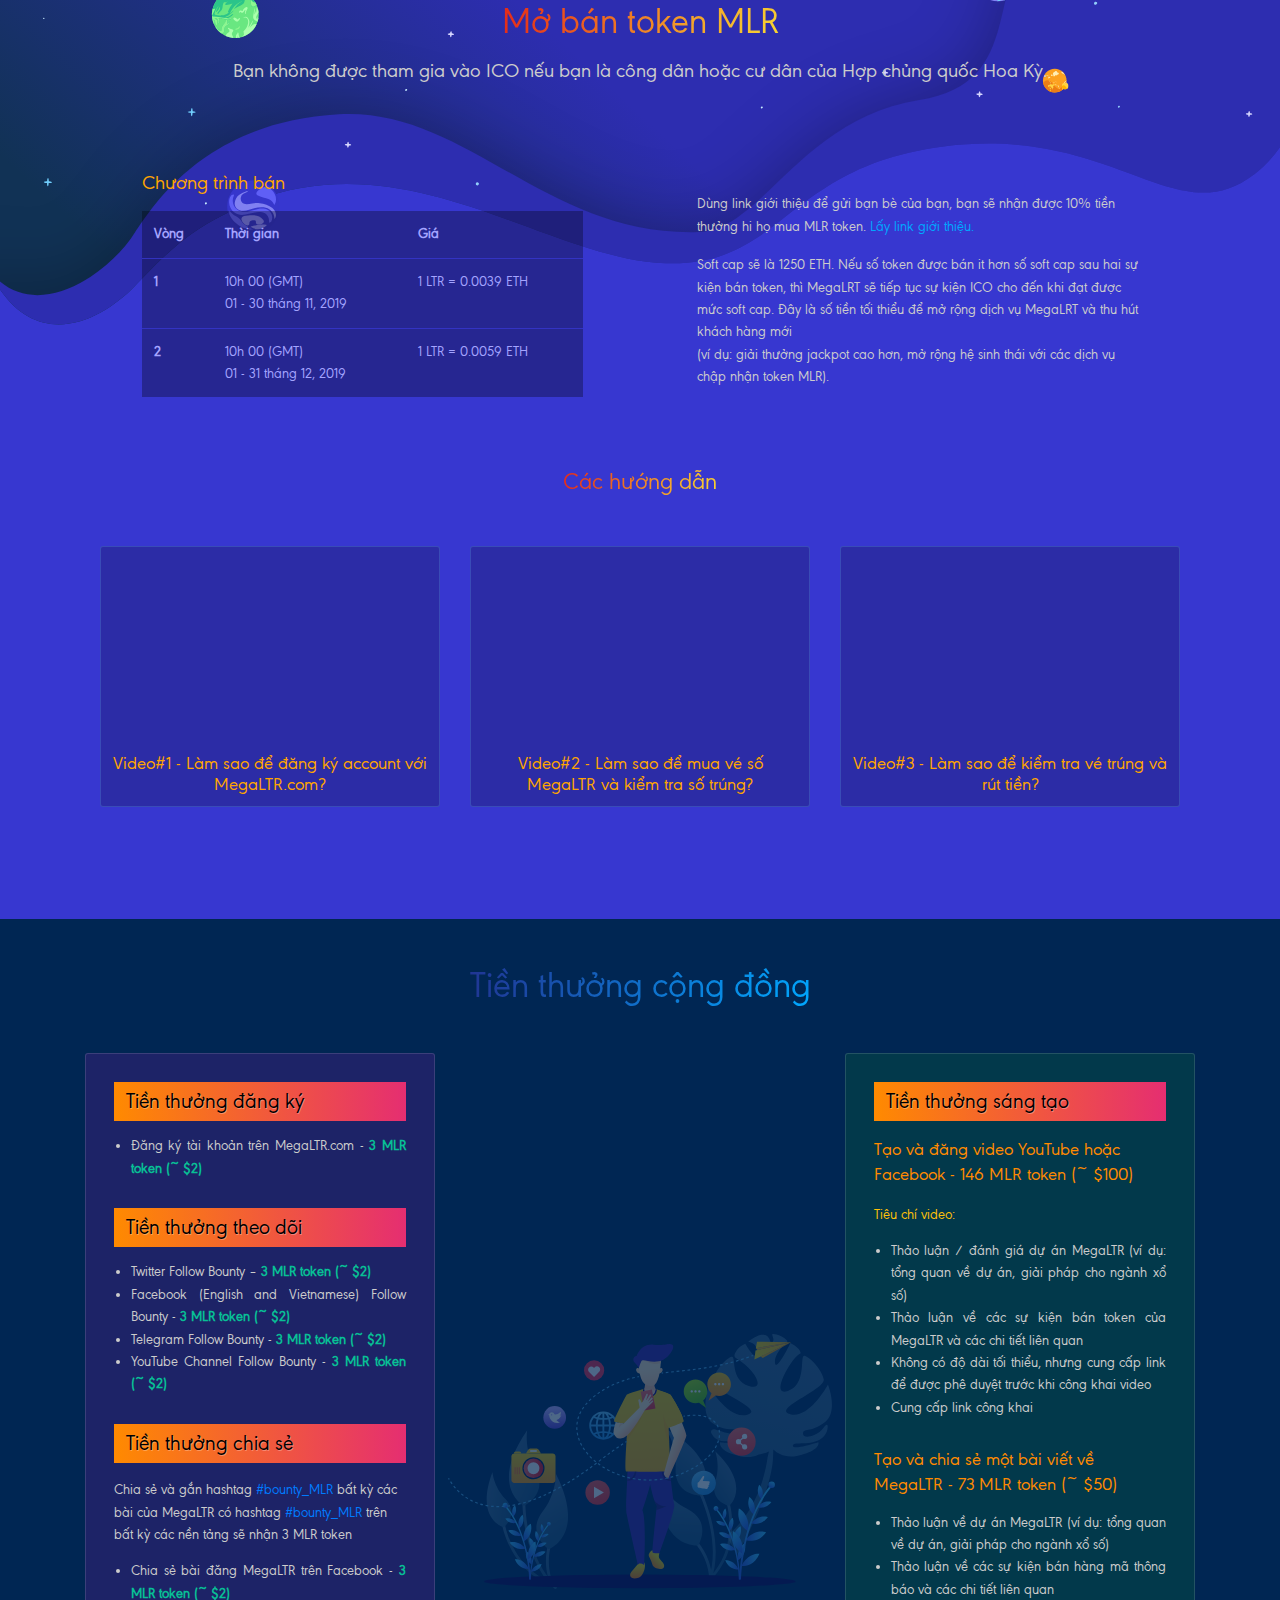
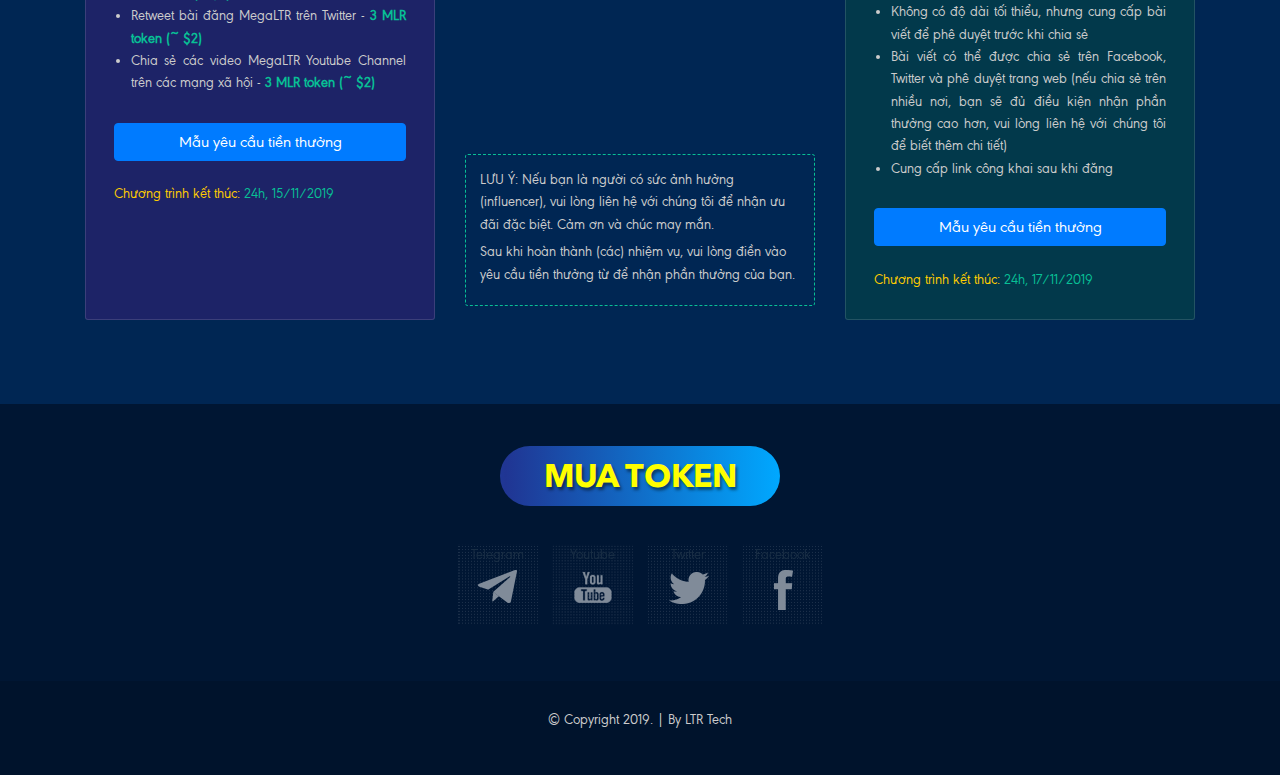
==== commit f4b4a4a2: "update" ====
--- a/page_vi.html
+++ b/page_vi.html
@@ -23,7 +23,7 @@
         <div class="collapse navbar-collapse" id="navbarCollapse">
             <ul class="navbar-nav mx-auto">
                 <li class="nav-item active">
-                    <a class="nav-link" href="#neo1">Bán token</a>
+                    <a class="nav-link" href="#neo1">Home</a>
                 </li>
                 <li class="nav-item">
                     <a class="nav-link" href="#neo2">Giới thiệu</a>
@@ -38,7 +38,7 @@
                     <a class="nav-link" href="#neo5">Lộ trình</a>
                 </li>
                 <li class="nav-item">
-                    <a class="nav-link" href="#neo6">Hướng dẫn</a>
+                    <a class="nav-link" href="#neo6">Bán token</a>
                 </li>
                 <li class="nav-item">
                     <a class="nav-link" href="#neo7">Chương trình tiền thưởng</a>
@@ -139,9 +139,6 @@
                 </div>
                 <div class="mt-3">
                     <a class="btn-buy-now" href="#"><span>Mua Token</span></a>
-                </div>
-                <div class="mt-3">
-                    LƯU Ý: Bạn không được tham gia vào ICO nếu bạn là công dân hoặc cư dân của Hợp chủng quốc Hoa Kỳ.
                 </div>
             </div>
         </div>
@@ -480,10 +477,73 @@
     <div class="container">
         <div class="section-head">
             <h2>
-                <small>Hướng dẫn</small>
-                <br><span>MegaLTR và kiểm tra</span></h2>
+                <small>Chương trình</small>
+                <br><span>Mở bán token MLR</span>
+            </h2>
+            <h5>
+                Bạn không được tham gia vào ICO nếu bạn là công dân hoặc cư dân của Hợp chủng quốc Hoa Kỳ.
+            </h5>
+        </div>
+        <div class="token-sales">
+            <div class="container">
+                <div class="row">
+                    <div class="col-md-6">
+                        <div class="paragraph3">
+                            <h4>Chương trình bán</h4>
+                            <table class="table table-token">
+                                <thead>
+                                <tr>
+                                    <th scope="col">Vòng</th>
+                                    <th scope="col">Thời gian</th>
+                                    <th scope="col">Giá</th>
+                                </tr>
+                                </thead>
+                                <tbody>
+                                <tr>
+                                    <th scope="row">1</th>
+                                    <td>
+                                        10h 00 (GMT)</br>
+                                        01 - 30 tháng 11, 2019
+                                    </td>
+                                    <td>1 LTR = 0.0039 ETH</td>
+                                </tr>
+                                <tr>
+                                    <th scope="row">2</th>
+                                    <td>
+                                        10h 00 (GMT)</br>
+                                        01 - 31 tháng 12, 2019
+                                    </td>
+                                    <td>1 LTR = 0.0059 ETH</td>
+                                </tr>
+                                </tbody>
+                            </table>
+
+                        </div>
+                    </div>
+                    <div class="col-md-6">
+                        <div class="paragraph3">
+                            <p class="mt-4">
+                                Dùng link giới thiệu để gửi bạn bè của bạn, bạn sẽ nhận được 10% tiền thưởng hi họ mua
+                                MLR token. <a href="£">Lấy link giới thiệu.</a>
+                            </p>
+                            <p>
+                                Soft cap sẽ là 1250 ETH. Nếu số token được bán it hơn số soft cap sau hai sự kiện bán
+                                token, thì MegaLRT sẽ tiếp tục sự kiện ICO cho đến khi đạt được mức soft cap. Đây là số
+                                tiền tối thiểu để mở rộng dịch vụ MegaLRT và thu hút khách hàng mới
+                                </br>(ví dụ: giải thưởng jackpot cao hơn, mở rộng hệ sinh thái với các dịch vụ chập
+                                nhận token MLR).
+                            </p>
+                        </div>
+                    </div>
+                </div>
+            </div>
         </div>
         <div class="ecosystem news">
+            <div class="section-head">
+                <h2>
+                    <small>Các hướng dẫn</small>
+                </h2>
+            </div>
             <div class="ecosystem-wrap">
                 <div class="ecosystem-item">
                     <div class="ecosystem-thumb">
--- a/css/style.css
+++ b/css/style.css
@@ -494,10 +494,14 @@
     font-size: 24px;
 }
 
-.section-main:nth-child(2n+0) .section-head h2 * {
+.section-main:nth-child(2n+1) .section-head h2 * {
     background: radial-gradient(circle farthest-corner at right bottom, #f9da33 0%, #e42a19 100%);
     -webkit-background-clip: text;
     -webkit-text-fill-color: transparent;
+}
+
+.section-head h5{
+    margin-top: 0.5em;
 }
 
 .paragraph {
@@ -967,6 +971,37 @@
     -webkit-animation: ware ease-out infinite 1.2s;
 }
 
+.sec-6 {
+    background: #3737d0 url(./../img/plus-bck.svg) center top no-repeat;
+    background-size: 110%;
+}
+
+.token-sales {
+}
+
+.paragraph3 {
+    padding: 3em;
+}
+
+.paragraph3 h4 {
+    font-size: 20px;
+    color: orange;
+}
+
+.paragraph3 a {
+    color: #00a8ff;
+}
+
+.table-token {
+    color: #a4a4ff;
+    margin: 1em 0;
+}
+
+.table-token td,
+.table-token th {
+    background-color: rgba(0,0,0,.3);
+    border-color: rgba(55,55,208,0.8);
+}
 
 @-webkit-keyframes ware {
     from {
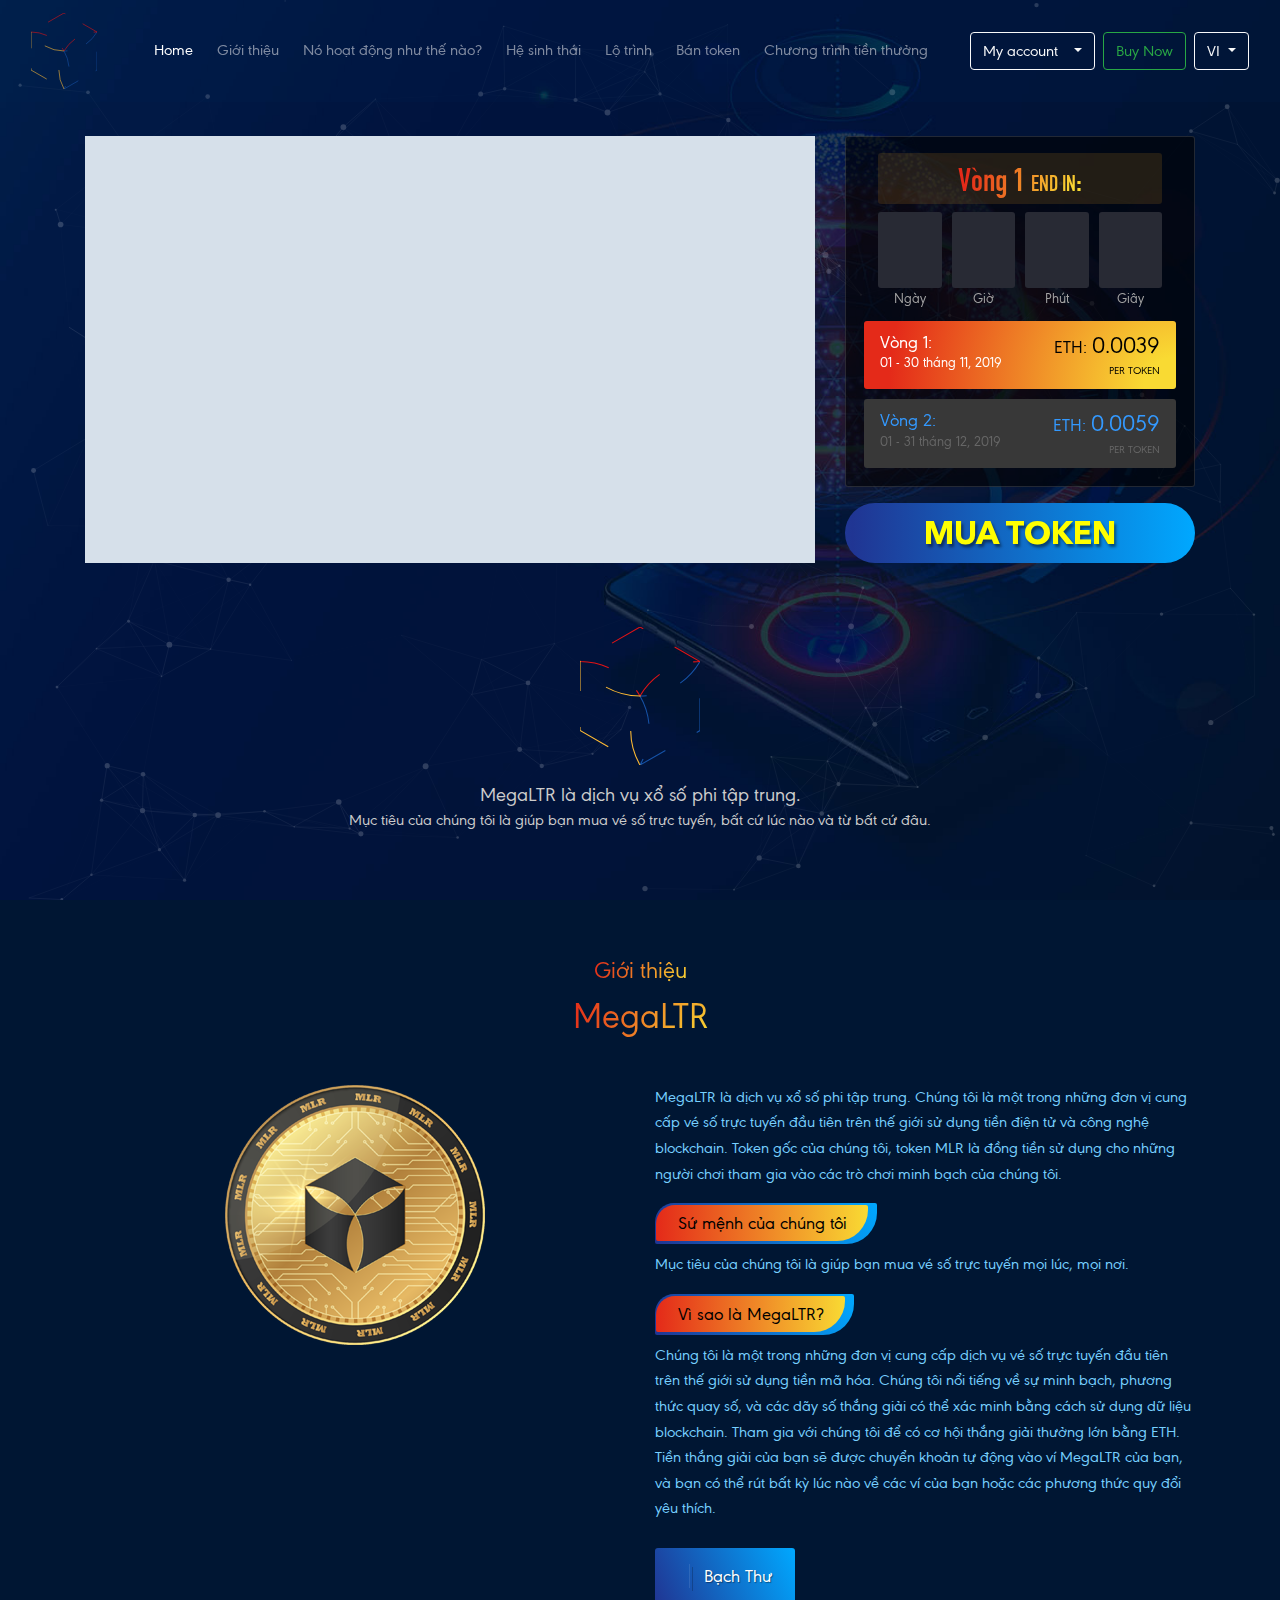
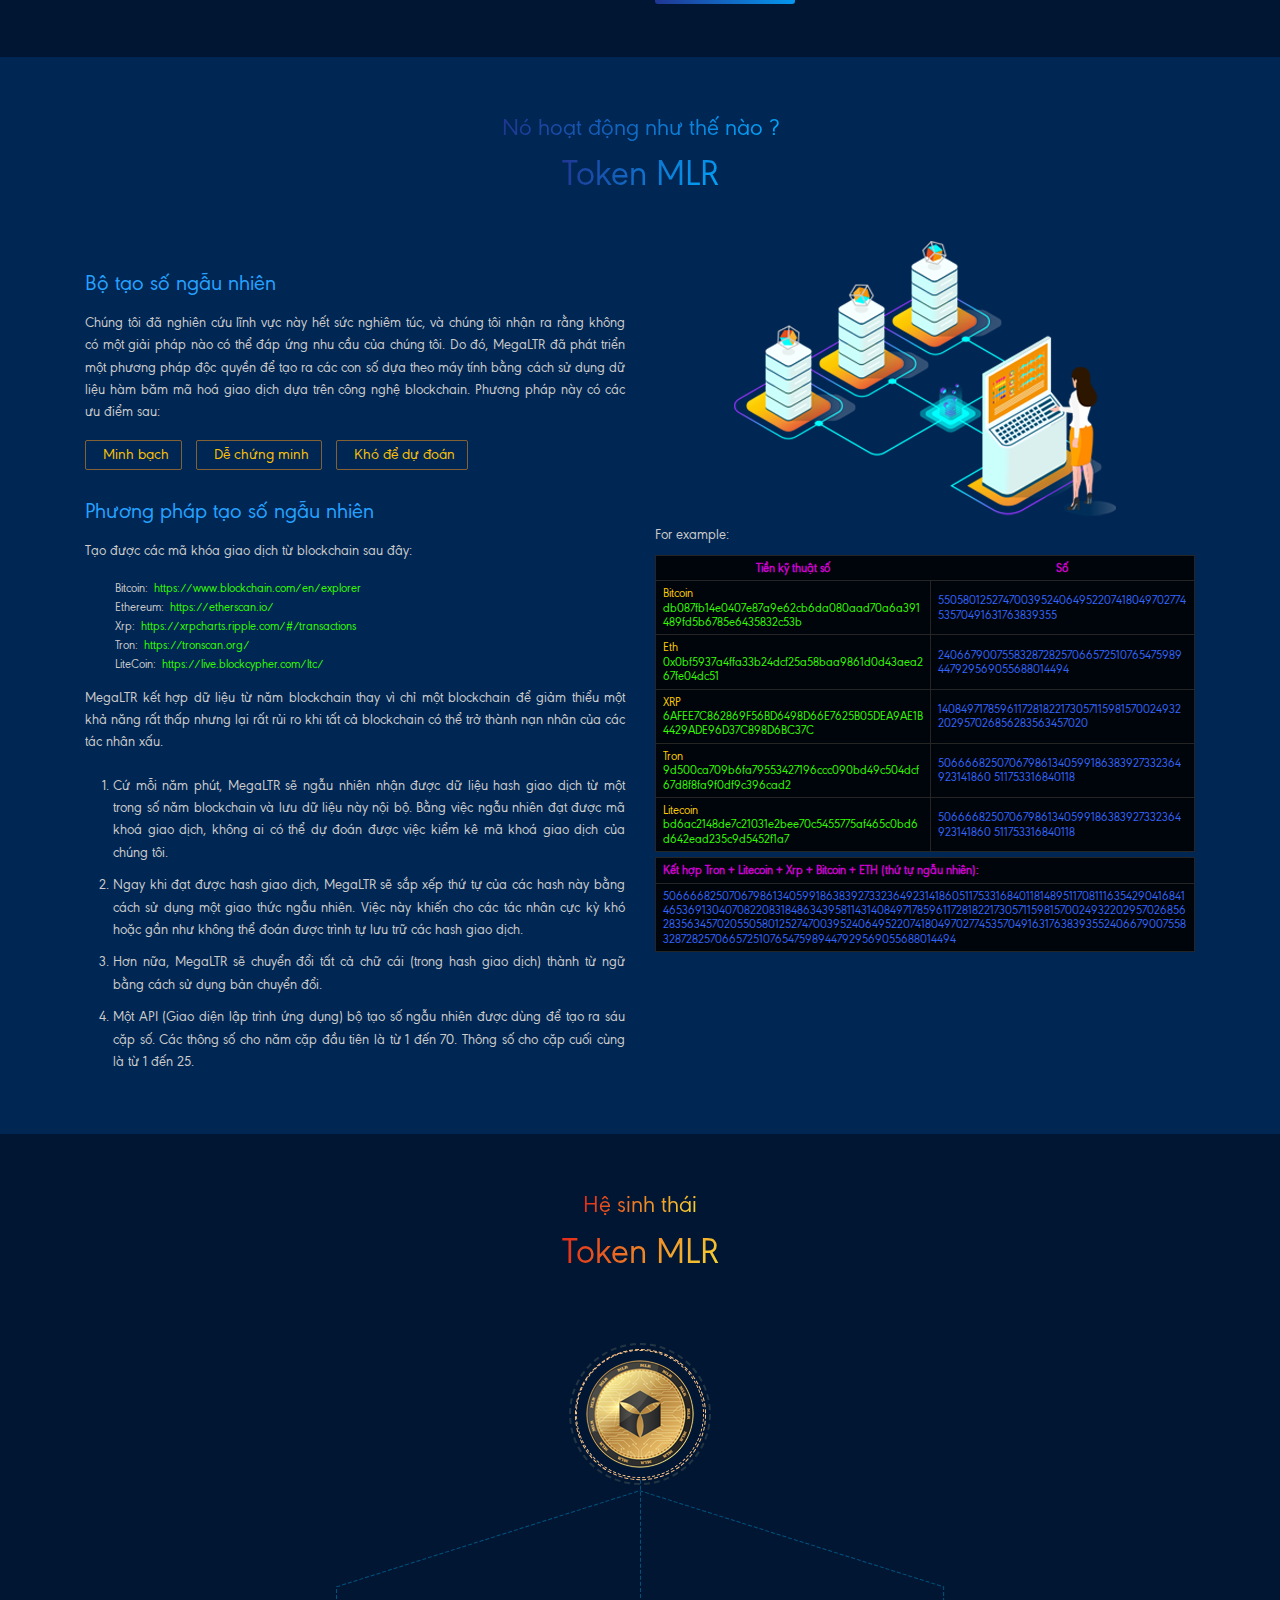
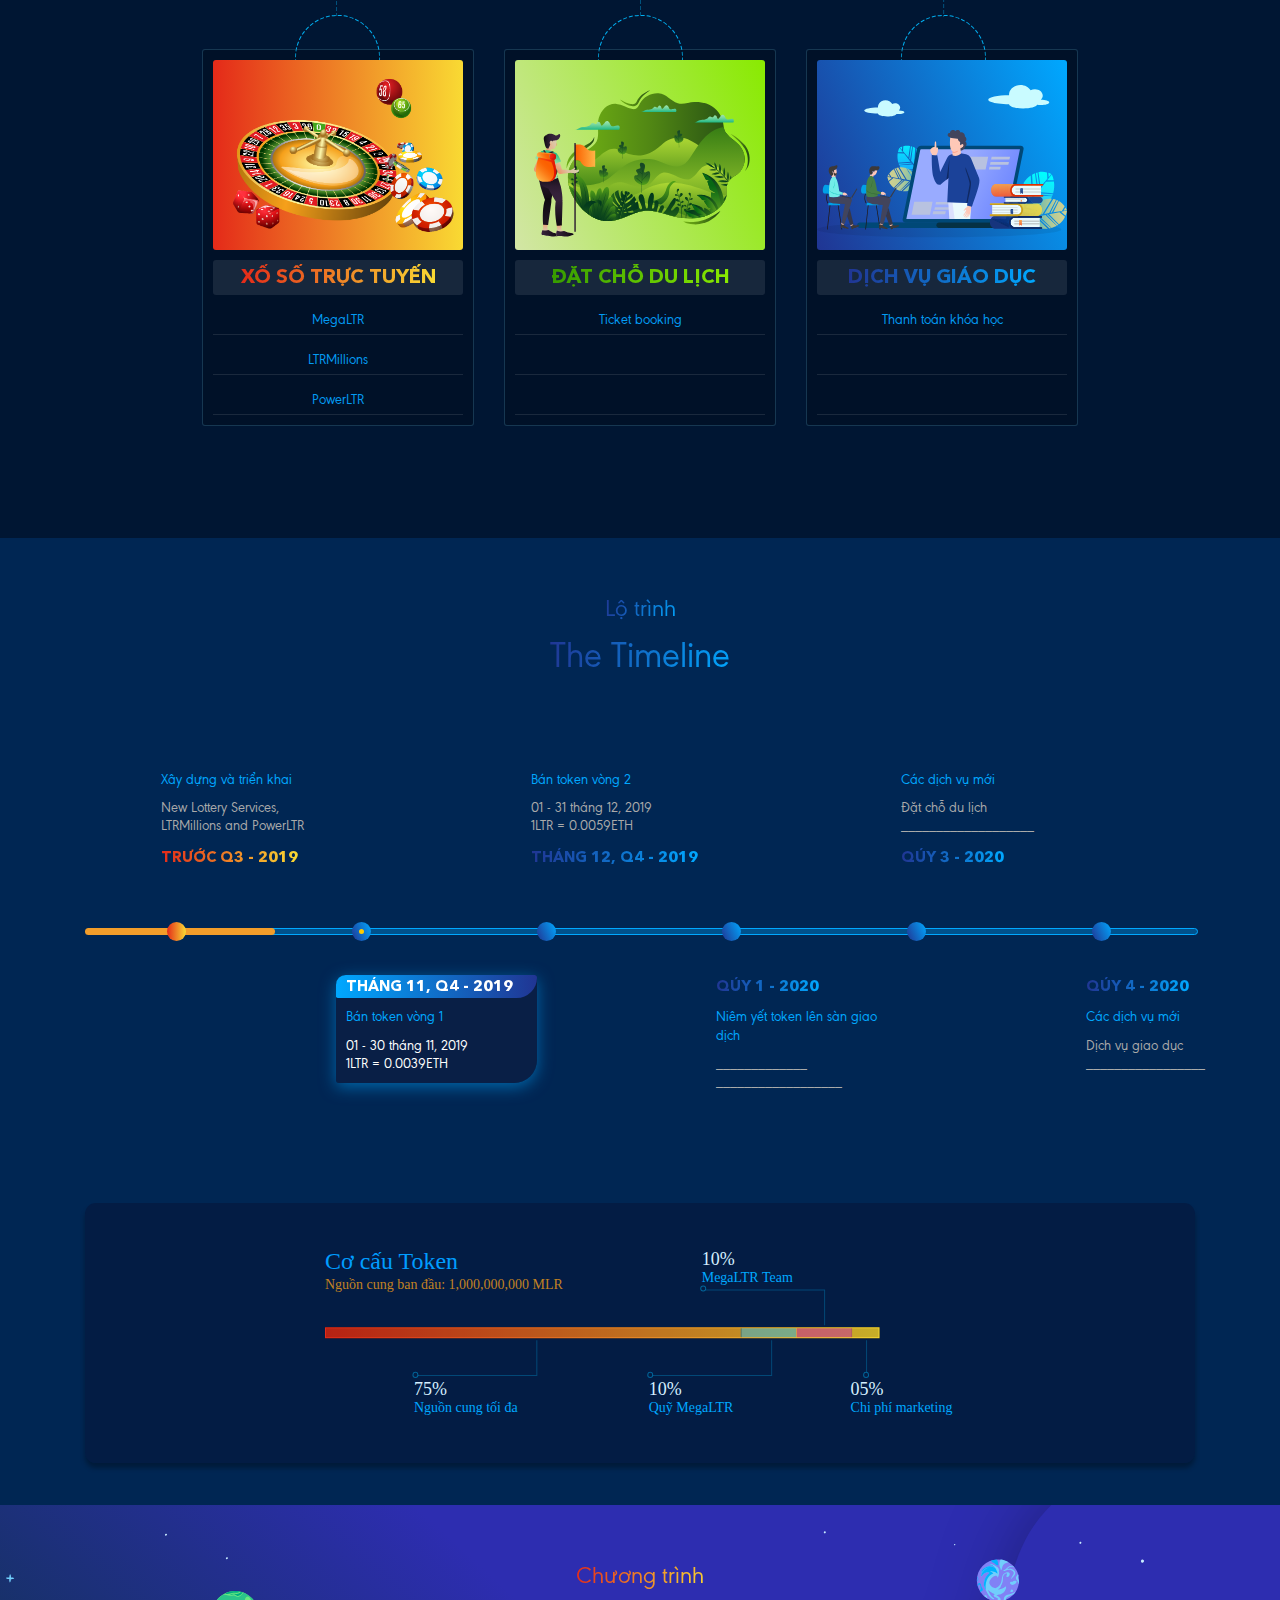
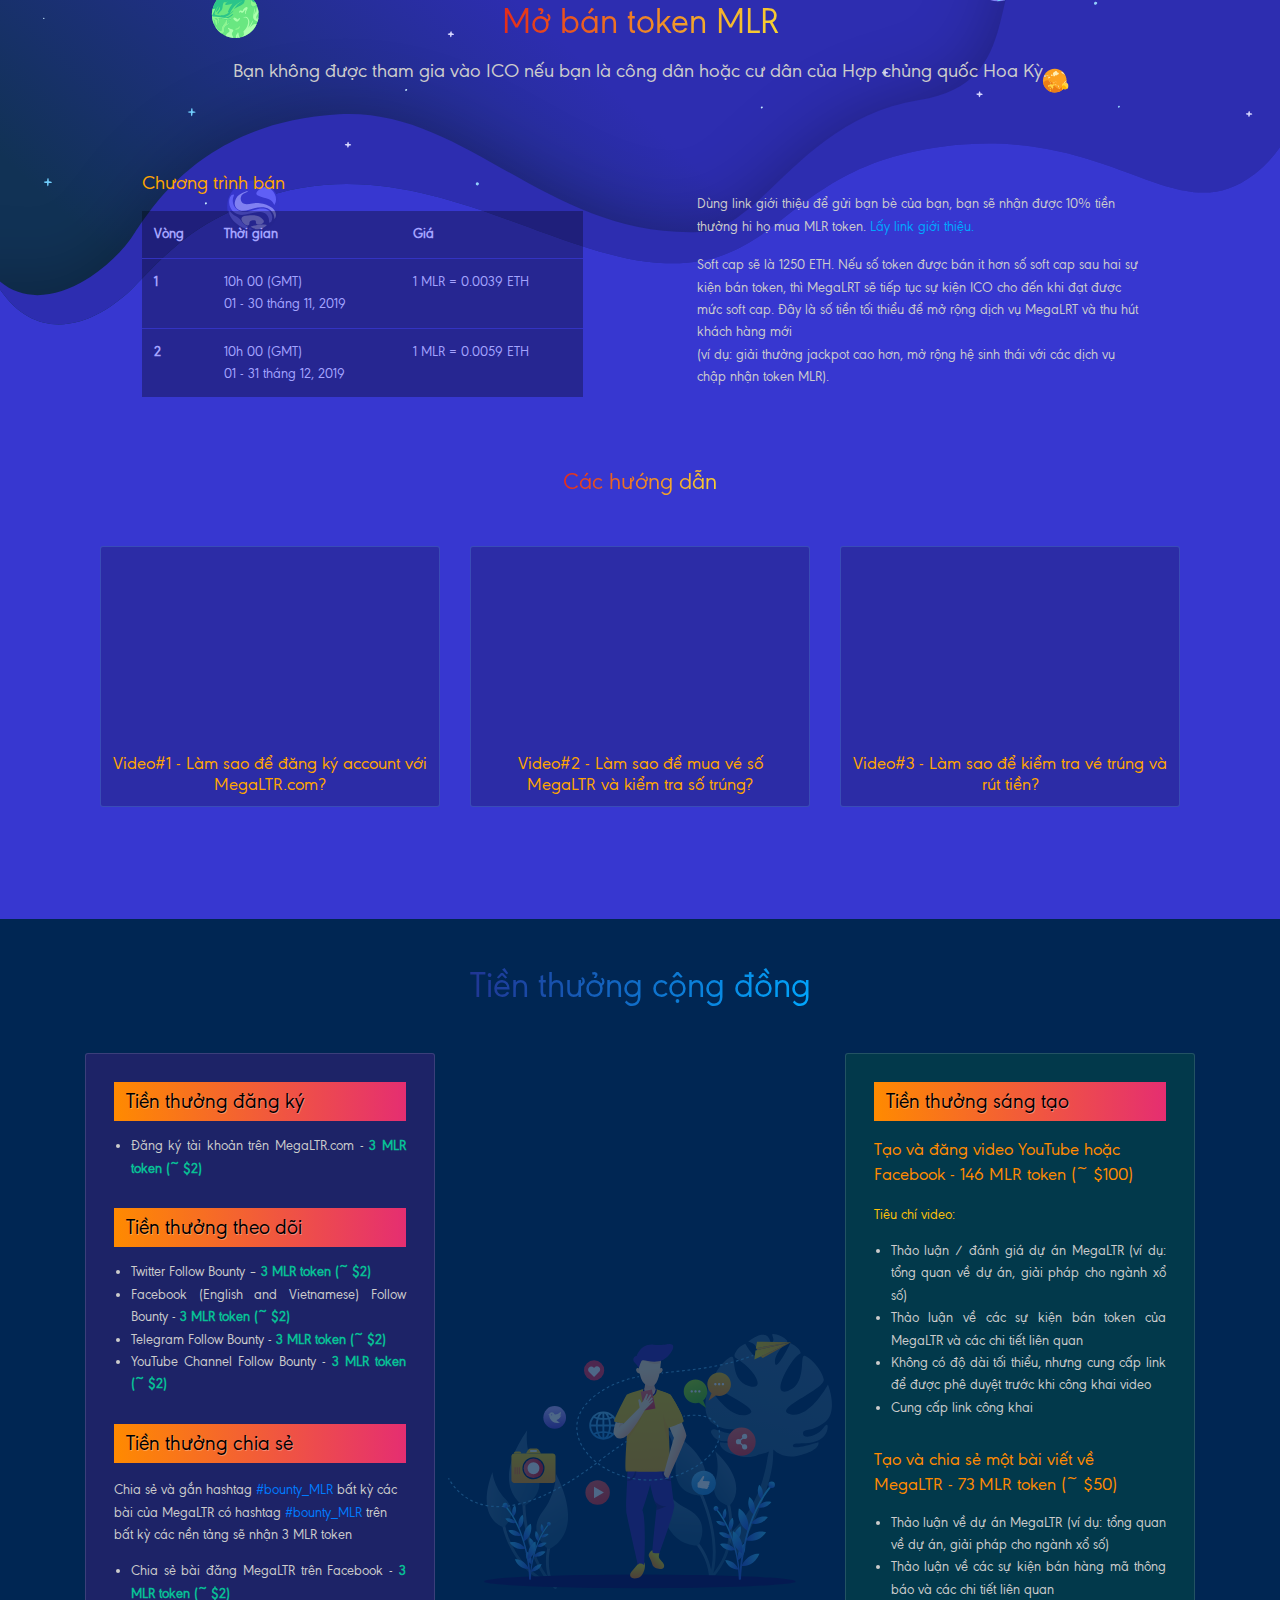
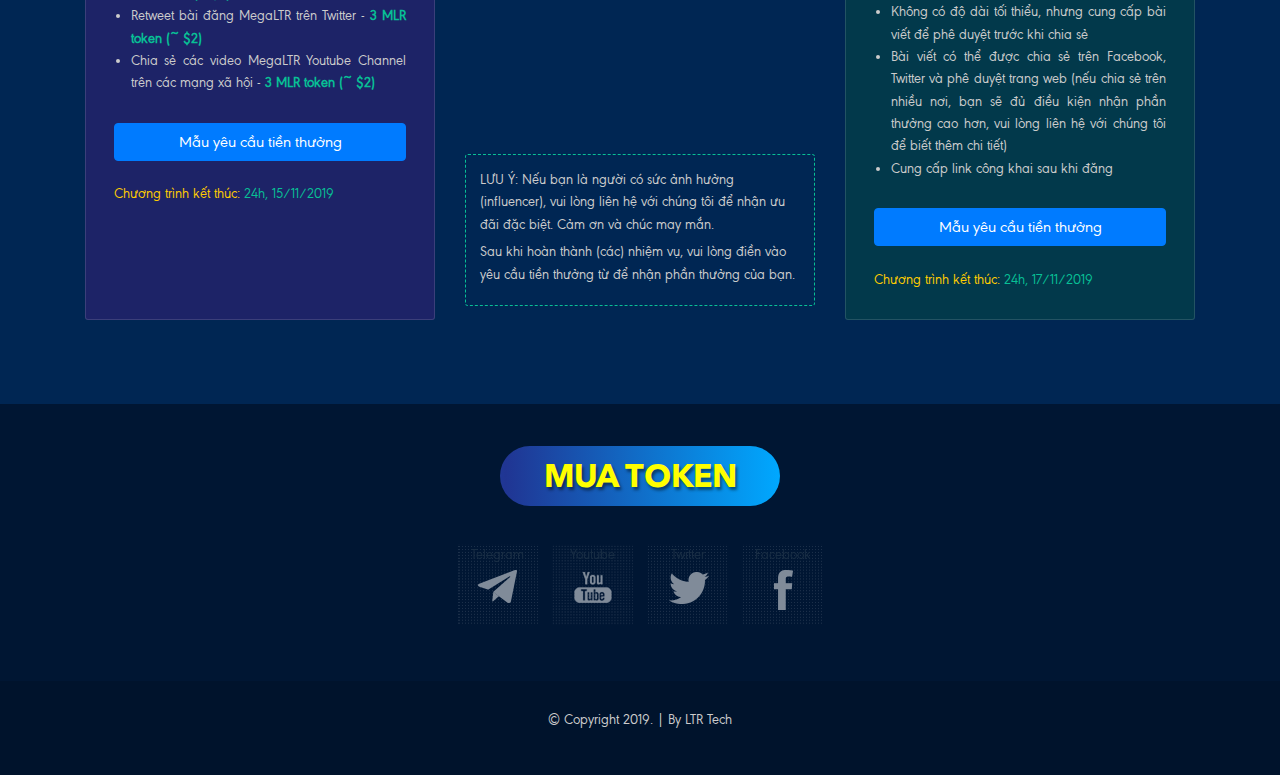
==== commit 926d1925: "add progress bar" ====
--- a/page_vi.html
+++ b/page_vi.html
@@ -505,7 +505,7 @@
                                         10h 00 (GMT)</br>
                                         01 - 30 tháng 11, 2019
                                     </td>
-                                    <td>1 LTR = 0.0039 ETH</td>
+                                    <td>1 MLR = 0.0039 ETH</td>
                                 </tr>
                                 <tr>
                                     <th scope="row">2</th>
@@ -513,7 +513,7 @@
                                         10h 00 (GMT)</br>
                                         01 - 31 tháng 12, 2019
                                     </td>
-                                    <td>1 LTR = 0.0059 ETH</td>
+                                    <td>1 MLR = 0.0059 ETH</td>
                                 </tr>
                                 </tbody>
                             </table>
--- a/css/style.css
+++ b/css/style.css
@@ -1439,4 +1439,264 @@
     background-color: #00486d55;
     border-color: #00a8ff55;
     color: #fff;
+}
+
+/*selling*/
+
+
+.selling .title-cd {
+    background: none;
+}
+
+.selling .calendar-wrap > div label {
+    background-color: #2b73d638;
+}
+
+.inSelling {
+    text-align: center;
+}
+
+.etherscan-logo {
+    display: inline-block;
+    border: 1px solid #00a8ff22;
+    background-color: #00000088;
+    padding: 3px 10px 5px;
+    border-radius: 3px;
+}
+
+.etherscan-logo img {
+    display: block;
+    margin: 0 auto;
+    max-height: 020px;
+}
+
+.softcap {
+    position: absolute;
+    top: -1.6em;
+    left: 0; right: 0;
+    width: auto;
+    padding: 0 20px;
+    text-align: right;
+}
+
+.softcap {
+    font-size: 0.9em;
+    color: #00a8ff;
+}
+
+.progressbar{
+    margin-top: 2em;
+    box-sizing: content-box;
+    position:relative;
+    display:block;
+    width:560px;
+    height:20px;
+    padding:10px 20px;
+    border-bottom:1px solid rgba(255,255,255,0.25);
+    border-radius:20px;
+    margin:40px auto;
+    -webkit-box-shadow: 0px 4px 4px -4px rgba(255, 255, 255, 0.4),0px -3px 3px -3px rgba(255, 255, 255, 0.25),inset 0px 0px 12px 0px rgba(0, 0, 0, 0.5);
+    box-shadow: 0px 4px 4px -4px rgba(255, 255, 255, 0.4),0px -3px 3px -3px rgba(255, 255, 255, 0.25),inset 0px 0px 12px 0px rgba(0, 0, 0, 0.5);
+}
+.progressbar:before{
+    position:absolute;
+    display:block;
+    content:"";
+    width:558px;
+    height:18px;
+    top:10px;
+    left:20px;
+    -webkit-border-radius:20px;
+    border-radius:20px;
+    background:#222;
+    -webkit-box-shadow: inset 0px 0px 6px 0px rgba(0, 0, 0, 0.85);;
+    box-shadow: inset 0px 0px 6px 0px rgba(0, 0, 0, 0.85);
+    border:1px solid rgba(0,0,0,0.8);
+}
+.bar {
+    position:absolute;
+    display:block;
+    width:0px;
+    height:16px;
+    top:12px;
+    left:22px;
+    background: rgb(126,234,25);
+    background: -moz-linear-gradient(top,  rgba(126,234,25,1) 0%, rgba(83,173,0,1) 100%);
+    background: -webkit-gradient(linear, left top, left bottom, color-stop(0%,rgba(126,234,25,1)), color-stop(100%,rgba(83,173,0,1)));
+    background: -webkit-linear-gradient(top,  rgba(126,234,25,1) 0%,rgba(83,173,0,1) 100%);
+    background: -o-linear-gradient(top,  rgba(126,234,25,1) 0%,rgba(83,173,0,1) 100%);
+    background: -ms-linear-gradient(top,  rgba(126,234,25,1) 0%,rgba(83,173,0,1) 100%);
+    background: linear-gradient(to bottom,  rgba(126,234,25,1) 0%,rgba(83,173,0,1) 100%);
+    filter: progid:DXImageTransform.Microsoft.gradient( startColorstr='#7eea19', endColorstr='#53ad00',GradientType=0 );
+    -webkit-border-radius:16px;
+    border-radius:16px;
+    -webkit-box-shadow: 0px 0px 12px 0px rgba(126, 234, 25, 1),inset 0px 1px 0px 0px rgba(255, 255, 255, 0.45),inset 1px 0px 0px 0px rgba(255, 255, 255, 0.25),inset -1px 0px 0px 0px rgba(255, 255, 255, 0.25);
+    box-shadow: 0px 0px 12px 0px rgba(126, 234, 25, 1),inset 0px 1px 0px 0px rgba(255, 255, 255, 0.45),inset 1px 0px 0px 0px rgba(255, 255, 255, 0.25),inset -1px 0px 0px 0px rgba(255, 255, 255, 0.25);
+    overflow:hidden;
+}
+.bar.color2 {
+    background: rgb(229,195,25);
+    background: -moz-linear-gradient(top,  rgba(229,195,25,1) 0%, rgba(168,140,0,1) 100%);
+    background: -webkit-gradient(linear, left top, left bottom, color-stop(0%,rgba(229,195,25,1)), color-stop(100%,rgba(168,140,0,1)));
+    background: -webkit-linear-gradient(top,  rgba(229,195,25,1) 0%,rgba(168,140,0,1) 100%);
+    background: -o-linear-gradient(top,  rgba(229,195,25,1) 0%,rgba(168,140,0,1) 100%);
+    background: -ms-linear-gradient(top,  rgba(229,195,25,1) 0%,rgba(168,140,0,1) 100%);
+    background: linear-gradient(to bottom,  rgba(229,195,25,1) 0%,rgba(168,140,0,1) 100%);
+    filter: progid:DXImageTransform.Microsoft.gradient( startColorstr='#e5c319', endColorstr='#a88c00',GradientType=0 );
+    -webkit-box-shadow: 0px 0px 12px 0px rgba(229, 195, 25, 1),inset 0px 1px 0px 0px rgba(255, 255, 255, 0.45),inset 1px 0px 0px 0px rgba(255, 255, 255, 0.25),inset -1px 0px 0px 0px rgba(255, 255, 255, 0.25);
+    box-shadow: 0px 0px 12px 0px rgba(229, 195, 25, 1),inset 0px 1px 0px 0px rgba(255, 255, 255, 0.45),inset 1px 0px 0px 0px rgba(255, 255, 255, 0.25),inset -1px 0px 0px 0px rgba(255, 255, 255, 0.25);
+}
+.bar.color3 {
+    background: rgb(232,25,87);
+    background: -moz-linear-gradient(top,  rgba(232,25,87,1) 0%, rgba(170,0,51,1) 100%);
+    background: -webkit-gradient(linear, left top, left bottom, color-stop(0%,rgba(232,25,87,1)), color-stop(100%,rgba(170,0,51,1)));
+    background: -webkit-linear-gradient(top,  rgba(232,25,87,1) 0%,rgba(170,0,51,1) 100%);
+    background: -o-linear-gradient(top,  rgba(232,25,87,1) 0%,rgba(170,0,51,1) 100%);
+    background: -ms-linear-gradient(top,  rgba(232,25,87,1) 0%,rgba(170,0,51,1) 100%);
+    background: linear-gradient(to bottom,  rgba(232,25,87,1) 0%,rgba(170,0,51,1) 100%);
+    filter: progid:DXImageTransform.Microsoft.gradient( startColorstr='#e81957', endColorstr='#aa0033',GradientType=0 );
+    -webkit-box-shadow: 0px 0px 12px 0px rgba(232, 25, 87, 1),inset 0px 1px 0px 0px rgba(255, 255, 255, 0.45),inset 1px 0px 0px 0px rgba(255, 255, 255, 0.25),inset -1px 0px 0px 0px rgba(255, 255, 255, 0.25);
+    box-shadow: 0px 0px 12px 0px rgba(232, 25, 87, 1),inset 0px 1px 0px 0px rgba(255, 255, 255, 0.45),inset 1px 0px 0px 0px rgba(255, 255, 255, 0.25),inset -1px 0px 0px 0px rgba(255, 255, 255, 0.25);
+}
+.bar.color4 {
+    background: rgb(24,109,226);
+    background: -moz-linear-gradient(top,  rgba(24,109,226,1) 0%, rgba(0,69,165,1) 100%);
+    background: -webkit-gradient(linear, left top, left bottom, color-stop(0%,rgba(24,109,226,1)), color-stop(100%,rgba(0,69,165,1)));
+    background: -webkit-linear-gradient(top,  rgba(24,109,226,1) 0%,rgba(0,69,165,1) 100%);
+    background: -o-linear-gradient(top,  rgba(24,109,226,1) 0%,rgba(0,69,165,1) 100%);
+    background: -ms-linear-gradient(top,  rgba(24,109,226,1) 0%,rgba(0,69,165,1) 100%);
+    background: linear-gradient(to bottom,  rgba(24,109,226,1) 0%,rgba(0,69,165,1) 100%);
+    filter: progid:DXImageTransform.Microsoft.gradient( startColorstr='#186de2', endColorstr='#0045a5',GradientType=0 );
+    -webkit-box-shadow: 0px 0px 12px 0px rgba(24, 109, 226, 1),inset 0px 1px 0px 0px rgba(255, 255, 255, 0.45),inset 1px 0px 0px 0px rgba(255, 255, 255, 0.25),inset -1px 0px 0px 0px rgba(255, 255, 255, 0.25);
+    box-shadow: 0px 0px 12px 0px rgba(24, 109, 226, 1),inset 0px 1px 0px 0px rgba(255, 255, 255, 0.45),inset 1px 0px 0px 0px rgba(255, 255, 255, 0.25),inset -1px 0px 0px 0px rgba(255, 255, 255, 0.25);
+}
+.bar:before {
+    position:absolute;
+    display:block;
+    content:"";
+    width:606px;
+    height:150%;
+    top:-25%;
+    left:-25px;
+    background: -moz-radial-gradient(center, ellipse cover,  rgba(255,255,255,0.35) 0%, rgba(255,255,255,0.01) 50%, rgba(255,255,255,0) 51%, rgba(255,255,255,0) 100%);
+    background: -webkit-gradient(radial, center center, 0px, center center, 100%, color-stop(0%,rgba(255,255,255,0.35)), color-stop(50%,rgba(255,255,255,0.01)), color-stop(51%,rgba(255,255,255,0)), color-stop(100%,rgba(255,255,255,0)));
+    background: -webkit-radial-gradient(center, ellipse cover,  rgba(255,255,255,0.35) 0%,rgba(255,255,255,0.01) 50%,rgba(255,255,255,0) 51%,rgba(255,255,255,0) 100%);
+    background: -o-radial-gradient(center, ellipse cover,  rgba(255,255,255,0.35) 0%,rgba(255,255,255,0.01) 50%,rgba(255,255,255,0) 51%,rgba(255,255,255,0) 100%);
+    background: -ms-radial-gradient(center, ellipse cover,  rgba(255,255,255,0.35) 0%,rgba(255,255,255,0.01) 50%,rgba(255,255,255,0) 51%,rgba(255,255,255,0) 100%);
+    background: radial-gradient(ellipse at center,  rgba(255,255,255,0.35) 0%,rgba(255,255,255,0.01) 50%,rgba(255,255,255,0) 51%,rgba(255,255,255,0) 100%);
+    filter: progid:DXImageTransform.Microsoft.gradient( startColorstr='#59ffffff', endColorstr='#00ffffff',GradientType=1 );
+}
+.bar:after {
+    position:absolute;
+    display:block;
+    content:"";
+    width:64px;
+    height:16px;
+    right:0;
+    top:0;
+    -webkit-border-radius: 0px 16px 16px 0px;
+    border-radius: 0px 16px 16px 0px;
+    background: -moz-linear-gradient(left,  rgba(255,255,255,0) 0%, rgba(255,255,255,0.6) 98%, rgba(255,255,255,0) 100%);
+    background: -webkit-gradient(linear, left top, right top, color-stop(0%,rgba(255,255,255,0)), color-stop(98%,rgba(255,255,255,0.6)), color-stop(100%,rgba(255,255,255,0)));
+    background: -webkit-linear-gradient(left,  rgba(255,255,255,0) 0%,rgba(255,255,255,0.6) 98%,rgba(255,255,255,0) 100%);
+    background: -o-linear-gradient(left,  rgba(255,255,255,0) 0%,rgba(255,255,255,0.6) 98%,rgba(255,255,255,0) 100%);
+    background: -ms-linear-gradient(left,  rgba(255,255,255,0) 0%,rgba(255,255,255,0.6) 98%,rgba(255,255,255,0) 100%);
+    background: linear-gradient(to right,  rgba(255,255,255,0) 0%,rgba(255,255,255,0.6) 98%,rgba(255,255,255,0) 100%);
+    filter: progid:DXImageTransform.Microsoft.gradient( startColorstr='#00ffffff', endColorstr='#00ffffff',GradientType=1 );
+}
+.bar span {
+    position:absolute;
+    display:block;
+    width:100%;
+    height:64px;
+    -webkit-border-radius:16px;
+    border-radius:16px;
+    top:0;
+    left:0;
+    background:url("[data-uri]") 0 0;
+    -webkit-animation: sparkle 1500ms linear infinite;
+    -moz-animation: sparkle 1500ms linear infinite;
+    -o-animation: sparkle 1500ms linear infinite;
+    animation: sparkle 1500ms linear infinite;
+    opacity:0.2;
+}
+.label {
+    font-family: 'Aldrich', sans-serif;
+    position:absolute;
+    display:block;
+    width:40px;
+    height:30px;
+    line-height:30px;
+    top:38px;
+    left:0px;
+    background: rgb(76,76,76);
+    background: -moz-linear-gradient(top,  rgba(76,76,76,1) 0%, rgba(38,38,38,1) 100%);
+    background: -webkit-gradient(linear, left top, left bottom, color-stop(0%,rgba(76,76,76,1)), color-stop(100%,rgba(38,38,38,1)));
+    background: -webkit-linear-gradient(top,  rgba(76,76,76,1) 0%,rgba(38,38,38,1) 100%);
+    background: -o-linear-gradient(top,  rgba(76,76,76,1) 0%,rgba(38,38,38,1) 100%);
+    background: -ms-linear-gradient(top,  rgba(76,76,76,1) 0%,rgba(38,38,38,1) 100%);
+    background: linear-gradient(to bottom,  rgba(76,76,76,1) 0%,rgba(38,38,38,1) 100%);
+    filter: progid:DXImageTransform.Microsoft.gradient( startColorstr='#4c4c4c', endColorstr='#262626',GradientType=0 );
+    font-weight:bold;
+    font-size:12px;
+    color:#fff;
+    text-align:center;
+    -webkit-border-radius:6px;
+    border-radius:6px;
+    border:1px solid rgba(0,0,0,0.2);
+    -webkit-box-shadow: 0px 1px 4px 0px rgba(0, 0, 0, 0.3);
+    box-shadow: 0px 1px 4px 0px rgba(0, 0, 0, 0.3);
+    text-shadow: 0px -1px 0px #000000,0px 1px 1px #000000;
+    filter: dropshadow(color=#000000, offx=0, offy=-1);
+}
+.label span {
+    position:absolute;
+    display:block;
+    width:12px;
+    height:9px;
+    top:-9px;
+    left:14px;
+    background:transparent;
+    overflow:hidden;
+}
+.label span:before {
+    position:absolute;
+    display:block;
+    content:"";
+    width:8px;
+    height:8px;
+    top:4px;
+    left:2px;
+    border:1px solid rgba(0,0,0,0.5);
+    background: rgb(86,86,86);
+    background: -moz-linear-gradient(-45deg,  rgba(86,86,86,1) 0%, rgba(76,76,76,1) 50%);
+    background: -webkit-gradient(linear, left top, right bottom, color-stop(0%,rgba(86,86,86,1)), color-stop(50%,rgba(76,76,76,1)));
+    background: -webkit-linear-gradient(-45deg,  rgba(86,86,86,1) 0%,rgba(76,76,76,1) 50%);
+    background: -o-linear-gradient(-45deg,  rgba(86,86,86,1) 0%,rgba(76,76,76,1) 50%);
+    background: -ms-linear-gradient(-45deg,  rgba(86,86,86,1) 0%,rgba(76,76,76,1) 50%);
+    background: linear-gradient(135deg,  rgba(86,86,86,1) 0%,rgba(76,76,76,1) 50%);
+    filter: progid:DXImageTransform.Microsoft.gradient( startColorstr='#565656', endColorstr='#4c4c4c',GradientType=1 );
+    -webkit-box-shadow: 0px -1px 2px 0px rgba(0, 0, 0, 0.15);
+    box-shadow: 0px -1px 2px 0px rgba(0, 0, 0, 0.15);
+    -moz-transform:rotate(45deg);
+    -webkit-transform:rotate(45deg);
+    -o-transform:rotate(45deg);
+    -ms-transform:rotate(45deg);
+    transform:rotate(45deg);
+}
+@-webkit-keyframes sparkle {
+    from {background-position: 0 0;}
+    to {background-position: 0 -64px;}
+}
+@-moz-keyframes sparkle {
+    from {background-position: 0 0;}
+    to {background-position: 0 -64px;}
+}
+@-o-keyframes sparkle {
+    from {background-position: 0 0;}
+    to {background-position: 0 -64px;}
+}
+@keyframes sparkle {
+    from {background-position: 0 0;}
+    to {background-position: 0 -64px;}
 }